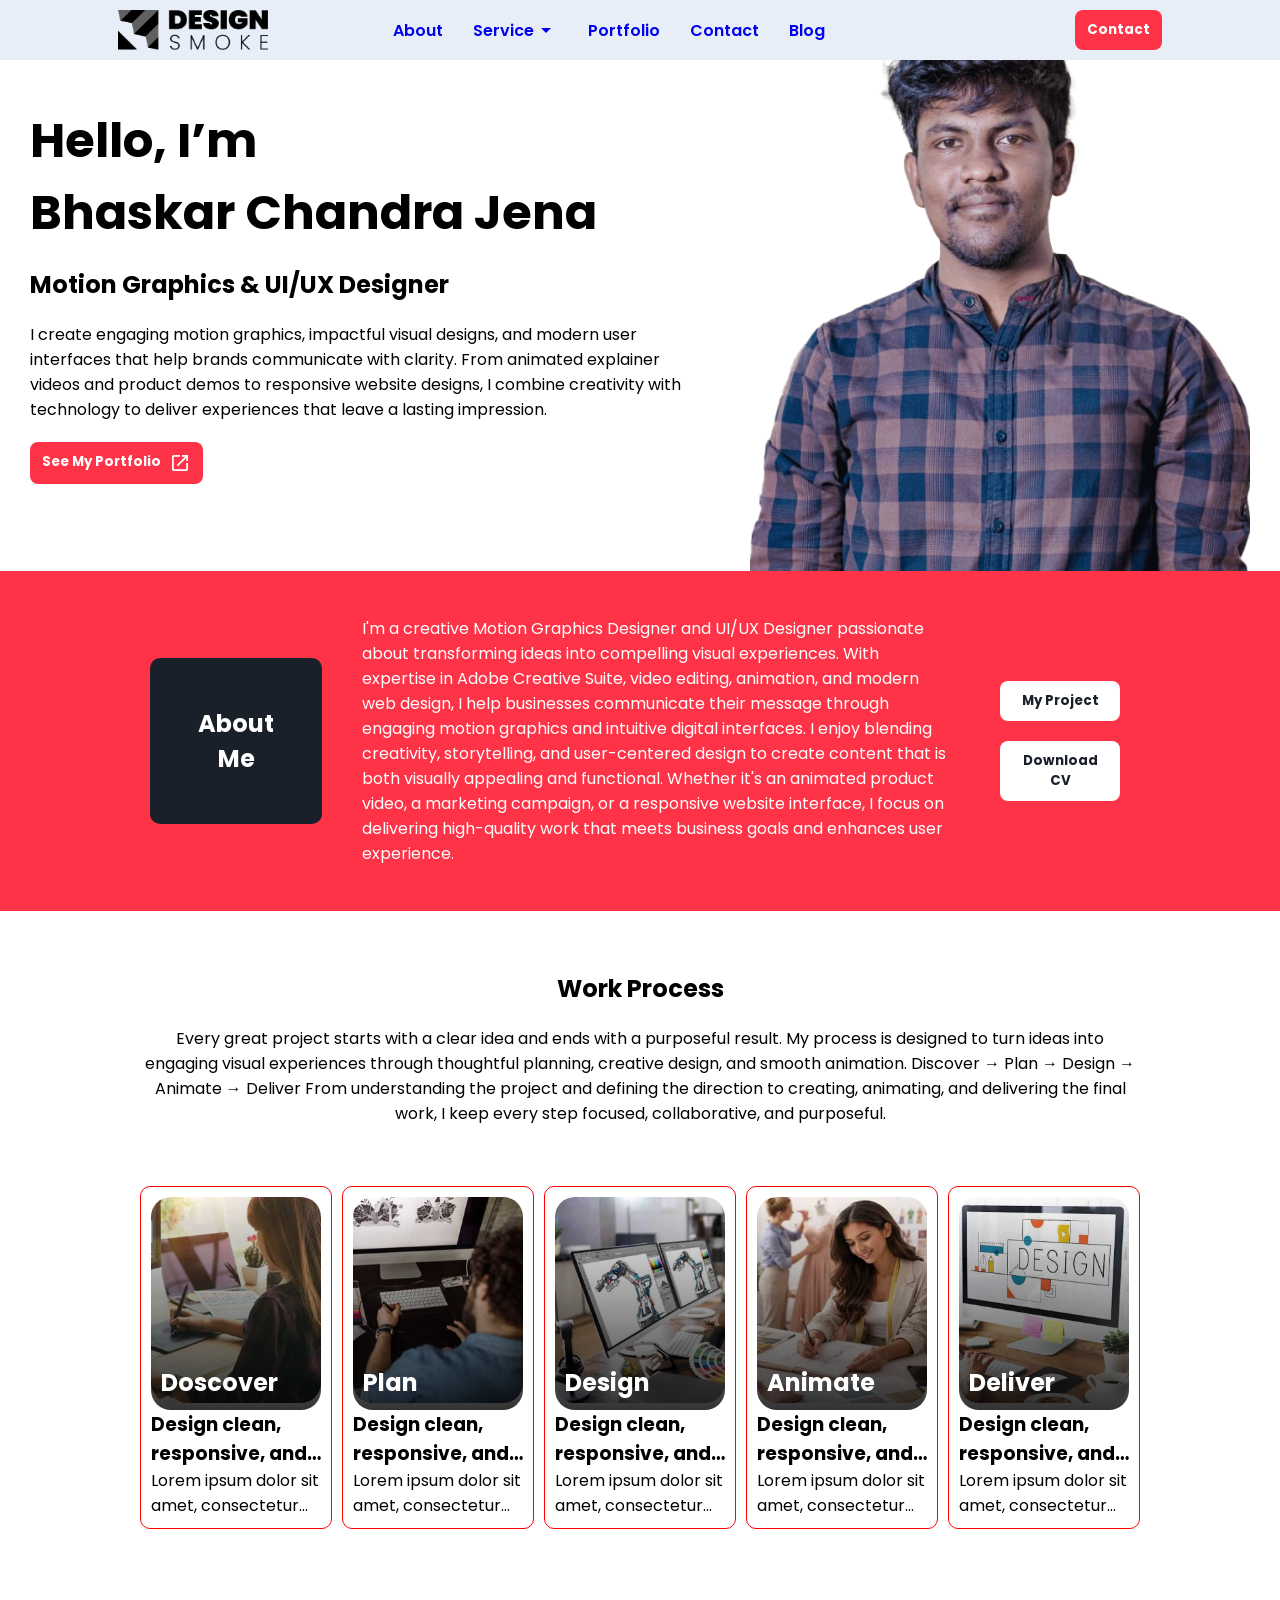
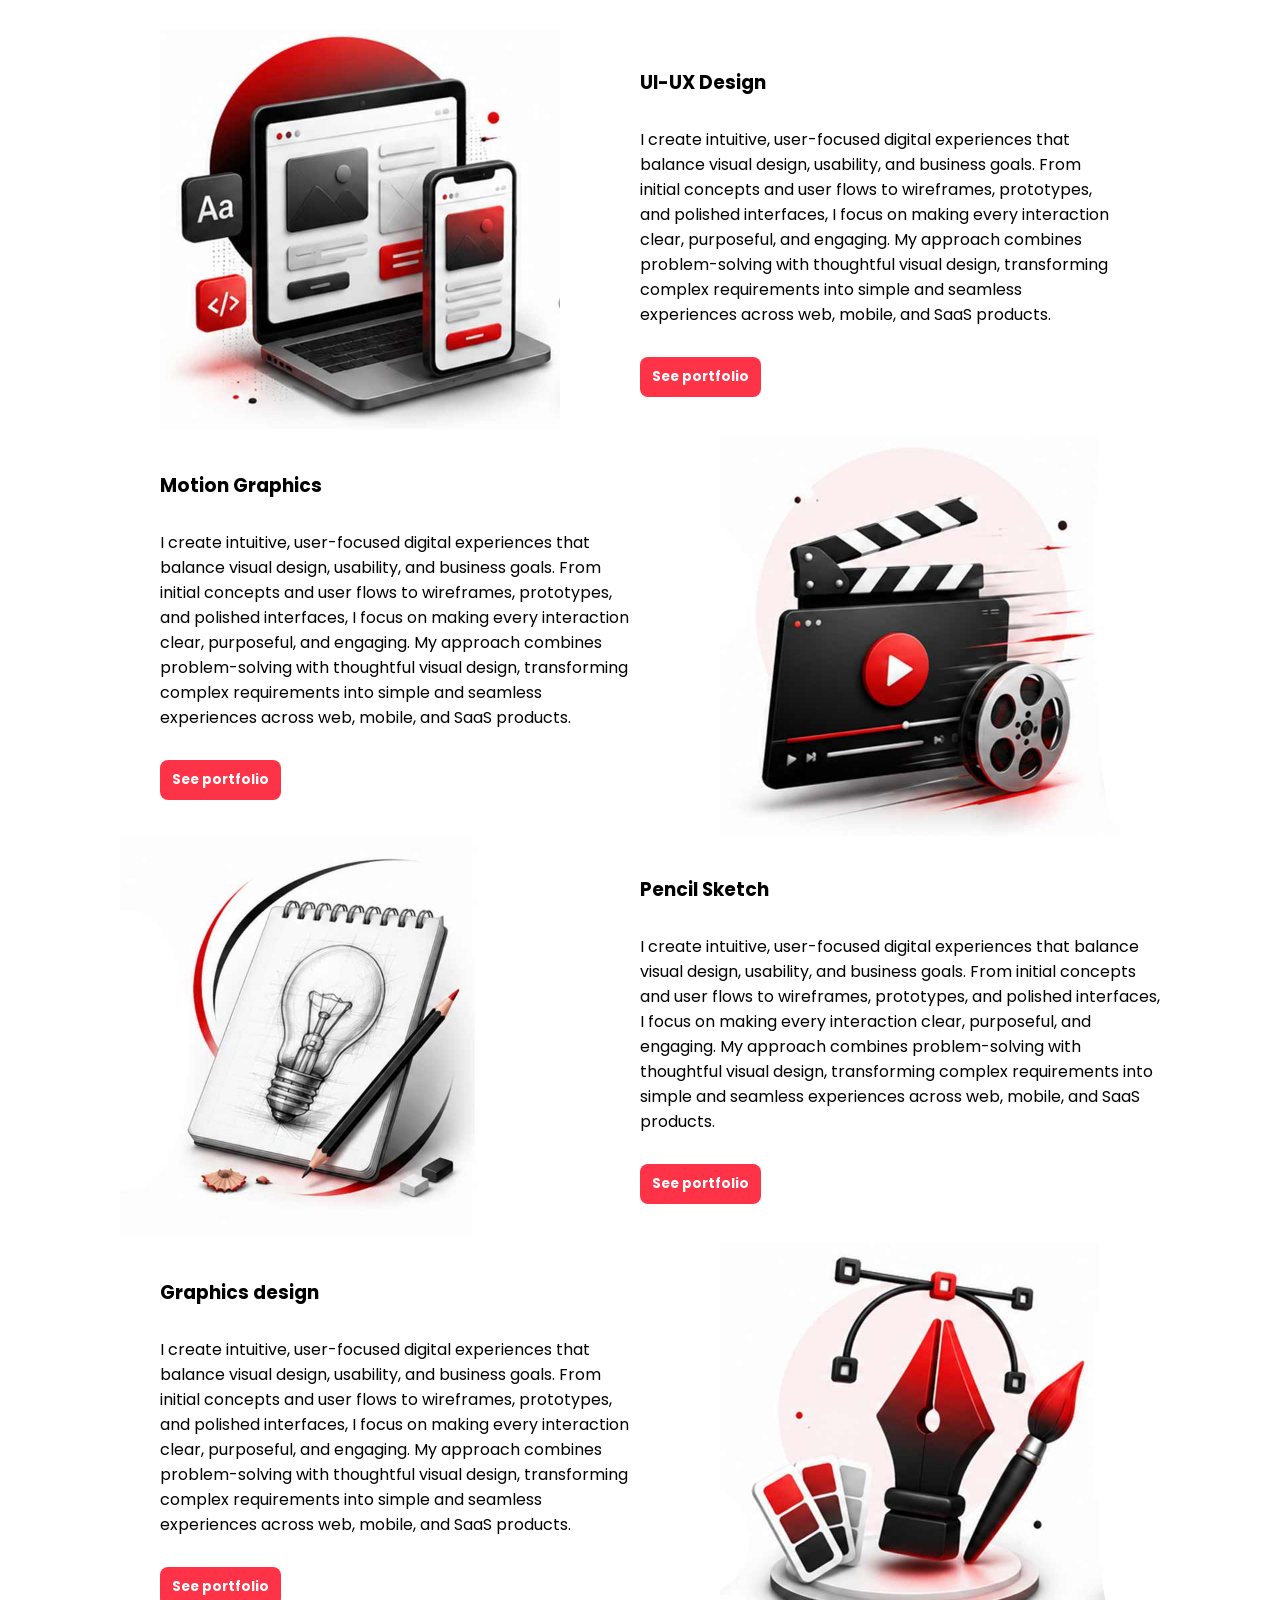
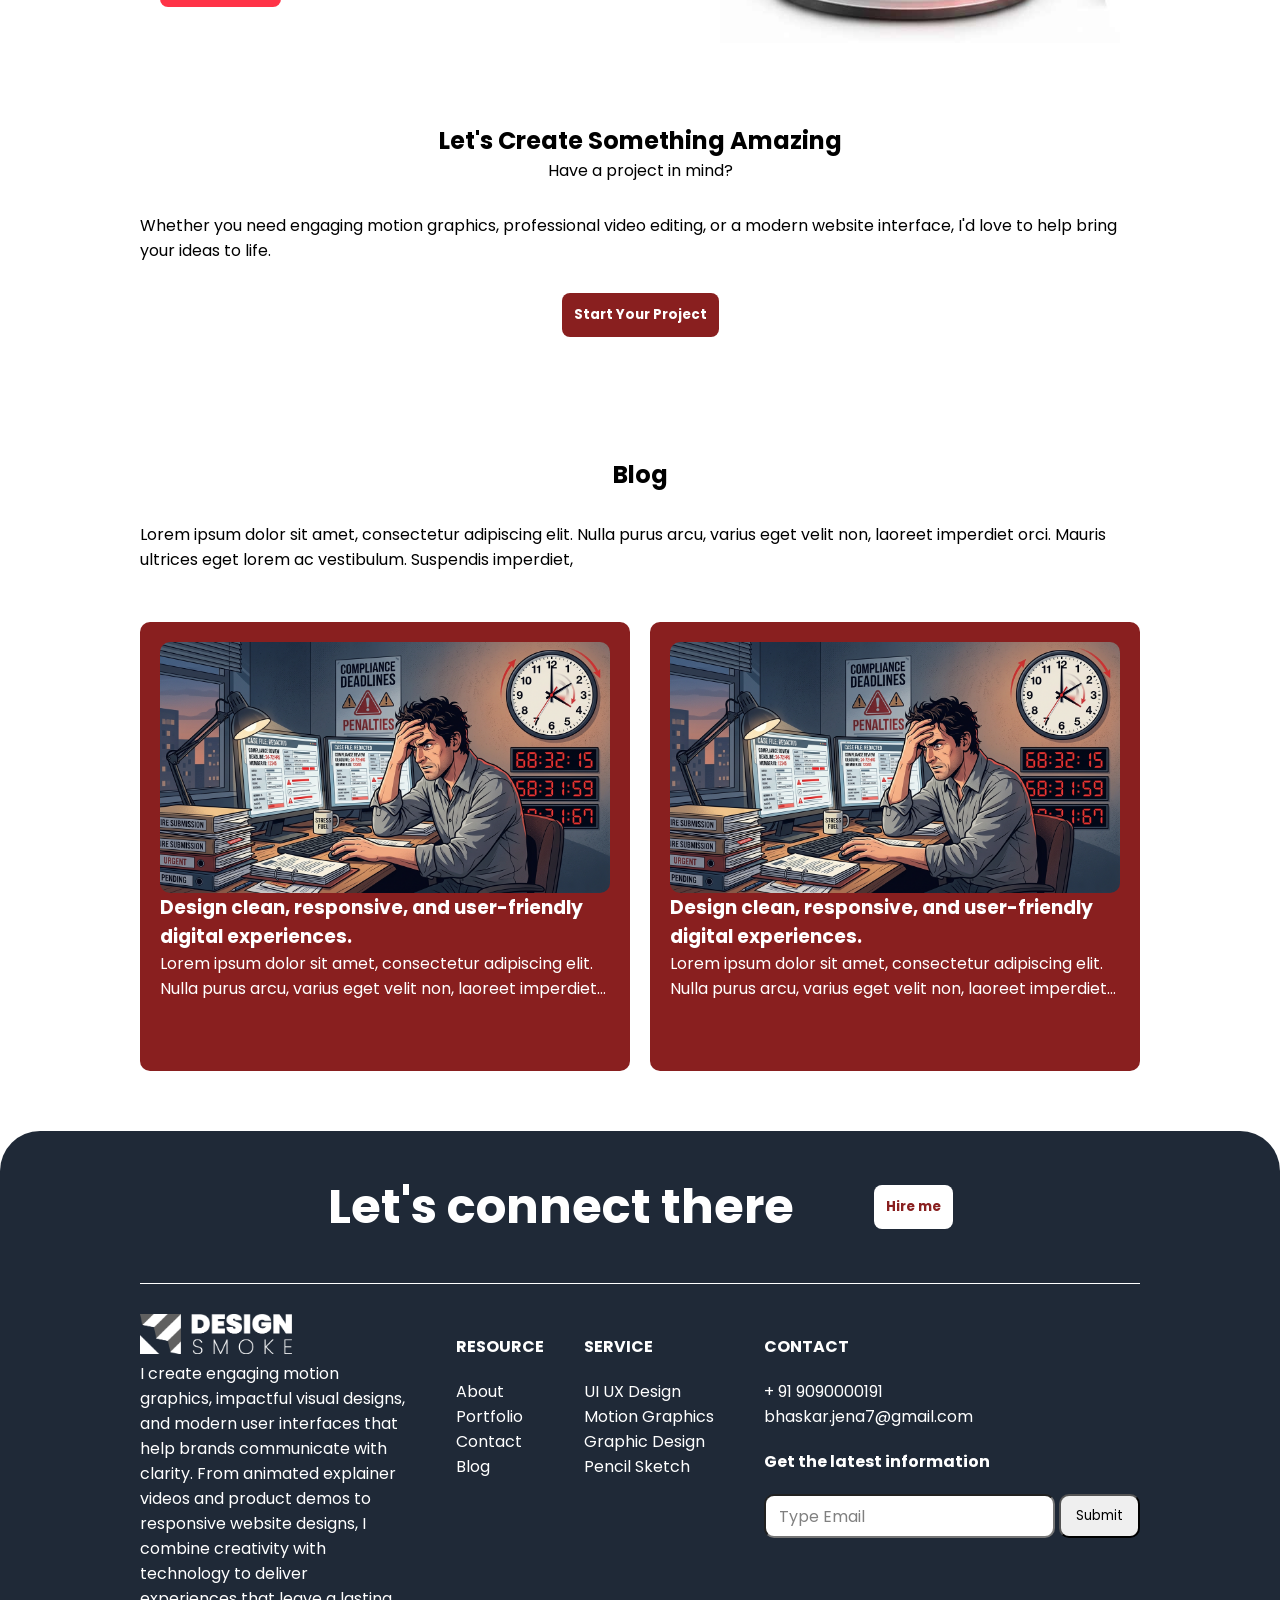
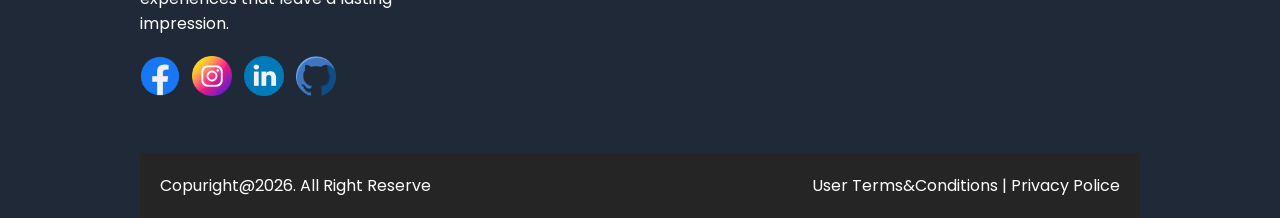
==== index.html @ 96444cef "Resolve conflicts and update portfolio" ====
<!DOCTYPE html>
<html lang="en">

<head>
    <!-- Basic Meta -->
    <meta charset="UTF-8">
    <meta name="viewport" content="width=device-width, initial-scale=1.0">

    <!-- Website Title -->
    <title>Bhaskar Jena | Motion Graphics Designer</title>

    <!-- SEO -->
    <meta name="description" content="Professional Motion Graphics Designer Portfolio">
    <meta name="keywords" content="Motion Graphics, Video Editing, After Effects, Portfolio">
    <meta name="author" content="Bhaskar Jena">

    <!-- Favicon -->
    <link rel="icon" href="Favicon.png">

    <!-- Google Fonts -->
    <link rel="preconnect" href="https://fonts.googleapis.com">
    <link rel="preconnect" href="https://fonts.gstatic.com" crossorigin>
    <link href="https://fonts.googleapis.com/css2?family=Poppins:ital,wght@0,100;0,200;0,300;0,400;0,500;0,600;0,700;0,800;0,900;1,100;1,200;1,300;1,400;1,500;1,600;1,700;1,800;1,900&display=swap" rel="stylesheet">
    

    <!-- Icons -->
    <link rel="stylesheet" href="https://fonts.googleapis.com/css2?family=Material+Symbols+Outlined:opsz,wght,FILL,GRAD@24,400,0,0&icon_names=arrow_drop_down" />
    <link rel="stylesheet"href="https://fonts.googleapis.com/css2?family=Material+Symbols+Outlined" />
    <!-- CSS -->
    <link rel="stylesheet" href="assets/css/style.css">
    <link rel="stylesheet" href="assets/css/responsive.css">
</head>

<body>

    <!-- Header -->
    <header>
        <!-- Logo -->
        <!-- Navigation -->
        <!-- CTA Button -->
         <nav>
            <div class="logo">
                <a href="index.html">

                <img src="assets/image/new1.png" alt="logo">
                </a>    
            </div>
            <div class="menu">
                <ul class="menu_name">
                    <li><a href="index.html">About</a></li>
                    <li class="hovermenu">
                        <a href="#">
                            Service
                            <span class="material-symbols-outlined">arrow_drop_down</span>
                        </a>
                        
                        <div class="dropdown">
                            <div class="showmenu">
                                <div class="left">
                                    <a href="UI-Design.html">
                                        
                                        <img src="assets/image/icon-ui-ux.png" alt="uiicon">
                                        UI UX Design
                                        
                                    </a>
                                    <a href="Motion.html">
                                        <img src="assets/image/icon-motion.png" alt="motionicon">
                                        Motion Graphics
                                    </a>
                                </div>
                                <div class="right">
                                    <a href="graphics.html">
                                        <img src="assets/image/icon-graphics.png" alt="graphicsicon">
                                        Graphics Design
                                    </a> 
                                    <a href="Pencilsketch.html ">
                                        <img src="assets/image/icon-pencil.png" alt="pencilicon">
                                        Pencil Sketch
                                    </a>
                                </div>
                            </div>
                        </div>
                    </li>
                    <li><a href="Portfolio.html">Portfolio</a></li>
                    <li><a href="Contact.html">Contact</a></li>
                    <li><a href="Blog.html">Blog</a></li>
                </ul>
                
            </div>
            <a href="contact.html"></a><button>Contact</button>
             <div class="hamburger"></a>
             ☰
             </div>
         </nav>
    </header>

    <!-- Hero Section -->
    <section class="hero">
        <div class="text">
            <h1>Hello, I’m <br> Bhaskar Chandra Jena</h1>
            <h2>Motion Graphics & UI/UX Designer</h2>
            <p>I create engaging motion graphics, impactful visual designs, and modern user interfaces that help brands communicate with clarity. From animated explainer videos and product demos to responsive website designs, I combine creativity with technology to deliver experiences that leave a lasting impression.</p>
            <a href="portfolio.html">
                <button class="herobtn">
                    See My Portfolio
                    <span class="material-symbols-outlined">
                    open_in_new
                    </span>
                </button>
            </a> 
        </div>
        
        <div class="pasport">
            <img src="assets/image/bhaskar-pasport-photo.png" alt="pasportsizephoto">
        </div>
        
    </section>

    <!-- About -->
    <section class="about">
        
        <h2>About Me</h2>
        <p>I'm a creative Motion Graphics Designer and UI/UX Designer passionate about transforming ideas into compelling visual experiences.
With expertise in Adobe Creative Suite, video editing, animation, and modern web design, I help businesses communicate their message through engaging motion graphics and intuitive digital interfaces. I enjoy blending creativity, storytelling, and user-centered design to create content that is both visually appealing and functional.
Whether it's an animated product video, a marketing campaign, or a responsive website interface, I focus on delivering high-quality work that meets business goals and enhances user experience.</p>
         <div class="aboutbutton">  
            <button class="aboutbtn">My Project</button> 
            <button class="aboutbtn">Download CV</button>
         </div>  
             

    </section>

    <!-- Services 
    <section class="work-process">
        <h2>Work Process</h2>
        <p>Every great project starts with a clear idea and ends with a purposeful result. My process is designed to turn ideas into engaging visual experiences through thoughtful planning, creative design, and smooth animation.

Discover → Plan → Design → Animate → Deliver

From understanding the project and defining the direction to creating, animating, and delivering the final work, I keep every step focused, collaborative, and purposeful.</p>
        <div class="work-box">
            <div class="box">
                <div class="boxheading">
                    <div class="boxheadingleftside">
                        <img src="assets/image/github.png" alt="discovericon">
                        <h3>Discover</h3>
                    </div>   
                    <div class="boxheadingrightside">
                        <p>1</p>
                    </div> 
                </div>
                <p>Understanding your goals, audience, and project requirements.</p>
            </div>
            <div class="process">
                <span class="material-symbols-outlined">arrow_right</span>
            </div>
            <div class="box">
                <div class="boxheading">
                    <div class="boxheadingleftside">
                        <img src="assets/image/github.png" alt="discovericon">
                        <h3>Plan</h3>
                    </div>   
                    <div class="boxheadingrightside">
                        <p>2</p>
                    </div> 
                </div>
                <p>Creating concepts, storyboards, and design strategies.</p>
            </div>
            <div class="process">
                <span class="material-symbols-outlined">arrow_right</span>
            </div>
            <div class="box">
               <div class="boxheading">
                    <div class="boxheadingleftside">
                        <img src="assets/image/github.png" alt="discovericon">
                        <h3>Design</h3>
                    </div>   
                    <div class="boxheadingrightside">
                        <p>3</p>
                    </div> 
                </div>
                <p>Building visually engaging graphics and user interfaces.</p>
            </div>
            <div class="process">
                <span class="material-symbols-outlined">arrow_right</span>
            </div>
            <div class="box">
                <div class="boxheading">
                    <div class="boxheadingleftside">
                        <img src="assets/image/github.png" alt="discovericon">
                        <h3>Animate</h3>
                    </div>   
                    <div class="boxheadingrightside">
                        <p>4</p>
                    </div> 
                </div>
                <p>Producing motion graphics and responsive front-end layouts.</p>
            </div>
            <div class="process">
                <span class="material-symbols-outlined">arrow_right</span>
            </div>
            <div class="box">
                <div class="boxheading">
                    <div class="boxheadingleftside">
                        <img src="assets/image/github.png" alt="discovericon">
                        <h3>Deliver</h3>
                    </div>   
                    <div class="boxheadingrightside">
                        <p>5</p>
                    </div> 
                </div>
                <p>Providing polished, high-quality assets ready for launch.</p>
            </div>
        </div>
    </section>
-->
<section class="process-work">
    <h2>Work Process</h2>
    <p>Every great project starts with a clear idea and ends with a purposeful result. My process is designed to turn ideas into engaging visual experiences through thoughtful planning, creative design, and smooth animation.

Discover → Plan → Design → Animate → Deliver

From understanding the project and defining the direction to creating, animating, and delivering the final work, I keep every step focused, collaborative, and purposeful.</p>
 
<div class="try">
        <div class="original-blog">
            <div class="original-blog-box">
                
                    <div class="blog-box-heading">
                        <img src="assets/image/pro-1.jpg" alt="blog-image">
                        <h3>Doscover</h3>
                        <div class="gradient-bottom-top"></div>
                    </div>
                <h3>Design clean, responsive, and user-friendly digital experiences.</h3>
                <p>Lorem ipsum dolor sit amet, consectetur adipiscing elit. Nulla purus arcu, varius eget velit non, laoreet imperdiet orci.</p>
                
                
            </div>
        </div>
          <div class="original-blog">
            <div class="original-blog-box">
                <div class="blog-box-heading">
                        <img src="assets/image/pro-2.jpg" alt="blog-image">
                        <h3>Plan</h3>
                        <div class="gradient-bottom-top"></div>
                    </div>
                <h3>Design clean, responsive, and user-friendly digital experiences.</h3>
                <p>Lorem ipsum dolor sit amet, consectetur adipiscing elit. Nulla purus arcu, varius eget velit non, laoreet imperdiet orci.</p>
                
            </div>
        </div>
           <div class="original-blog">
            <div class="original-blog-box">
                <div class="blog-box-heading">
                        <img src="assets/image/pro-3.jpg" alt="blog-image">
                        <h3>Design</h3>
                        <div class="gradient-bottom-top"></div>
                    </div>
                <h3>Design clean, responsive, and user-friendly digital experiences.</h3>
                <p>Lorem ipsum dolor sit amet, consectetur adipiscing elit. Nulla purus arcu, varius eget velit non, laoreet imperdiet orci.</p>
                
            </div>
        </div>
          <div class="original-blog">
            <div class="original-blog-box">
                <div class="blog-box-heading">
                        <img src="assets/image/pro-4.jpg" alt="blog-image">
                        <h3>Animate</h3>
                        <div class="gradient-bottom-top"></div>
                    </div>
                <h3>Design clean, responsive, and user-friendly digital experiences.</h3>
                <p>Lorem ipsum dolor sit amet, consectetur adipiscing elit. Nulla purus arcu, varius eget velit non, laoreet imperdiet orci.</p>
                
            </div>
        </div>
          <div class="original-blog">
            <div class="original-blog-box">
                <div class="blog-box-heading">
                        <img src="assets/image/pro-5.jpg" alt="blog-image">
                        <h3>Deliver</h3>
                        <div class="gradient-bottom-top"></div>
                    </div>
                <h3>Design clean, responsive, and user-friendly digital experiences.</h3>
                <p>Lorem ipsum dolor sit amet, consectetur adipiscing elit. Nulla purus arcu, varius eget velit non, laoreet imperdiet orci.</p>
                
            </div>
        </div>

    </div>
   
</section>

<section class="UI-UX_Design">
    <div class="UI-Image-section">
        <img src="assets/image/UI-UX.jpg" alt="UI-UX">
    </div>
    <div class="UI-Text-section">
        <h3>UI-UX Design</h3>
        <p>I create intuitive, user-focused digital experiences that balance visual design, usability, and business goals. From initial concepts and user flows to wireframes, prototypes, and polished interfaces, I focus on making every interaction clear, purposeful, and engaging. My approach combines problem-solving with thoughtful visual design, transforming complex requirements into simple and seamless experiences across web, mobile, and SaaS products.</p>
        <button>See portfolio</button>
    </div>
</section>


<section class="Motion-graphics">
     <div class="motion-Text-section">
        <h3>Motion Graphics</h3>
        <p>I create intuitive, user-focused digital experiences that balance visual design, usability, and business goals. From initial concepts and user flows to wireframes, prototypes, and polished interfaces, I focus on making every interaction clear, purposeful, and engaging. My approach combines problem-solving with thoughtful visual design, transforming complex requirements into simple and seamless experiences across web, mobile, and SaaS products.</p>
        <button>See portfolio</button>
    </div>
    <div class="motion-Image-section">
        <img src="assets/image/motion-design.jpg" alt="UI-UX">
    </div>
    
</section>

<section class="pencil_Design">
    <div class="pencil-Image-section">
        <img src="assets/image/pencilsketch.jpg" alt="UI-UX">
    </div>
    <div class="pencil-Text-section">
        <h3>Pencil Sketch</h3>
        <p>I create intuitive, user-focused digital experiences that balance visual design, usability, and business goals. From initial concepts and user flows to wireframes, prototypes, and polished interfaces, I focus on making every interaction clear, purposeful, and engaging. My approach combines problem-solving with thoughtful visual design, transforming complex requirements into simple and seamless experiences across web, mobile, and SaaS products.</p>
        <button>See portfolio</button>
    </div>
</section>

<section class="graphics-design">
     <div class="motion-Text-section">
        <h3>Graphics design</h3>
        <p>I create intuitive, user-focused digital experiences that balance visual design, usability, and business goals. From initial concepts and user flows to wireframes, prototypes, and polished interfaces, I focus on making every interaction clear, purposeful, and engaging. My approach combines problem-solving with thoughtful visual design, transforming complex requirements into simple and seamless experiences across web, mobile, and SaaS products.</p>
        <button>See portfolio</button>
    </div>
    <div class="motion-Image-section">
        <img src="assets/image/graphics.jpg" alt="UI-UX">
    </div>
    
</section>


    <!-- Skills -->
    <section class="create-something">
        <div class="skill">
            <h2>Let's Create Something Amazing</h2>
            <p>Have a project in mind?</p>
        </div>    
        <p>Whether you need engaging motion graphics, professional video editing, 
or a modern website interface, I'd love to help bring your ideas to life.</p>
        <div class="project">
            <button>Start Your Project</button>
            </div>
    </section>

    <!-- Portfolio  -->
    <section class="blog">
        <h2>Blog</h2>
        <p>Lorem ipsum dolor sit amet, consectetur adipiscing elit. Nulla purus arcu, varius eget velit non, laoreet imperdiet orci. Mauris ultrices eget lorem ac vestibulum. Suspendis imperdiet, </p>
        <div class="blogitem">
              <div class="blog-box">
                <img src="assets/image/blog-image-1.png" alt="blogimage">
                <div class="date_time>">
                    <data></data>
                    <time></time>
                </div>
                <h3>Design clean, responsive, and user-friendly digital experiences.</h3>
                <p>Lorem ipsum dolor sit amet, consectetur adipiscing elit. Nulla purus arcu, varius eget velit non, laoreet imperdiet orci. </p>
                <a href="#"><button class="blog-button">Read Now</button></a>
            </div>
              <div class="blog-box">
                <img src="assets/image/blog-image-1.png" alt="blogimage">
                <div class="date_time>">
                    <data></data>
                    <time></time>
                </div>
                <h3>Design clean, responsive, and user-friendly digital experiences.</h3>
                <p>Lorem ipsum dolor sit amet, consectetur adipiscing elit. Nulla purus arcu, varius eget velit non, laoreet imperdiet orci. </p>
                <a href="#"><button class="blog-button">Read Now</button></a>
            </div>
            
        </div>
    </section>

    
   

    <!-- FAQ 
    <section class="faq">

    </section>
-->
 

    <!-- Footer -->
    <footer>
            <div class="ftr_1">
                <h2>Let's connect there</h2>
                <div class="ftr_btn">
                    <a href="contact.html">
                    <button type="button">Hire me</button>
                    </a>
                </div>
            </div>
            <div class="ftr_2">
                <div class="clm1">
                    <img src="assets/image/new.png" alt="logo">
                    <p>I create engaging motion graphics, impactful visual designs, and modern user interfaces that help brands communicate with clarity. From animated explainer videos and product demos to responsive website designs, I combine creativity with technology to deliver experiences that leave a lasting impression.</p>
                    <div class="social_icon">
                        <div class="fb"><a href="#">
                            <img src="assets/image/communication.png" alt="fb"></a>
                        </div>
                        <div class="fb"><a href="#">
                            <img src="assets/image/instagram.png" alt="ig"></a>
                        </div>
                         <div class="fb"><a href="#">
                            <img src="assets/image/linkedin.png" alt="ld"></a>
                        </div>
                        <div class="fb"><a href="#">
                            <img src="assets/image/github.png" alt="hg"></a>
                        </div>
                    </div>
                </div>
                <div class="clm2">
                <div class="res">
                    <h4>RESOURCE</h4>
                    <ul>
                        <li><a href="index.html">About</a></li>
                        
                        <li><a href="portfolio.html">Portfolio</a></li>
                        <li><a href="contact.html">Contact</a></li>
                        <li><a href="blog.html">Blog</a></li>
                    </ul>
                </div>
                 <div class="ser">
                    <h4>SERVICE</h4>
                    <ul>
                        
                        <li><a href="UI-Design.html">UI UX Design</a></li>
                        <li><a href="Motion.html">Motion Graphics</a></li>
                        <li><a href="graphics.html">Graphic Design</a></li>
                        <li><a href="Pencilsketch.html">Pencil Sketch</a></li>
                    </ul>
                </div>
                </div>
                <div class="clm3">
                    <h4>CONTACT</h4>
                    <p>+ 91 9090000191</p>
                    <p>bhaskar.jena7@gmail.com</p>
                    <h4>Get the latest information</h4>
                    <form>
                    <div class="input-box">
                        <input type="email" id="email" name="email" required>
                        <label for="email">Type Email</label>
                        <input type="submit">
                    </div>
                    </form>
                </div>
            </div>
            <div class="ftr_3">
                <p>Copuright@2026. All Right Reserve</p>
                <p>User Terms&Conditions | Privacy Police</p>
            </div>
    </footer>

    <!-- JavaScript -->
    <script src="assets/js/script.js"></script>

</body>


</html>
---- assets/css/style.css ----
:root {
    --background: #080a0d;
    --section-bg: #11151b;
    --card-bg: #1a2029;

    --primary: #ff3347;
    --primary-hover: #ff5a68;

    --heading: #f5f7fa;
    --text: #9ca6b5;
    --border: #2a323e;
}

*{
    margin: 0px;
    padding: 0px;
    box-sizing: border-box;
    font-family: "Poppins", sans-serif;
}
/*navbar start*/
nav{
    
    background-color: #e7eef8;
    display: flex;
    justify-content: space-around;
    align-items: center;
    padding: 10px 55px;
    


    position: fixed; /* Fixes the element relative to the viewport */
    top: 0;          /* Sticks it to the very top */
    left: 0;         /* Aligns it to the left edge */
    width: 100%;     /* Forces it to span the entire screen width */
    height: 60px;    /* Explicit height to coordinate with body padding */
    
    z-index: 1000;   /* Ensures the navbar stays on top of other content */


}
.logo img{
    width: 150px;
    height: fit-content;
    display: block;
}
.menu_name{
    display: flex;
    justify-content: space-around;
    align-items: center;
    gap: 30px;
    list-style: none;
}
.menu_name a{
    text-decoration: none;
    display: flex;
    align-items: center;
    padding: 0px 0px;
    font-weight: 600;
}

.menu_name li a:hover{
    color: #891F1F;
}
.dropdown{
    display: none;
    position: absolute;
    background-color: white;
    border-radius: 10px;
    padding: 20px;
    box-shadow: 0 4px 20px rgba(0, 0, 0, 0.08);
    z-index: 1;
    width: 500px;

    top: 100%;
    left: 0px;
}
.hovermenu{
    position: relative;
}
.hovermenu:hover .dropdown{
    display: block;
    z-index: 4;
}
.showmenu{
    display: flex;
   
}
.showmenu a{
    margin: 5px;
    padding: 5px 5px;
    font-weight: 600;
}
.showmenu img{
    width: 40px;
    height: fit-content;
    margin: 10px;
    display: block;
}
.showmenu a:hover{
   
    border-radius: 10px;
    background-color: #ebe7e7;
    
}
button{
    padding: 10px 12px;
    border: none;
    border-radius: 8px;
    background-color: var(--primary);
    color: var(--font-color);
    font-weight: bold;
}
.hamburger{
    display: none;
}
button:hover{
    cursor: pointer;
}
/*navbar end*/


/*hero start*/

.hero{
    display: flex;
    justify-content: center;
   
    align-items: center;
    gap:40px;
    width: 100%;
    min-height: calc(100vh-100px);

    
}
.hero h1{
    font-size: 3rem;
    padding: 18px 0px;
}
.hero h4{
    font-size: clamp(3rem 4vw+1rem 5rem);
}
.hero p{
    padding: 20px 0px;
}
.hero img{
    width: 100%;
    max-width: 500px;
    height: auto;
    display: block;
}
.text{
    
    max-width: 680px;


    
}
.text a{
    text-decoration: none;
}
.herobtn{
   
    display: flex;
    gap: 8px;

    
}
/*hero end*/

/*about start*/
.about{
    padding: 45px 150px;
    background-color: var(--primary);
    color: var(--font-color);
    display: flex ;
    gap: 40px;
    align-items: center;
}
.aboutbtn{
    background-color: var(--font-color);
    color: var(--card-bg);
    width: 120px;
    margin:10px;
    transition: background-color 0.5s ease;
}
.about h2{
    background-color: var(--card-bg);
    border-radius: 10px;
    padding: 48px;
    text-align: center;
}
.aboutbtn:hover{
    background-color: var(--card-bg);
    color: var(--font-color);
}

/*about end*/


/*workprocess start*/

.work-box img{
    width: 40px;
    height: fit-content;
    background-color: white;
    border-radius: 50px;
    border: 3px solid white;
}
.work-box{
    display: flex;
    justify-content: space-between;
    align-items: stretch;
    
    
}
.work-process{
    padding: 40px 150px;
    display: flex;
    align-items: center;
    flex-direction: column;
    gap: 30px;
}
.work-process p{
    text-align: justify;

}
.box{
    background-color: var(--secondary-color);
    color: #e2e3e4;
    border-radius: 10px 10px;
    padding: 10px 20px;
    flex: 1 1 0;
    
}
.boxheading{
    display: flex;
    justify-content: space-around;
    align-items: center;
    gap: 10px;
    border-bottom: 1px solid rgb(190, 71, 71);
    padding: 8px 0px;
}
.boxheadingrightside p{
    font-size: 50px;
    font-weight: bold;
    opacity: 0.3;
    
    
}
.boxheadingrightside{
    flex:1 1 0;
    background-color: var(--secondary-color);
    display: flex;
    justify-content: center;
    border-radius: 10px;
    
}
.box p{
    text-align: left;
    padding: 8px 0px;
}
.box img{
    

}
.process{
    display: flex;
    align-items: center;
}
.process span{
    transform: all 0.5s ease;
}

/*workprocess end*/



/*create something start*/
.create-something{
    
    padding: 40px 140px; 
    display: flex;
    align-items: center;
    flex-direction: column;
    gap: 30px;
    margin: 40px 0px;
}
.skill{
    display: flex;
    flex-direction: column;
    align-items: center;
    
}
.create-something button{
    padding: 12px;
    border: none;
    border-radius: 8px;
    background-color: #891F1F;
    color: white;
    font-weight: bold;
}


/*create something end*/



/*blog start*/

.blog{
    display: flex;
    flex-direction: column;
    align-items: center;
    justify-content: center;
    padding: 40px 140px; 
    gap : 30px;
}

.blogitem{
    display: flex;
    justify-content: center;
    align-items: center;
    gap: 20px;
    padding: 20px 0px;
    
}
.blog-box{
    background-color: var(--primary-color);
    color: white;
    padding: 20px;
    border-radius: 10px;
    width: 100%;
    max-width: 500px;
    overflow: hidden;
  

}
.blog-button{
    margin-top: 10px;
    opacity: 0;
    background-color: white;
    color: #891F1F;
    transform: translateX(-140px);
    transition: opacity 0.3s ease, transform 0.3s ease;



    display: flex;
    justify-content: center;
    align-items: center;

   

    
}
.blog-box:hover .blog-button {
    opacity: 1;
    transform: translateX(0);

}


.blog-box img{
    width: 100%;
    max-width: 500px;
    height: auto;
    display: block;
    border-radius: 10px;
    transition: all 0.5 ease;
}
.blog-box h5{
    
    display: -webkit-box;
    -webkit-line-clamp: 2; /* Show only 2 lines */
    -webkit-box-orient: vertical;
    overflow: hidden;
    text-overflow: ellipsis;
}
.blog-box p{
    text-align: left;
    display: -webkit-box;
    -webkit-line-clamp: 2; /* Show only 2 lines */
    -webkit-box-orient: vertical;
    overflow: hidden;
    text-overflow: ellipsis;
}
/*blog end*/



/*footer start*/
footer{
    background-color: #1F2937 ;
    border-top-left-radius: 40px;
    border-top-right-radius: 40px;
    color: white;
    padding: 0px 140px;   
}
.ftr_1 h2{
    text-align: center;
    font-size: clamp(2rem, 4vw + 1rem, 3rem);
}
footer li a:hover{
    text-decoration: underline;
}



.clm1 img{
    width: 152px;
    height: fit-content;
    
}
.clm1{
    flex: 10;
    
}
.clm2{
    display: flex;
    gap: 40px;
}

.ftr_2{
    display: flex;
    justify-content: space-between;
    align-items: flex-start;
    gap: 50px;
    padding: 30px 0px;
}
.ftr_2 h4{
    margin: 20px 0px 20px 0px;
}
.ftr_1{
    display: flex;
    justify-content: center;
    align-items: center;
    padding: 40px 0px;
    border-bottom: 1px solid white;
    gap:80px;
    
}
.ftr_3{
    display: flex;
    justify-content: space-between;
    padding: 20px;
}
.social_icon{
    display: flex;
    gap: 12px;
    padding: 20px 0px;
}


.social_icon .fb img{
    width: 40px;
    height: fit-content;
    
    
}
.ftr_btn button{
    padding: 12px;
    border: none;
    border-radius: 8px;
    background-color: #ffffff;
    color: #891F1F;
    font-weight: bold;
}
.clm2 li a{
    text-decoration: none;
    color: #ffffff;
    
}


.clm2 ul{
    padding: 0;
    margin: 0;
    list-style: none;
}

.ftr_3{
    background-color: rgb(37, 37, 37);
}
.input-box input{
    padding: 10px 15px;
    border-radius: 10px;
   
}
.input-box label{
    left: 15px;
    top: 10px;
    position: absolute;
    color: grey;
    transition: 0.3s;
    pointer-events: none;
   
   

}
.input-box{
    position: relative;
    
}
.input-box input:focus +label{
    top: -10px;
    background-color: white;
    color: #1F2937;
    font-size: 12px;
    padding: 0px 5px;
    border-radius: 5px;
    
}
/*footer end*/





/*start portfolio*/
/*start portfolio hero section*/
.portfolio-hero-image{
    position: absolute;

}
.portfolio-hero{
    position: relative;
    width: 100%;
    height: calc(100vh - 100px);
    overflow: hidden;

    
}
.portfolio-hero-text{
    position: absolute;
    z-index: 1;
    color: white;


    left: 140px;
    top: 40px;
}
.portfolio-hero-text h1{
    font-size: 5rem;
}

.picture-icon{
    display: flex;
    gap: 20px;
    align-items: center;

    padding: 60px 0px;
}
.picture{
    height: 150px;
    width: 150px;
    position: relative;
    overflow: hidden;
    border-radius: 50px;
    background-color: white;
    border: 4px solid saddlebrown;
}
.picture img{
    height: fit-content;
    width: 150px;
    position: absolute;
    top: 50%;
    left: 50%;
    transform: translate(-50%, -50%);
}
/*end portfolio hero section*/

/*start navigation bar*/
.navigation-bar{
    width: 100%;
    height: 100px;
    background-color: #1F2937;
    margin-bottom: 30px;
    display: flex;
    justify-content: center;
    align-items: center;
    gap: 30px;
}
.show-case{
    padding: 0px 150px;
    display: flex;
    flex-wrap: wrap;
    margin: 20px 0px;
    gap: 50px;
    justify-content: center;
}


/*end navigation bar*/

/*end portfolio*/


/*Contact us page start*/
:root{
    --primary-color:#891F1F;
    --secondary-color:#1F2937;
    --font-color:#ffffff;
}
.contact{
    padding: 60px 140px;
}
.contact-me{
    display: flex;
    justify-content: center;
    align-items: center;
    gap: 40px;
    
}
.contact-form{
    background-color: var(--secondary-color);
    color: var(--font-color);
    padding: 20px 40px;
   


    flex: 1;



    display: flex;
    flex-direction: column;
    align-items: center;
    justify-content: center;
    gap: 30px;
    
}
.contact-form form{
    width: 100%;
}
.contact-form input,
.contact-form textarea{

    width: 100%;
    max-width: 700px;
    padding: 10px;
    border-radius: 10px;
    margin: 5px 0px;

}

.contact-details{
    display: grid;
    grid-template-columns: repeat(2, 1fr);
    gap: 30px;
    

}
.dtls-left, .dtls-right{
    display: flex;
    justify-content: space-between;
    align-items: start;
    flex-direction: column;
    gap: 30px;
    
}

.co-box{
    padding: 52px;
    background-color: var(--secondary-color);
    color: var(--font-color);
   
    display: flex;
    flex-direction: column;
    justify-content: space-between;
    align-items: center;
    gap: 30px;
    

    

}
.herobtn .material-symbols-outlined{
    font-size: 22px;
}
.contact-details .material-symbols-outlined{
    font-size: 42px;
}
.contact-submitbtn{
    display: flex;
    justify-content: center;
    margin-top: 10px;
   
}
.action{
    display: flex;
    justify-content: center;
    align-items: center;
    flex-direction: column;
    padding: 60px 140px;
    gap: 40px;
}
.hed{
    display: flex;
    flex-direction: column;
    align-items: center;
}
/*Contact us page end*/

/*Start pencil sketch page*/
.pencil-hero{
    position: relative;
    width: 100%;
    min-height: 100vh;
    overflow: hidden;
    padding:0px 150px;

    display: flex;
    justify-content: start;
    align-items: center;
    
}
.pencil-hero video{
    position: absolute;
    top: 0;
    left: 0;
    width: 100%;
    height: 100%;
    object-fit: cover;
}
.pencil-hero-text{
    position: relative;
    width: 100%;
    z-index: 2;
    max-width: 700px;
    color: white;
    

    display: flex;
    flex-direction: column;
    justify-content: center;
    
    gap: 20px;
}
.pencil-hero-text h1{
    font-size: 3rem;
    line-height: 1.1;
}

.pencilsketch-process{
    display: flex;
    justify-content: center;
    align-items: center;
    gap: 20px;
    flex-direction: column;
    padding: 40px 140px;
}   
.process-text{
    display: flex;
    flex-direction: column;
    align-items: center;
    justify-content: center;
    gap: 20px;
    padding: 20px 0px;
}
.process-text p{
    text-align: center;
}
.process-steps{
    display: flex;
    justify-content: space-between;
    align-items: center;
    gap: 80px;
    margin-top: 60px;
}
.step{
    display: flex;
    align-items: center;
    gap: 20px;
    padding: 10px 10px;
   
   
    
    
}
.steps-text{
    display: flex;
    flex-direction: column;
    
}
.step-description{
    border-radius: 10px;
    border: 1px solid #891F1F;
    padding: 20px;
    transition: all 0.5s ease-in-out;
}
.step-description:hover{
    background-color: #891F1F;
    color: white;
    transform: scale(1.05);
}
.step-number{
    width: 60px;
    height: 60px;
    min-width: 60px;
    min-height: 60px;

    border-radius: 50%;
    background: #891F1F;
    color: #fff;

    display: flex;
    justify-content: center;
    align-items: center;

    font-size: 2rem;
    font-weight: bold;

    flex: 0 0 60px;

}
.show-image img{
    width: 100%;
    max-width: 500px;
    height: auto;
    display: block;
    border-radius: 10px;
    
}
.steps-text, .show-image{
    flex: 1;
}

/*End pencilsketch page*/



/*start your project*/

.start-project{
    display: flex;
    justify-content: center;
    align-items: center;
    flex-direction: column;
    padding: 40px 140px;
    gap : 40px;
    background-color: #891F1F;
    color: white;
}
.start-project-text p{
    text-align: center;
}
.start-project-btn{
    background-color: white;
    color: #891F1F;
}
/*End your project*/


/*start offer*/
.offer{
    display: flex;
    justify-content: center;
    align-items: center;
    padding: 80px 140px;
    gap: 20px;
    flex-direction: column;
}
.offer-text{
    display: flex;
    flex-wrap: wrap;
    align-items: center;
    justify-content: center;
    gap: 20px;
}

/*end offer*/


/*start faq*/
.faq{
    display: flex;
    justify-content: center;
    align-items: start;
    padding: 40px 140px;
    gap: 20px;
    flex-direction: column;
}
.faq-question{
    background-color: white;
    padding: 0px;
    color: #891F1F;
    gap: 20px;
    font-size: 1.1rem;
}   
.faq h2{
    text-align: center;
    padding: 20px 0px;
}
/*end faq*/


/*Start UI UX Design*/

.hero-ui_design{
    position: relative;
    width: 100%;
    height: 100vh;
    overflow: hidden;
    
}
.ui_design_1{
    position: absolute;
    width: 100%;
    min-height: 100vh;
    z-index: 2;
    max-width: 900px;
    color: white;
    padding: 40px 140px;

    display: flex;
    flex-direction: column;
    justify-content: center;
    align-items: start;
    gap: 20px;
}
.ui_design_1 h1{
    font-size: 3rem;
    line-height: 1.1;
}
.blur{
    position: absolute;
    top: 0;
    left: 0;
    width: 100%;
    height: 100%;
    background-image: linear-gradient(to right, rgba(4, 4, 4, 1), rgba(255,0,0,0));
    z-index: 1;
}
                                                     
.ui-section{
    position:absolute;
    bottom: 0;
    left: 50%;
    transform: translateX(-50%);
    width: 100%;
    
    padding: 20px;
    z-index: 4;


    display: flex;
    justify-content: center;
    align-items: center;
    gap: 20px;
}
.ui-Design{
    padding: 20px;
    background-color: #f3bebe;
    border-radius: 10px;
    border: 1px solid #891F1F;
    z-index: 5;
}


.ui-ux{
    padding: 40px 140px;
    display: flex;
    justify-content: center;
    flex-direction: column;
    align-items: center;
    gap:40px;
}
.ui-ux p{
    text-align: center;
}

.ui-work-process{
    display: flex;
    justify-content: space-between;
    align-items: center;
    gap: 60px;
    
    
}
.ui-work-process-box, .hover-show-images{
    flex: 1;
}
.ui-work-process-box{
    display: flex;
    gap: 20px;
}
.hover-show-images{
    display: flex;
    align-items: center;
    justify-content: center;
}



.ui-work-box-content img{
    
    width: 40px;
    height: fit-content;
    background-color: white;
    border-radius: 50px;
    border: 3px solid white;
}
.ui-work-box-content{
    padding: 20px;
    border: 1px solid red;
    border-radius: 10px;

    display: flex;
    align-items: center;
    flex-direction: column;
    gap: 10px;
    transition: all 0.6s ease;
    
}
.ui-work-box-content:hover{
    background-color: #891F1F;
    color: white;
    transform: scale(1.1);
}


.side-{
    display: flex;
    gap: 20px;
    flex-direction: column;
}
/*end UI UX Design*/


/*start motion page*/
.motion-hero{
    position: relative;
    width: 100%;
    height: 100vh;
    overflow: hidden;
    
}

.motion-hero video{
    position: absolute;
    top: 0;
    left: 0;
    width: 100%;
    height: 100%
    object-fit: cover;
}
.motion-blur{
    position: absolute;
    top: 0;
    left: 0;
    width: 100%;
    height: 100%;
    background-image: linear-gradient(to right, rgba(4, 4, 4, 1), rgba(255,0,0,0));
    z-index: 1;
}
.motion-text{
    position: absolute;
    width: 100%;
    z-index: 2;
    max-width: 900px;
    color: white;
    padding: 40px 140px;
    top: 50%;
    transform: translateY(-50%);

    display: flex;
    flex-direction: column;
    justify-content: center;
    align-items: start;

    gap: 20px;

    
}
.motion-text h1{
    font-size: 3rem;
    line-height: 1.1;
}
.motion-work{
    padding: 40px 140px;
    display: flex;
    justify-content: center;
    flex-direction: column;
    align-items: center;
    gap:40px;

}
.motion-work p{
    text-align: center;
}
.motion-box p{
    text-align: left;
}
.motion-work-process{
   
    display: grid;
    grid-template-columns: repeat(3, minmax(250px, 1fr));
    gap: 20px;
}
.motion-box img{
    width: 40px;
    height: fit-content;
}
.motion-box{
    padding: 20px;
    border: 1px solid red;
    border-radius: 10px;

    display: flex;
    
    flex-direction: column;
    gap: 10px;
    transition: all 0.6s ease;
}
/*end motion page*/




/*start try*/
.process-work{
    display: flex;
    flex-direction: column;
    align-items: center;
    gap: 20px;
    padding: 60px 140px;
}
.process-work p{
    text-align: center;
}
.try{
    display: flex;
   
    gap: 10px;
    padding: 40px 0px;
}
.original-blog-box{
    border: 1px solid red;
    border-radius: 10px;
    padding: 10px;
    position: relative;
    transform-origin: left;
    
    transition: width 0.3s ease;
    
    
}

.original-blog-box h3{
     display: -webkit-box;
  -webkit-line-clamp: 2;
  -webkit-box-orient: vertical;  
  overflow: hidden;

}
.original-blog-box p{
    display: -webkit-box;
    -webkit-line-clamp: 2;
    -webkit-box-orient: vertical;  
    overflow: hidden;
    text-align: left;

}


.blog-box-heading{

    position: relative;
}

.gradient-bottom-top{
    position: absolute;
    inset: 0;
    background-image: linear-gradient(to top, rgba(0, 0, 0, 0.8) 0%, rgba(0, 0, 0, 0) 100%);
    border-radius: 20px;
}

.blog-box-heading h3{

    position: absolute;
    bottom: 10px;
    left: 10px;
    font-size: 1.5rem;
    color: white;
    z-index: 1;
    
}

.original-blog-box img{
    width: 100%;
    max-width: 350px;
    height: fit-content;
    border-radius: 20px;
}
.original-blog-box span{
    padding: 10px;
    position: absolute;
    right: 10px;
    bottom: 10px;
}
.original-blog{
    flex: 1;
    transition: flex 0.5s ease;
}
.original-blog:hover{
    flex: 1.1;
}

.cir{
    display: flex;
    justify-content: space-between;
    align-items: center;
    position: relative;
    padding: 0px 20px;
    
}
.circle-arrow{
    position: absolute;
    top: 50%;
    height: 50px;
    width: 50px;
    background-color: #891F1F;
    border-radius: 50px;
}
/*end try*/


/*start ui ux*/
.UI-UX_Design{
    display: flex;
    padding: 0px 160px;
    align-items: center;
}
.UI-Text-section, .UI-Image-section{
    flex: 1;
}
.UI-UX_Design img{
    width: 100%;
    max-width: 400px;
}
.UI-UX_Design p{
    padding: 30px 0px;
}
.Motion-graphics{
    display: flex;
    align-items: center;
    padding: 0px 160px;
    
    justify-content: space-between;
}
.Motion-graphics p{
    padding: 30px 0px;
}
.Motion-graphics img{
    width: 100%;
    max-width: 400px;
}
.motion-Text-section, .motion-Image-section{
    flex: 1;
}
.motion-Image-section{
    display: flex;
    justify-content: right;
}
.pencil_Design{
    display: flex;
    align-items: center;
    padding: 0px 120px;
}
.pencil_Design img{
    width: 100%;
    max-width: 400px;
    height: auto;
}
.pencil-Image-section, .pencil-Text-section{
    flex: 1;
}
.pencil_Design p{
    padding: 30px 0px;
}
.graphics-design{
    display: flex;
    align-items: center;
    padding: 0px 160px;
}
.graphics-design img{
    width: 100%;
    max-width: 400px;
    height: auto;
}
.graphics-design p{
    padding: 30px 0px;
}
/*end ui ux*/
---- assets/css/responsive.css ----
@media(max-width:768px){
    .hamburger{
    display: block;
    cursor: pointer;
    }
   .menu{
    display: none;
   }
   .nav{
    padding: 0px 20px;
   }
   .hero{
    display: flex;
    flex-direction: column;
    padding: 20px 40px;
    align-items: center;
    gap: 20px;
   }
   .about{
    display: flex;
    flex-direction: column;
    padding: 36px 40px;
    align-items: center;
    justify-content: center;
   }
   .aboutbutton{
    display: flex;
    flex-direction: column;
    align-items: center;
    justify-content: center;
   }
   .work-box{
    display: flex;
    flex-direction: column;
    justify-content: center;
    align-items: center;
   }
   .work-process{
     padding: 20px 40px;
     
   }
   footer{
    padding: 20px 40px;
    display: flex;
    flex-direction: column;
   }
   .ftr_2{
    display: flex;
    flex-direction: column;
    align-items: center;
    justify-content: center;
   }
   footer{
    padding: 20px 40px;
    display: flex;
    flex-direction: column;
   }
   .clm1{
    display: flex;
    justify-content: center;
    align-items: center;
    flex-direction: column;
   }
   .clm{
    display: flex;
    justify-content: center;
    align-items: center;
   }
   .clm3{
    display: flex;
    justify-content: center;
    align-items: center;
    flex-direction: column;
   }
   .input-box{
    display: flex;
    flex-direction: column;
    align-items: center;
    justify-content: center;
    gap: 10px;
   }

   .create-something{
    padding: 20px 40px;
   }

   h2, p{
    text-align: justify;
   }
   .blog{
    padding: 20px 40px ;
   }
   h1{
    text-align: center;
   }

   .text{
    display: flex;
    flex-direction: column;
    justify-content: center;
    align-items: center;
  }
  .ftr_3{
    display: flex;
    flex-direction: column;
    
  }
  .ftr_3 p{
    text-align: left ;
    text-align: center;
    
  }
  .ftr_1{
    display: flex;
    flex-direction: column;
    gap: 10px;
  }
  .contact-me{
    display: flex;
    flex-direction: column;
    padding: 20px 40px;
  }
  .action{
    padding: 20px 40px;
  }
  .process span{
    transform: rotate(90deg);
  }
  .try{
    display: flex;
    flex-direction: column;
    padding: 10px 40px;
  }
  .contact{
    padding: 10px 0px;
  }
  .contact-form{
    
    padding: 18px 10px;
  }
  .contact-details{
    display: grid;
    grid-template-columns: 1fr;
    gap: 30px;
    

}
.process-work{
  padding: 10px 0px;
}
}
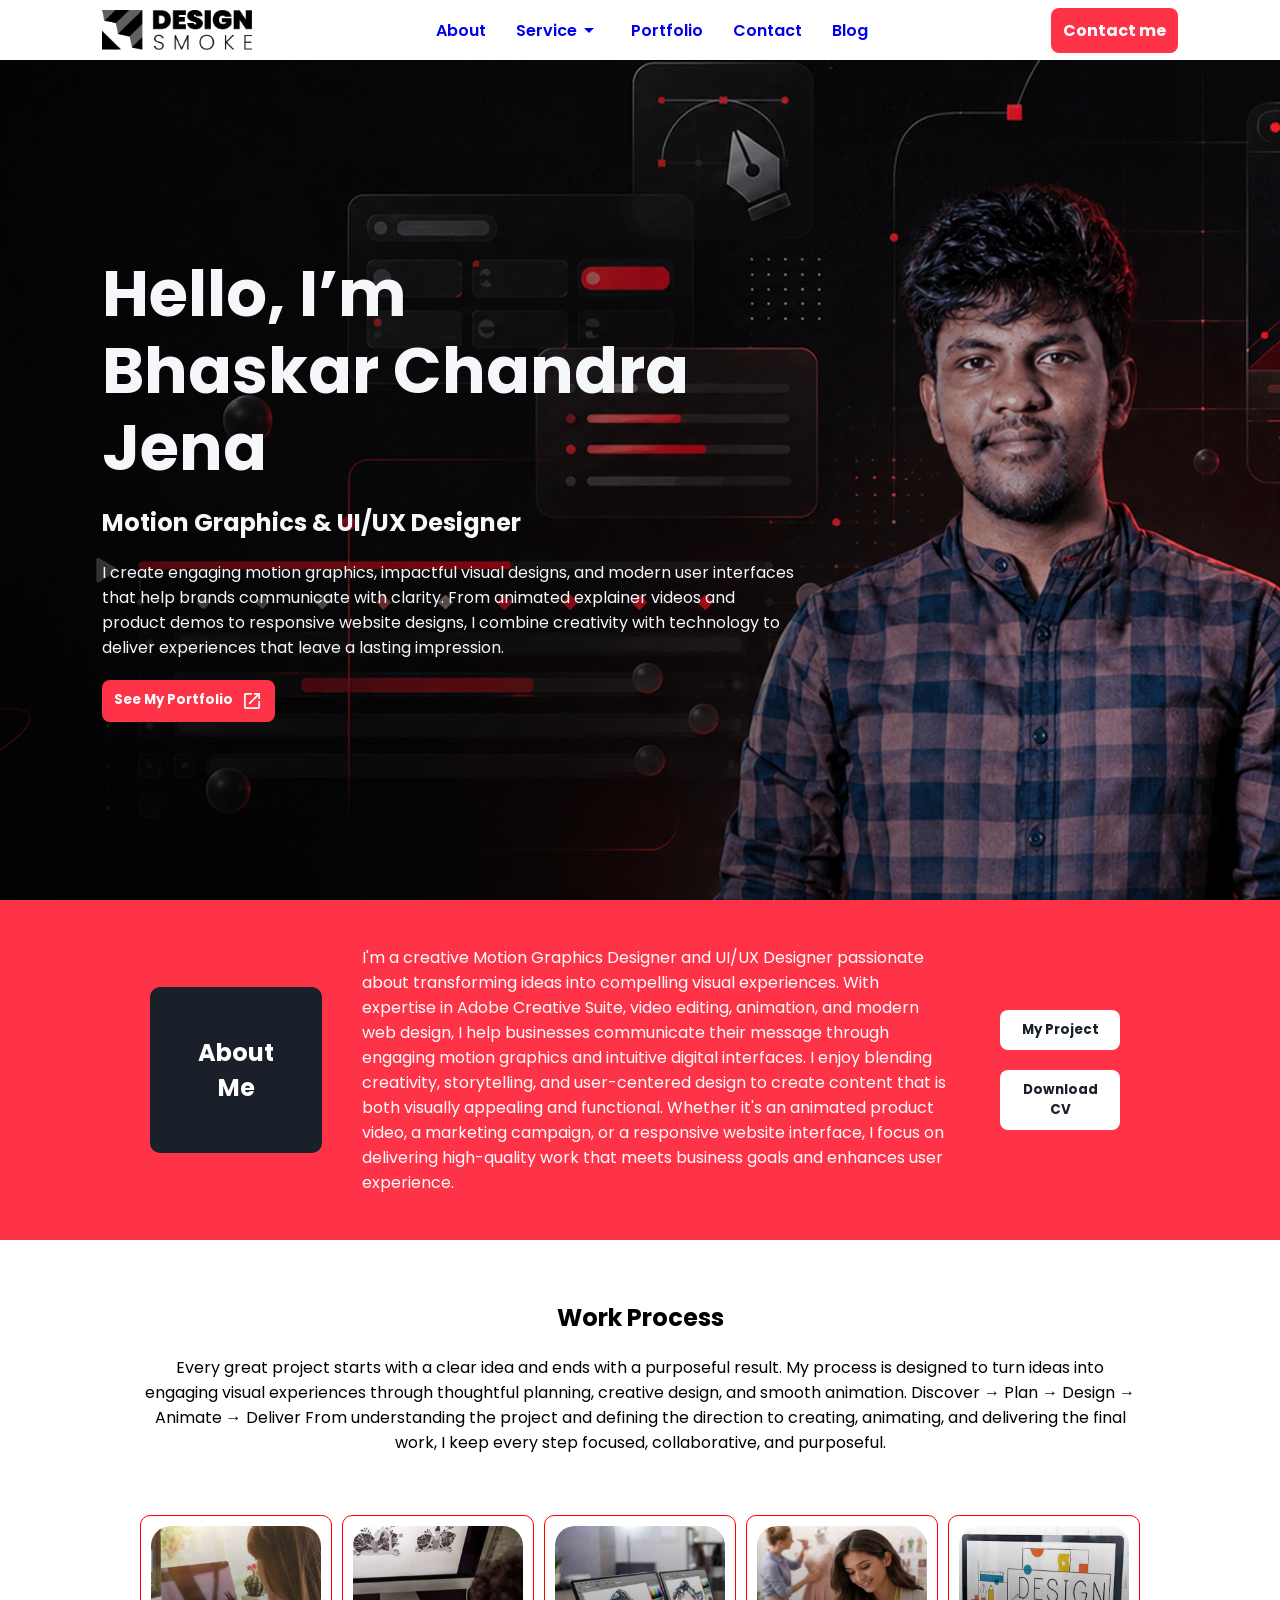
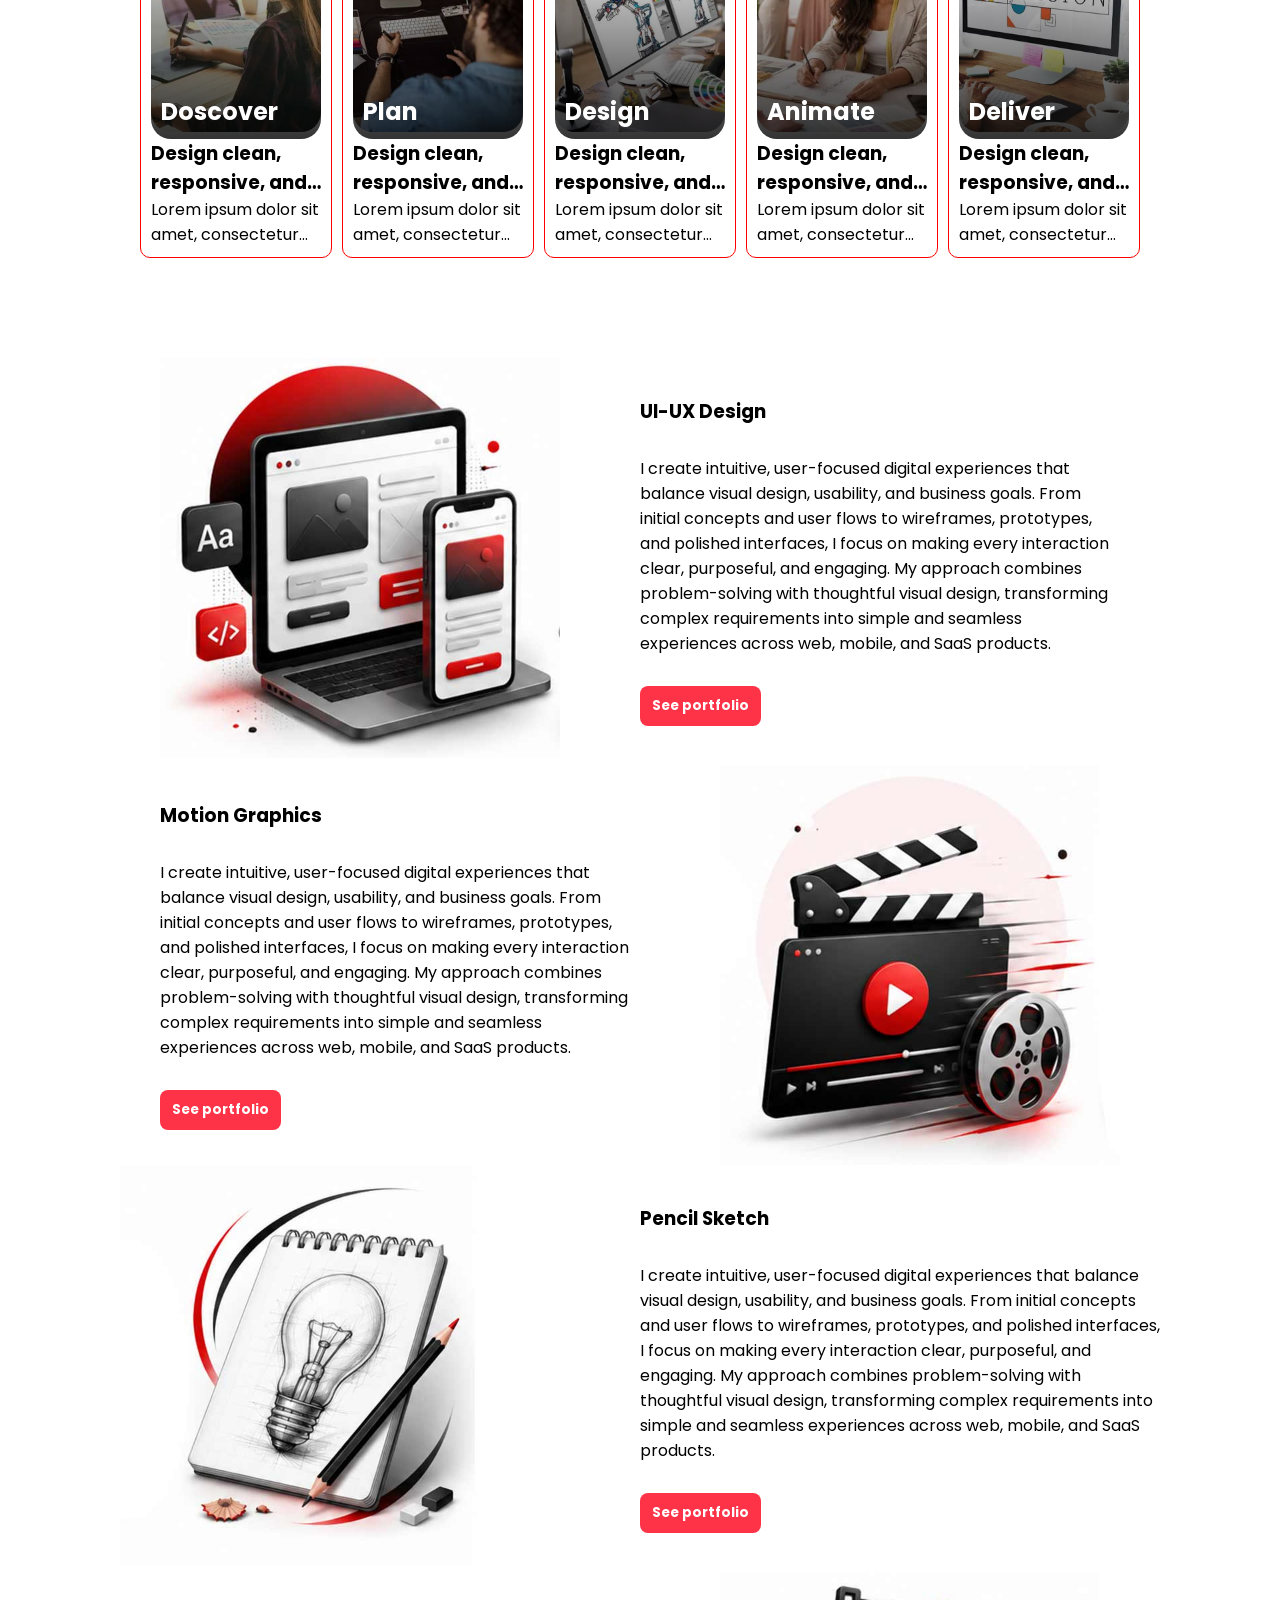
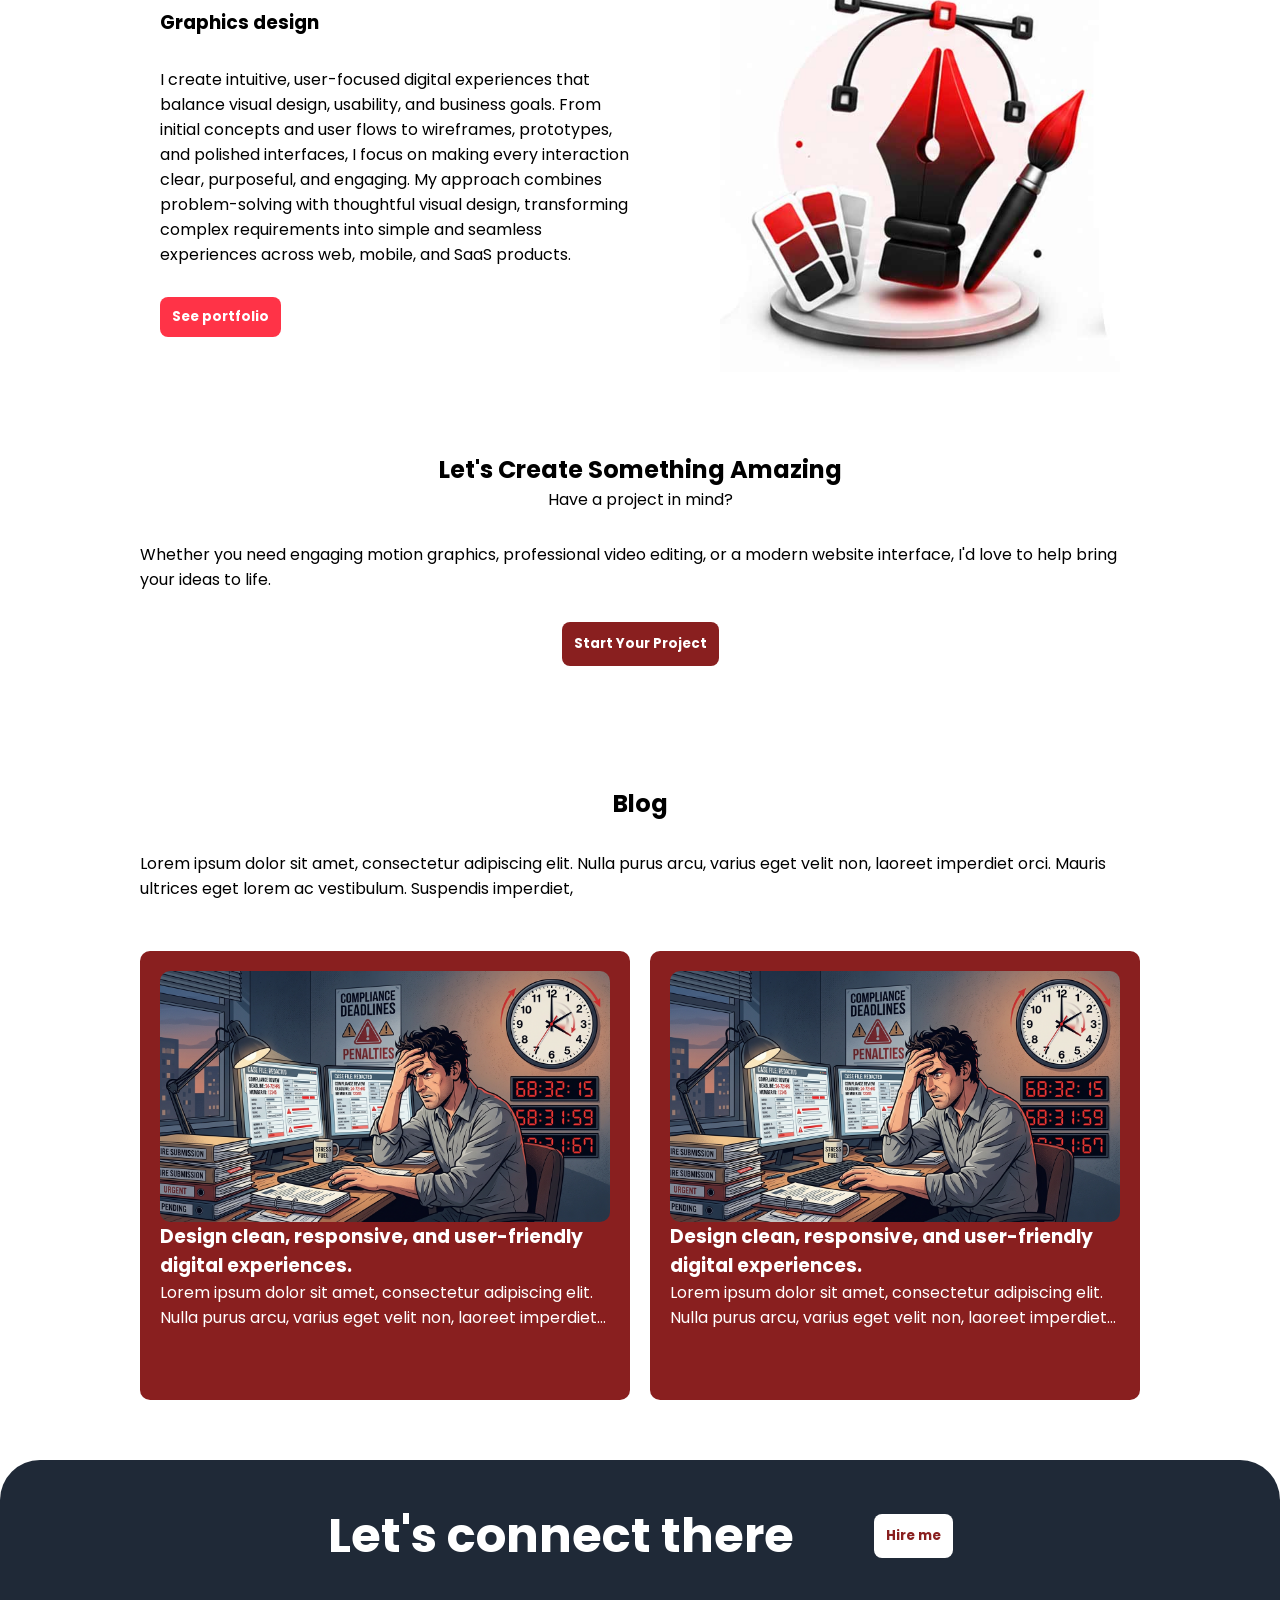
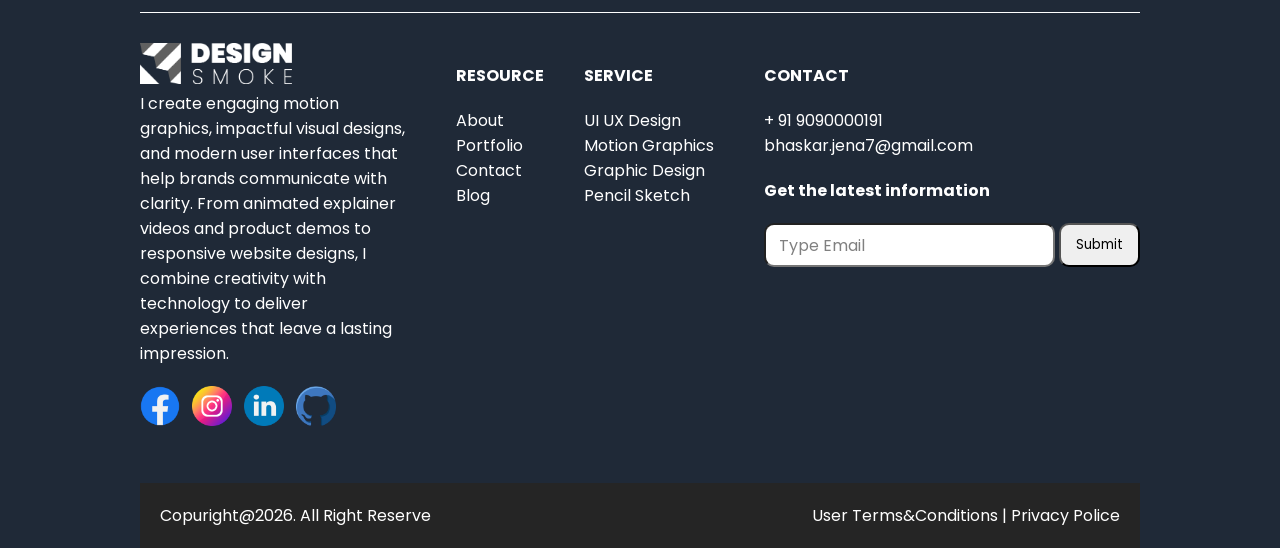
==== commit 2014a425: "Update portfolio website" ====
--- a/index.html
+++ b/index.html
@@ -45,6 +45,18 @@
                 <img src="assets/image/new1.png" alt="logo">
                 </a>    
             </div>
+            <button
+                class="menu-toggle"
+                type="button"
+                aria-label="Open navigation menu"
+                aria-expanded="false"
+                aria-controls="nav-menu"
+            >
+                <span></span>
+                <span></span>
+                <span></span>
+            </button>
+
             <div class="menu">
                 <ul class="menu_name">
                     <li><a href="index.html">About</a></li>
@@ -87,10 +99,8 @@
                 </ul>
                 
             </div>
-            <a href="contact.html"></a><button>Contact</button>
-             <div class="hamburger"></a>
-             ☰
-             </div>
+            <a href="contact.html" class="menu-btn">Contact me</a>
+             
          </nav>
     </header>
 
@@ -110,10 +120,7 @@
             </a> 
         </div>
         
-        <div class="pasport">
-            <img src="assets/image/bhaskar-pasport-photo.png" alt="pasportsizephoto">
-        </div>
-        
+      
     </section>
 
     <!-- About -->
--- a/assets/css/style.css
+++ b/assets/css/style.css
@@ -19,26 +19,63 @@
     font-family: "Poppins", sans-serif;
 }
 /*navbar start*/
+header {
+  position: sticky;
+  top: 0;
+  z-index: 1000;
+  background-color: var(--font-color);
+}
+
 nav{
     
-    background-color: #e7eef8;
-    display: flex;
-    justify-content: space-around;
-    align-items: center;
-    padding: 10px 55px;
-    
-
-
-    position: fixed; /* Fixes the element relative to the viewport */
-    top: 0;          /* Sticks it to the very top */
-    left: 0;         /* Aligns it to the left edge */
-    width: 100%;     /* Forces it to span the entire screen width */
-    height: 60px;    /* Explicit height to coordinate with body padding */
-    
-    z-index: 1000;   /* Ensures the navbar stays on top of other content */
-
-
-}
+  
+
+  width: 100%;
+  height: 60px;
+  padding-inline: clamp(10px, 8vw, 120px);
+
+  display: flex;
+  justify-content: space-between;
+  align-items: center;
+
+  
+
+
+}
+/* Hamburger button */
+.menu-toggle {
+  display: none;
+  width: 40px;
+  height: 40px;
+  padding: 4px;
+  background: transparent;
+  border: 0;
+  cursor: pointer;
+}
+
+.menu-toggle span {
+  display: block;
+  width: 26px;
+  height: 2px;
+  margin: 6px auto;
+  background-color: var(--card-bg);
+  border-radius: 2px;
+  transition: transform 0.3s ease,
+              opacity 0.3s ease;
+}
+
+/* Hamburger button */
+
+.menu-btn{
+    padding: 10px 12px;
+    border: none;
+    border-radius: 8px;
+    background-color: var(--primary);
+    color: var(--font-color);
+    font-weight: bold;
+    text-decoration: none;
+}
+
 .logo img{
     width: 150px;
     height: fit-content;
@@ -55,7 +92,7 @@
     text-decoration: none;
     display: flex;
     align-items: center;
-    padding: 0px 0px;
+    padding: 16px 0px;
     font-weight: 600;
 }
 
@@ -123,19 +160,30 @@
 /*hero start*/
 
 .hero{
-    display: flex;
-    justify-content: center;
-   
-    align-items: center;
-    gap:40px;
-    width: 100%;
-    min-height: calc(100vh-100px);
-
-    
+    
+    min-height: calc(100vh - 60px);
+    
+
+    background-size: cover;
+    background-position: center;
+    background-repeat: no-repeat;
+   
+    background-image: 
+    linear-gradient(90deg, rgba(0, 0, 0, 0.75), transparent),
+    url("../image/index-feature-image.png");
+
+
+
+    display: flex;
+    align-items: center;
+    
+
+    padding-inline: clamp(20px, 8vw, 130px);
 }
 .hero h1{
-    font-size: 3rem;
+    font-size: clamp(2.2rem, 5vw, 4.5rem);
     padding: 18px 0px;
+    line-height: 1.2;
 }
 .hero h4{
     font-size: clamp(3rem 4vw+1rem 5rem);
@@ -151,8 +199,9 @@
 }
 .text{
     
-    max-width: 680px;
-
+    max-width: 700px;
+    
+    color: var(--heading);
 
     
 }
--- a/assets/css/responsive.css
+++ b/assets/css/responsive.css
@@ -1,5 +1,13 @@
 
 @media(max-width:768px){
+  .logo img{
+    width: 100px;
+    height: fit-content;
+    display: block;
+  }
+    nav{
+      padding: 0px 20px;
+    }
     .hamburger{
     display: block;
     cursor: pointer;
@@ -7,13 +15,17 @@
    .menu{
     display: none;
    }
-   .nav{
-    padding: 0px 20px;
+   .menu-btn{
+    display: none;
    }
+   .menu-toggle{
+    display: block;
+   }
+  
    .hero{
     display: flex;
     flex-direction: column;
-    padding: 20px 40px;
+    padding: 20px 20px;
     align-items: center;
     gap: 20px;
    }
@@ -85,22 +97,15 @@
     padding: 20px 40px;
    }
 
-   h2, p{
+   p{
     text-align: justify;
    }
    .blog{
     padding: 20px 40px ;
    }
-   h1{
-    text-align: center;
-   }
+   
 
-   .text{
-    display: flex;
-    flex-direction: column;
-    justify-content: center;
-    align-items: center;
-  }
+   
   .ftr_3{
     display: flex;
     flex-direction: column;
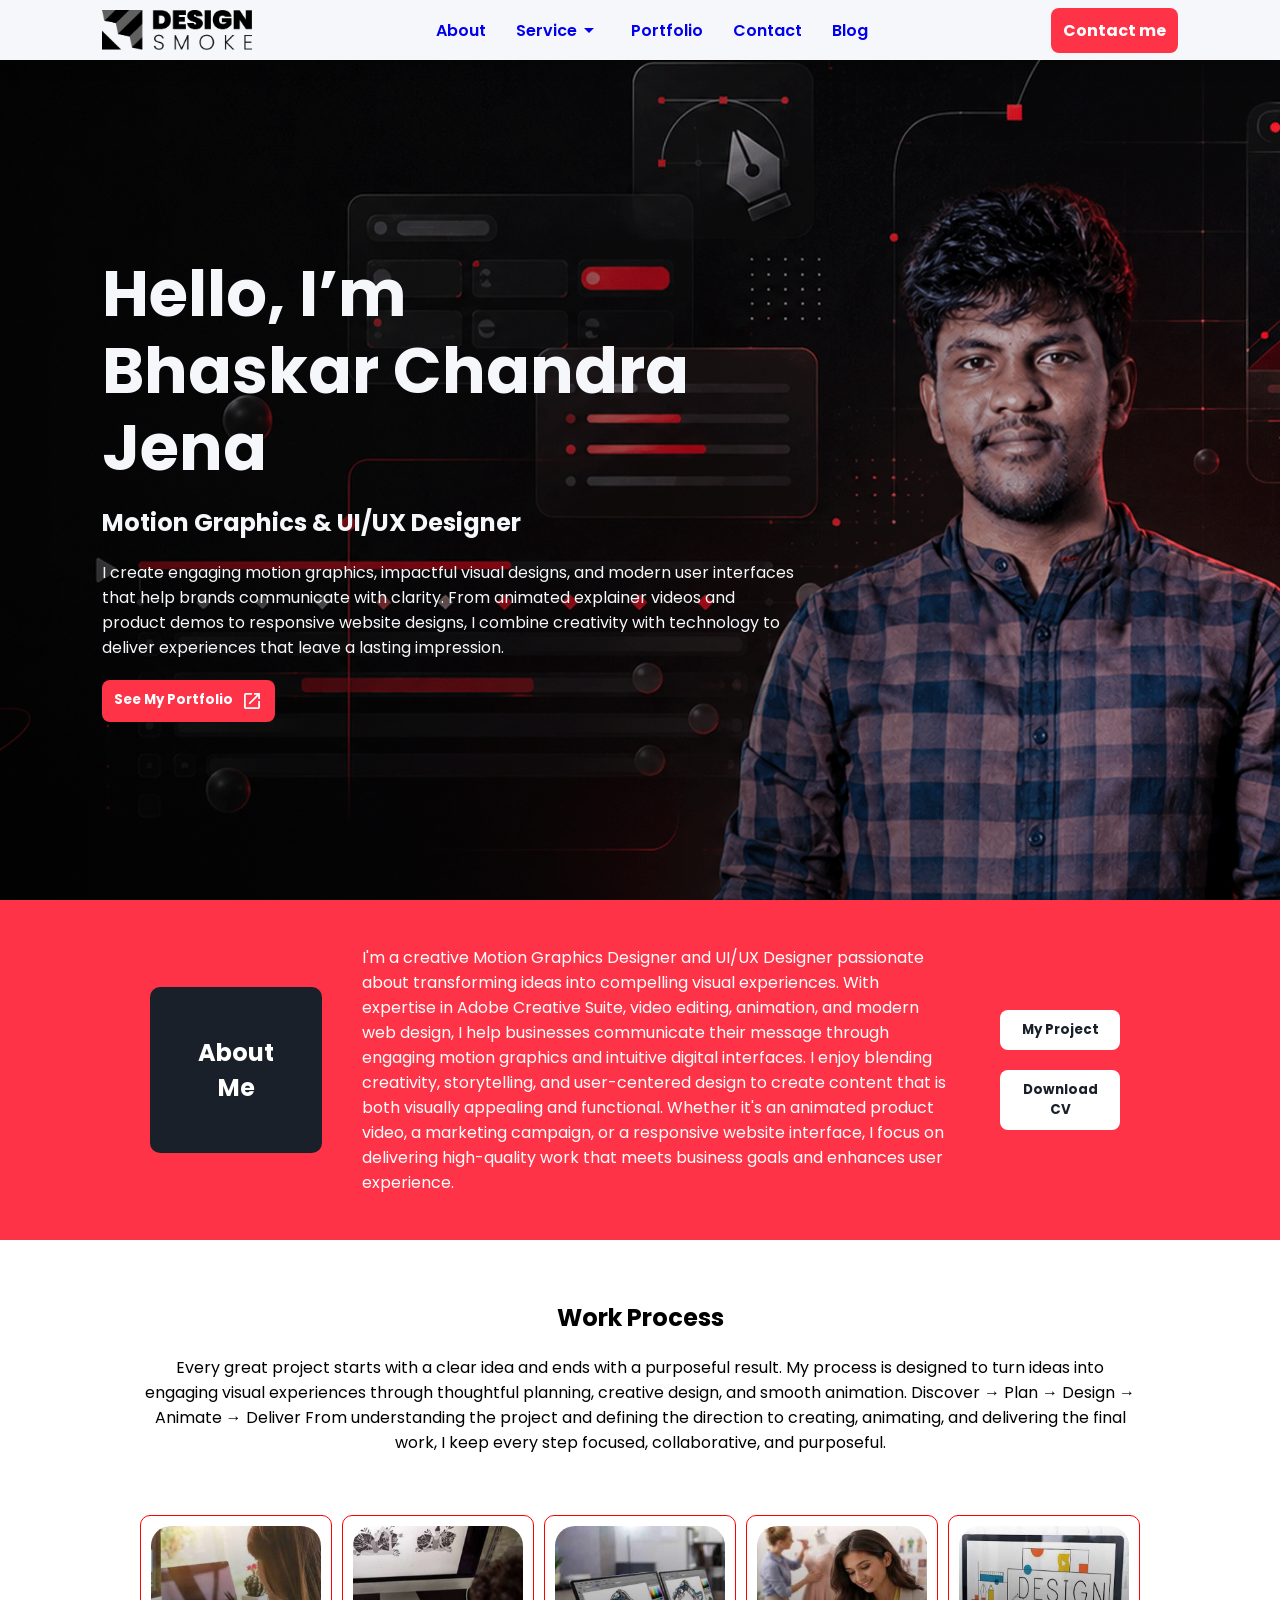
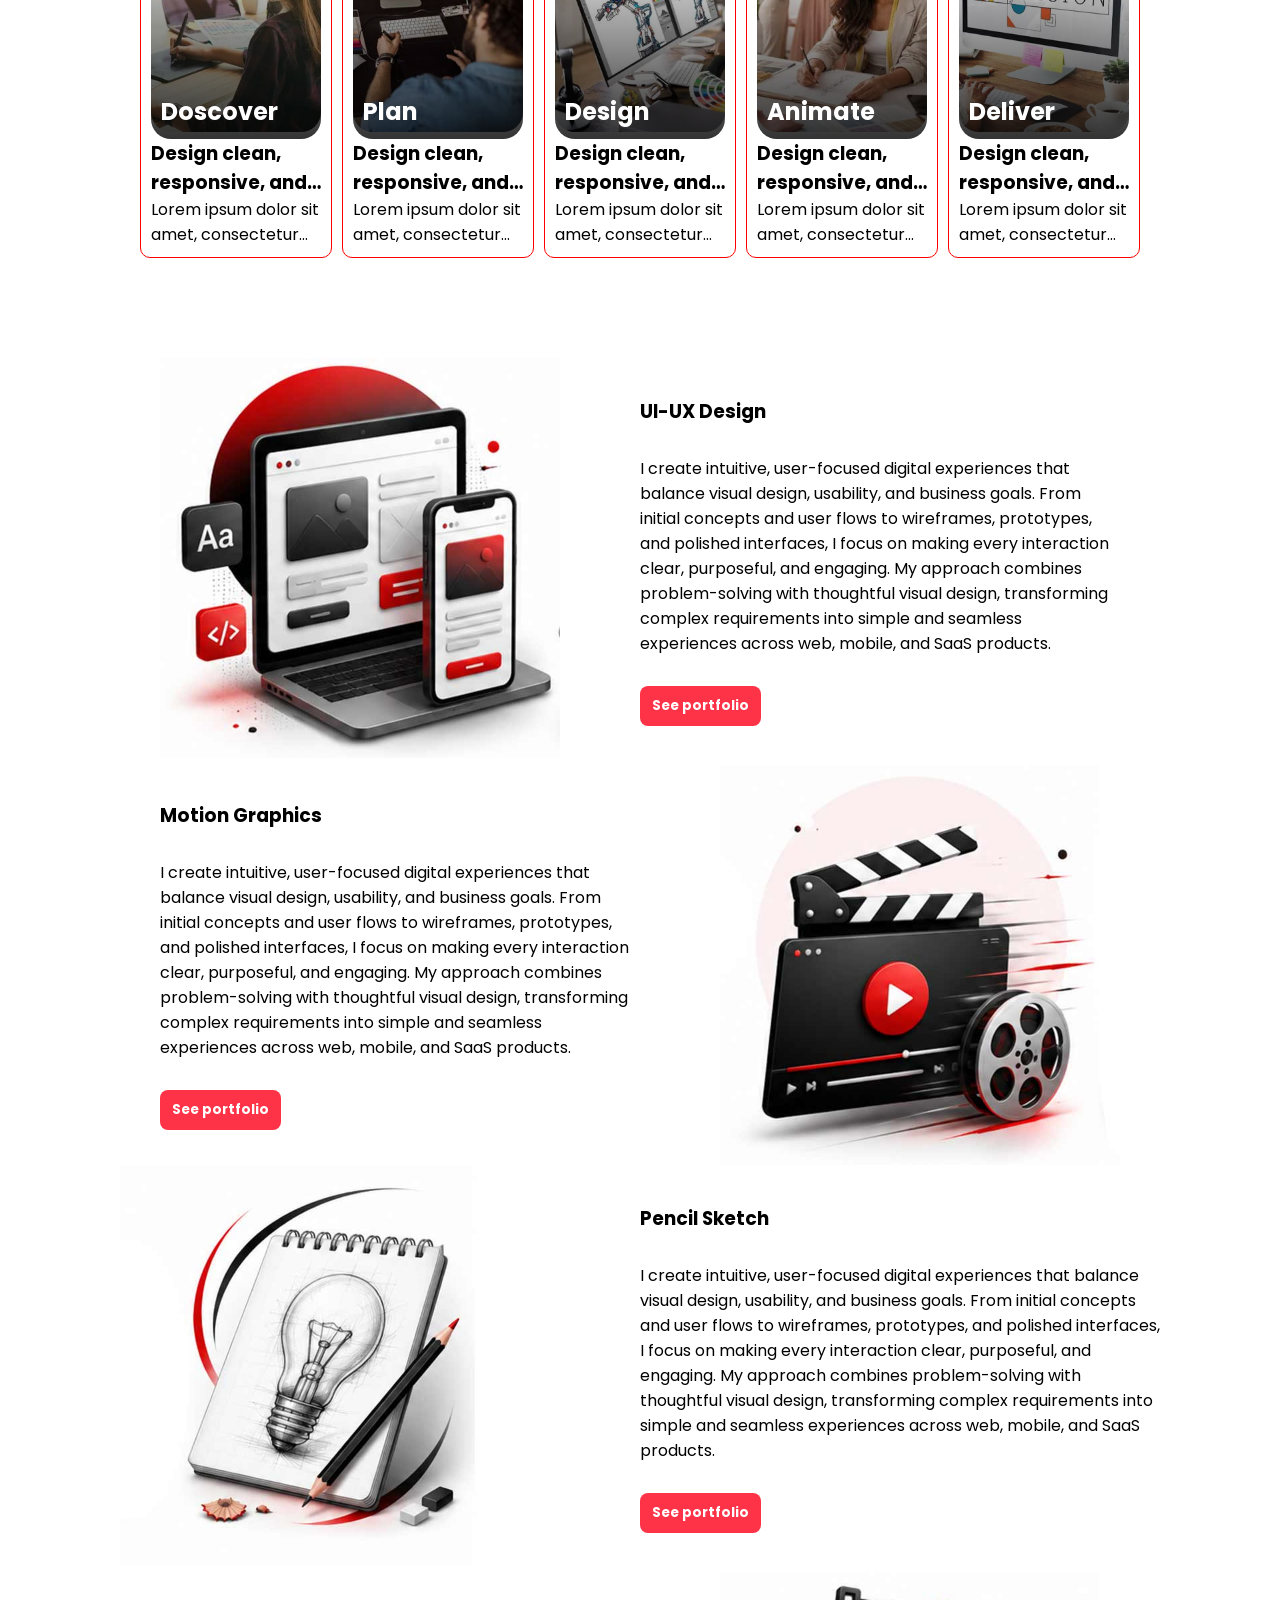
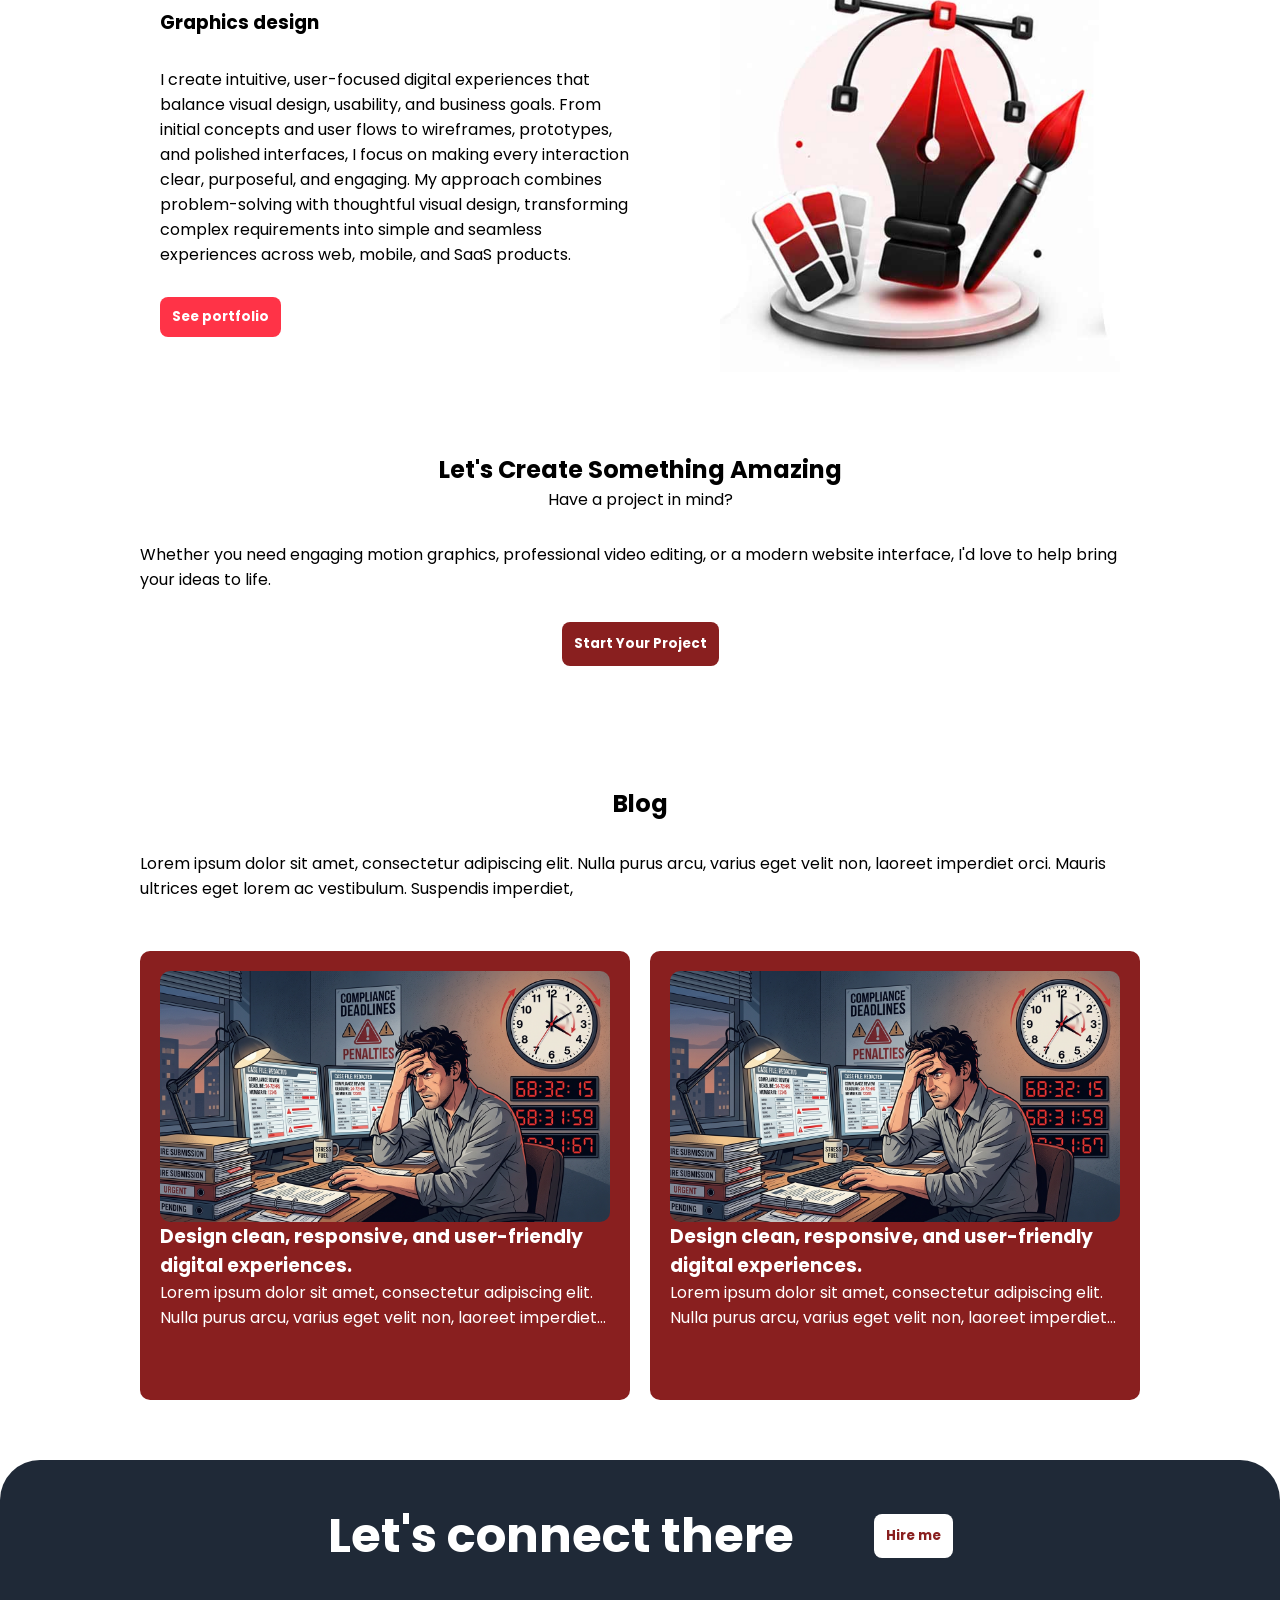
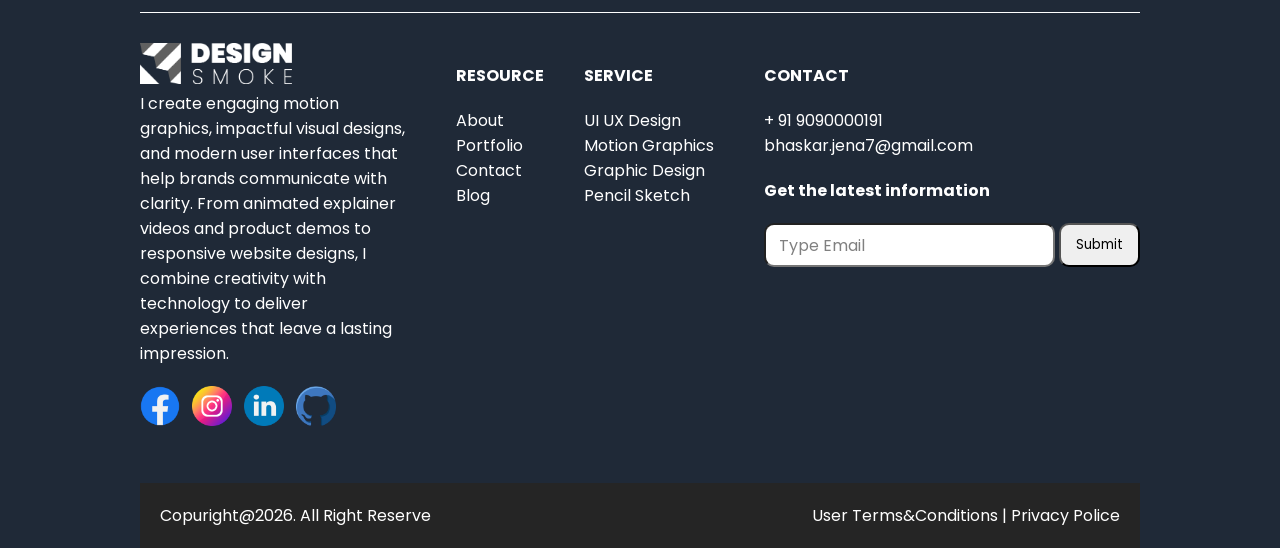
==== commit 9bc28081: "Add responsive hamburger navigation" ====
--- a/index.html
+++ b/index.html
@@ -57,7 +57,7 @@
                 <span></span>
             </button>
 
-            <div class="menu">
+            <div class="menu" id="nav-menu">
                 <ul class="menu_name">
                     <li><a href="index.html">About</a></li>
                     <li class="hovermenu">
--- a/assets/css/style.css
+++ b/assets/css/style.css
@@ -23,7 +23,8 @@
   position: sticky;
   top: 0;
   z-index: 1000;
-  background-color: var(--font-color);
+  background-color: var(--heading);
+  box-shadow: 0 4px 15px rgba(0, 0, 0, 0.25);
 }
 
 nav{
@@ -43,26 +44,9 @@
 
 }
 /* Hamburger button */
-.menu-toggle {
-  display: none;
-  width: 40px;
-  height: 40px;
-  padding: 4px;
-  background: transparent;
-  border: 0;
-  cursor: pointer;
-}
-
-.menu-toggle span {
-  display: block;
-  width: 26px;
-  height: 2px;
-  margin: 6px auto;
-  background-color: var(--card-bg);
-  border-radius: 2px;
-  transition: transform 0.3s ease,
-              opacity 0.3s ease;
-}
+
+
+
 
 /* Hamburger button */
 
--- a/assets/css/responsive.css
+++ b/assets/css/responsive.css
@@ -29,6 +29,14 @@
     align-items: center;
     gap: 20px;
    }
+   .herobtn{
+   
+    display: flex;
+    align-items: center;
+    justify-content: center;
+
+    
+}
    .about{
     display: flex;
     flex-direction: column;
@@ -154,5 +162,80 @@
 .process-work{
   padding: 10px 0px;
 }
-}
-
+
+
+
+
+.menu {
+        display: none;
+        position: absolute;
+        top: 100%;
+        left: 0;
+        width: 100%;
+        background-color: white;
+        padding: 20px;
+        box-shadow: 0 8px 15px rgba(0, 0, 0, 0.12);
+    }
+
+    .menu.active {
+        display: block;
+    }
+
+    .menu_name {
+        display: flex;
+        flex-direction: column;
+        gap: 20px;
+    }
+
+    .menu-toggle {
+        display: flex;
+        flex-direction: column;
+        gap: 5px;
+        padding: 5px;
+        border: none;
+        background: transparent;
+        cursor: pointer;
+    }
+
+    .menu-toggle span {
+        display: block;
+        width: 26px;
+        height: 3px;
+        background-color: #111;
+        transition: transform 0.3s ease, opacity 0.3s ease;
+    }
+
+    /* Hamburger becomes an X */
+    .menu-toggle.active span:nth-child(1) {
+        transform: translateY(8px) rotate(45deg);
+    }
+
+    .menu-toggle.active span:nth-child(2) {
+        opacity: 0;
+    }
+
+    .menu-toggle.active span:nth-child(3) {
+        transform: translateY(-8px) rotate(-45deg);
+    }
+
+    .menu-btn {
+        display: none;
+    }
+}
+
+@media (min-width: 769px) {
+    .menu-toggle {
+        display: none;
+    }
+
+
+
+
+
+
+
+
+
+
+}
+
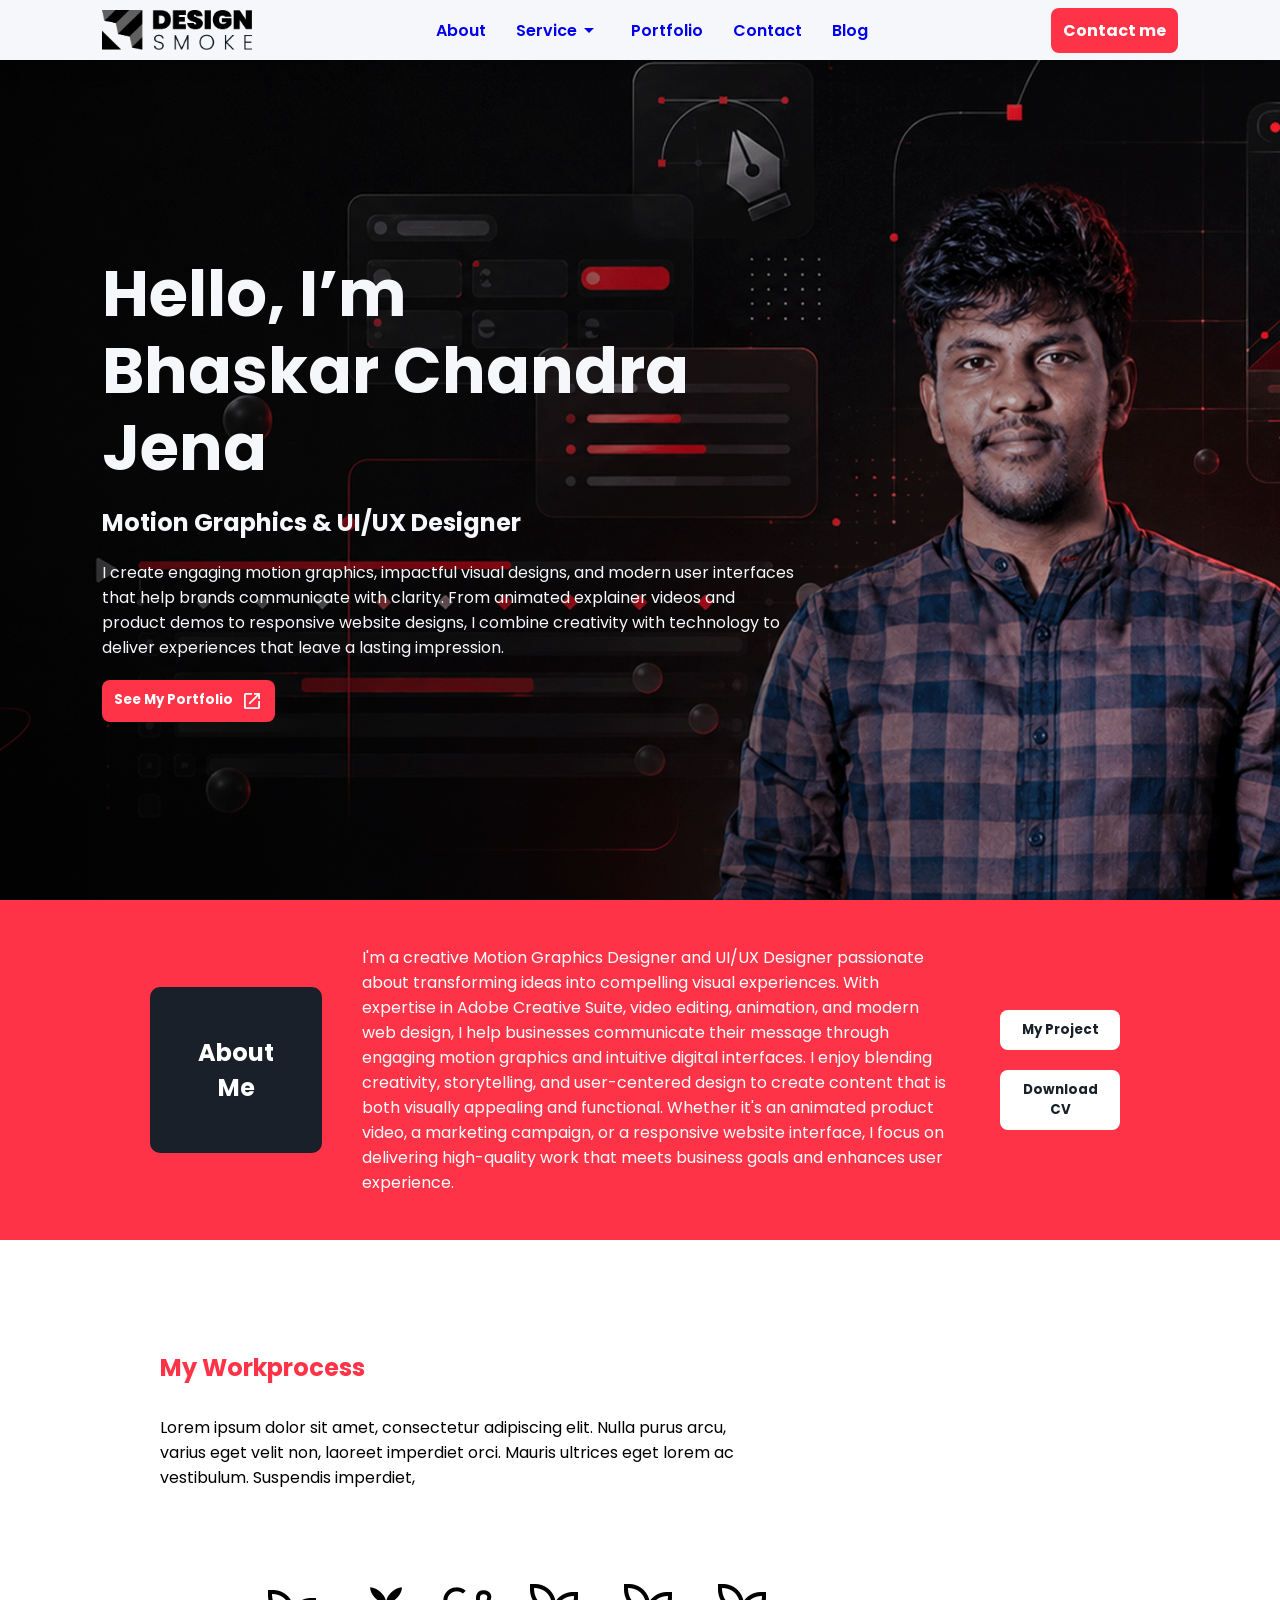
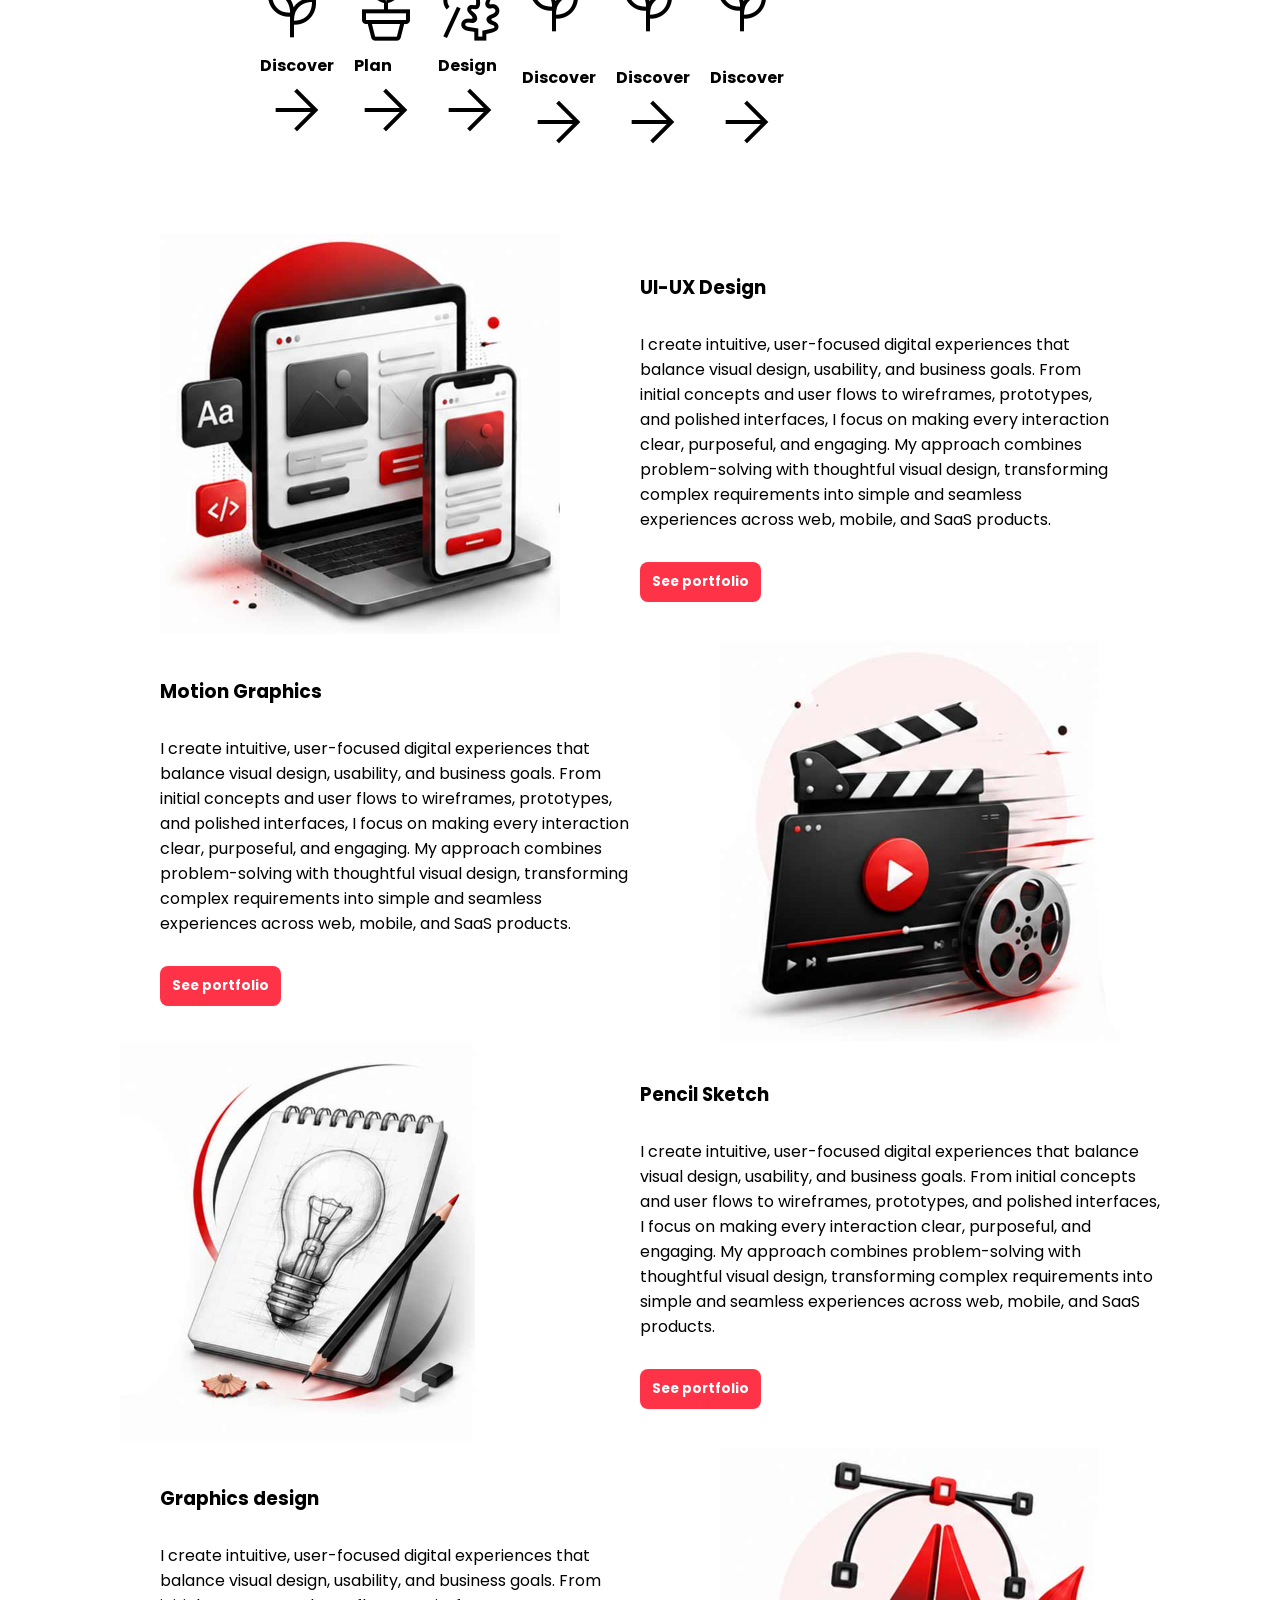
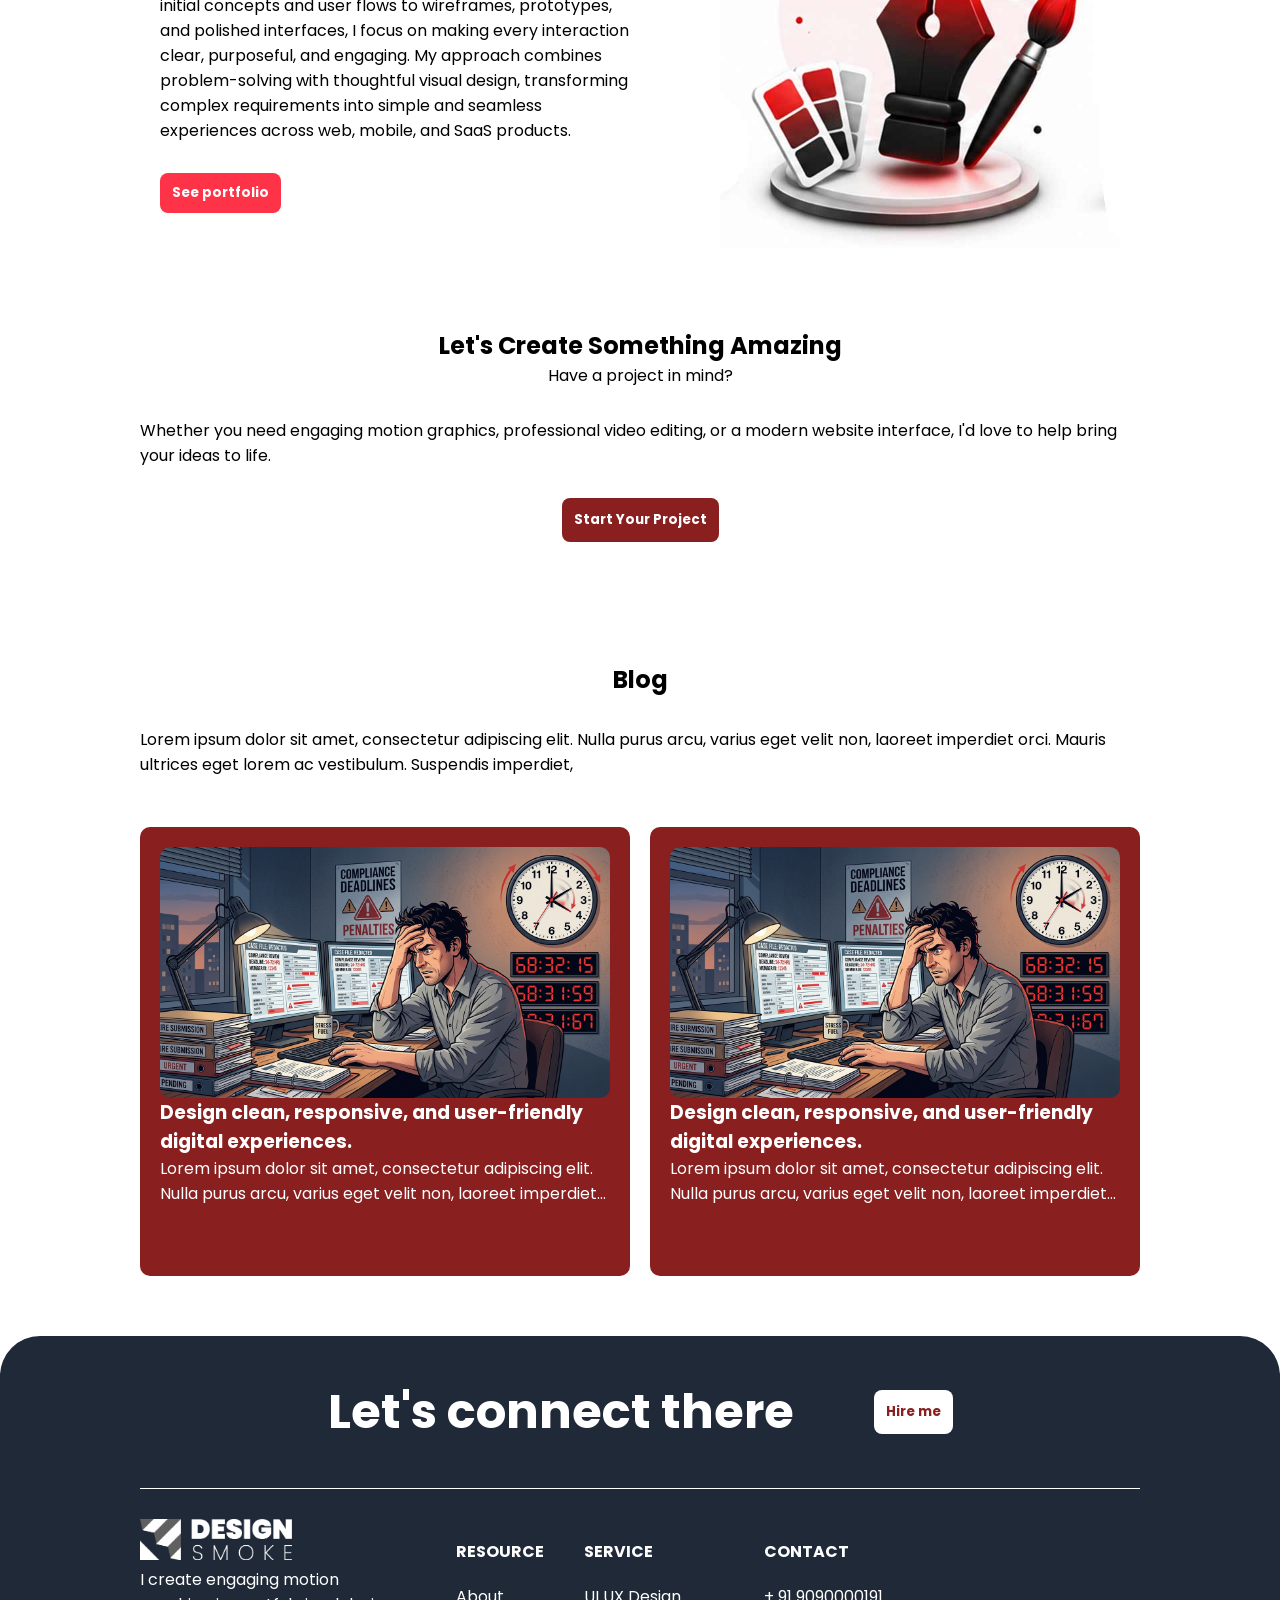
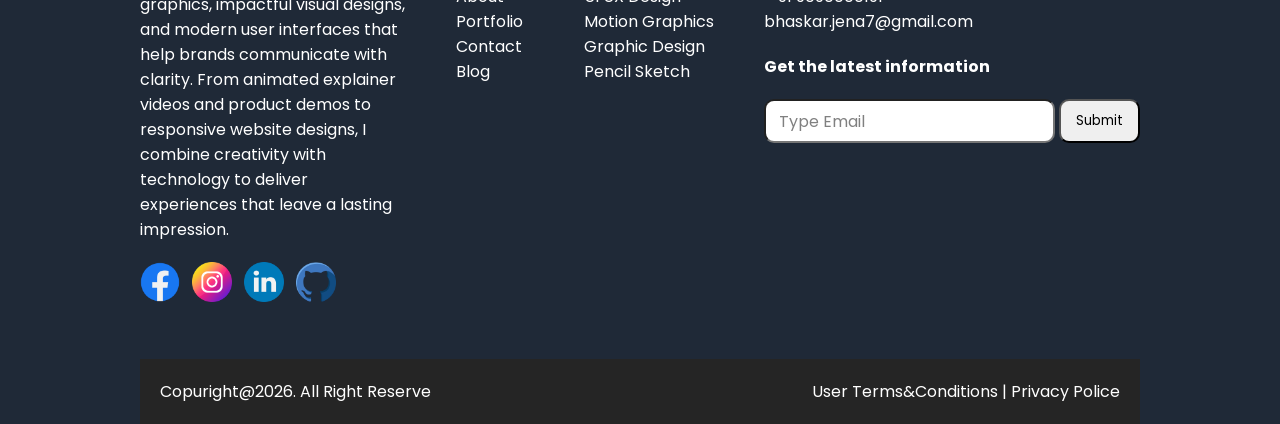
==== commit b43b1a9c: "Update portfolio website" ====
--- a/index.html
+++ b/index.html
@@ -221,7 +221,7 @@
             </div>
         </div>
     </section>
--->
+
 <section class="process-work">
     <h2>Work Process</h2>
     <p>Every great project starts with a clear idea and ends with a purposeful result. My process is designed to turn ideas into engaging visual experiences through thoughtful planning, creative design, and smooth animation.
@@ -297,6 +297,79 @@
     </div>
    
 </section>
+-->
+<section class="homepage-workprocess">
+    <div class="home-page-workprocess-header">
+        <h2>My Workprocess</h2>
+        <p>Lorem ipsum dolor sit amet, consectetur adipiscing elit. Nulla purus arcu, varius eget velit non, laoreet imperdiet orci. Mauris ultrices eget lorem ac vestibulum. Suspendis imperdiet, </p>
+    </div>
+    <div class="work-process-show">
+        <div class="work-show">
+            <div class="work-show-head">
+                <span class="material-symbols-outlined">psychiatry</span>
+                <h4>Discover</h4>
+            </div>
+            <div class="work-show-body">
+                <p>Understanding your goals, audience, and project requirements.</p>
+            </div>
+            <span class="material-symbols-outlined">arrow_forward</span>
+        </div>
+        
+          <div class="work-show">
+            <div class="work-show-head">
+                <span class="material-symbols-outlined">potted_plant</span>
+                <h4>Plan</h4>
+            </div>
+            <div class="work-show-body">
+                <p>Understanding your goals, audience, and project requirements.</p>
+            </div>
+            <span class="material-symbols-outlined">arrow_forward</span>
+        </div>
+          <div class="work-show">
+            <div class="work-show-head">
+                <span class="material-symbols-outlined">draw_collage</span>
+                <h4>Design</h4>
+            </div>
+            <div class="work-show-body">
+                <p>Understanding your goals, audience, and project requirements.</p>
+            </div>
+            <span class="material-symbols-outlined">arrow_forward</span>
+        </div>
+        <div class="work-show">
+            <div class="work-show-head">
+                <span><span class="material-symbols-outlined">psychiatry</span></span>
+                <h4>Discover</h4>
+            </div>
+            <div class="work-show-body">
+                <p>Understanding your goals, audience, and project requirements.</p>
+            </div>
+            <span class="material-symbols-outlined">arrow_forward</span>
+        </div>
+         <div class="work-show">
+            <div class="work-show-head">
+                <span><span class="material-symbols-outlined">psychiatry</span></span>
+                <h4>Discover</h4>
+            </div>
+            <div class="work-show-body">
+                <p>Understanding your goals, audience, and project requirements.</p>
+            </div>
+            <span class="material-symbols-outlined">arrow_forward</span>
+        </div>
+         <div class="work-show">
+            <div class="work-show-head">
+                <span><span class="material-symbols-outlined">psychiatry</span></span>
+                <h4>Discover</h4>
+            </div>
+            <div class="work-show-body">
+                <p>Understanding your goals, audience, and project requirements.</p>
+            </div>
+            <span class="material-symbols-outlined">arrow_forward</span>
+        </div>
+          
+        
+    </div>
+</section>
+
 
 <section class="UI-UX_Design">
     <div class="UI-Image-section">
--- a/assets/css/style.css
+++ b/assets/css/style.css
@@ -1329,15 +1329,54 @@
 
 
 
-
-
-
-
-
-
-
-
-
-
-
-
+.work-process-show{
+    display: flex;
+    gap: 20px;
+    align-items: center;
+    padding: 40px 100px;
+    
+}
+.homepage-workprocess{
+
+    padding: 40px 160px;
+}
+.home-page-workprocess-header{
+    padding: 40px 0px;
+    max-width: 600px;
+}
+
+.home-page-workprocess-header h2{
+    padding: 30px 0px;
+    color: var(--primary);
+    
+}
+.work-show{
+    display: flex;
+    flex-direction: column;
+    align-items: center;
+    justify-content: space-between;
+}
+.work-show span{
+    font-size: 4rem;
+}
+.work-show-body{
+    display: none;
+}
+.work-show:hover .work-show-body .material-symbols-outlined{
+    display: block;
+    
+
+}
+.work-show:hover .material-symbols-outlined{
+    display: none;
+    
+
+}
+.work-show:hover{
+    flex: 2;
+}
+
+
+
+
+
--- a/assets/css/responsive.css
+++ b/assets/css/responsive.css
@@ -40,9 +40,9 @@
    .about{
     display: flex;
     flex-direction: column;
-    padding: 36px 40px;
-    align-items: center;
-    justify-content: center;
+    padding: 30px 20px;
+    align-items: center;
+    
    }
    .aboutbutton{
     display: flex;
@@ -162,6 +162,16 @@
 .process-work{
   padding: 10px 0px;
 }
+
+.showmenu{
+    display: flex;
+    flex-direction: column;
+}
+
+
+
+
+
 
 
 
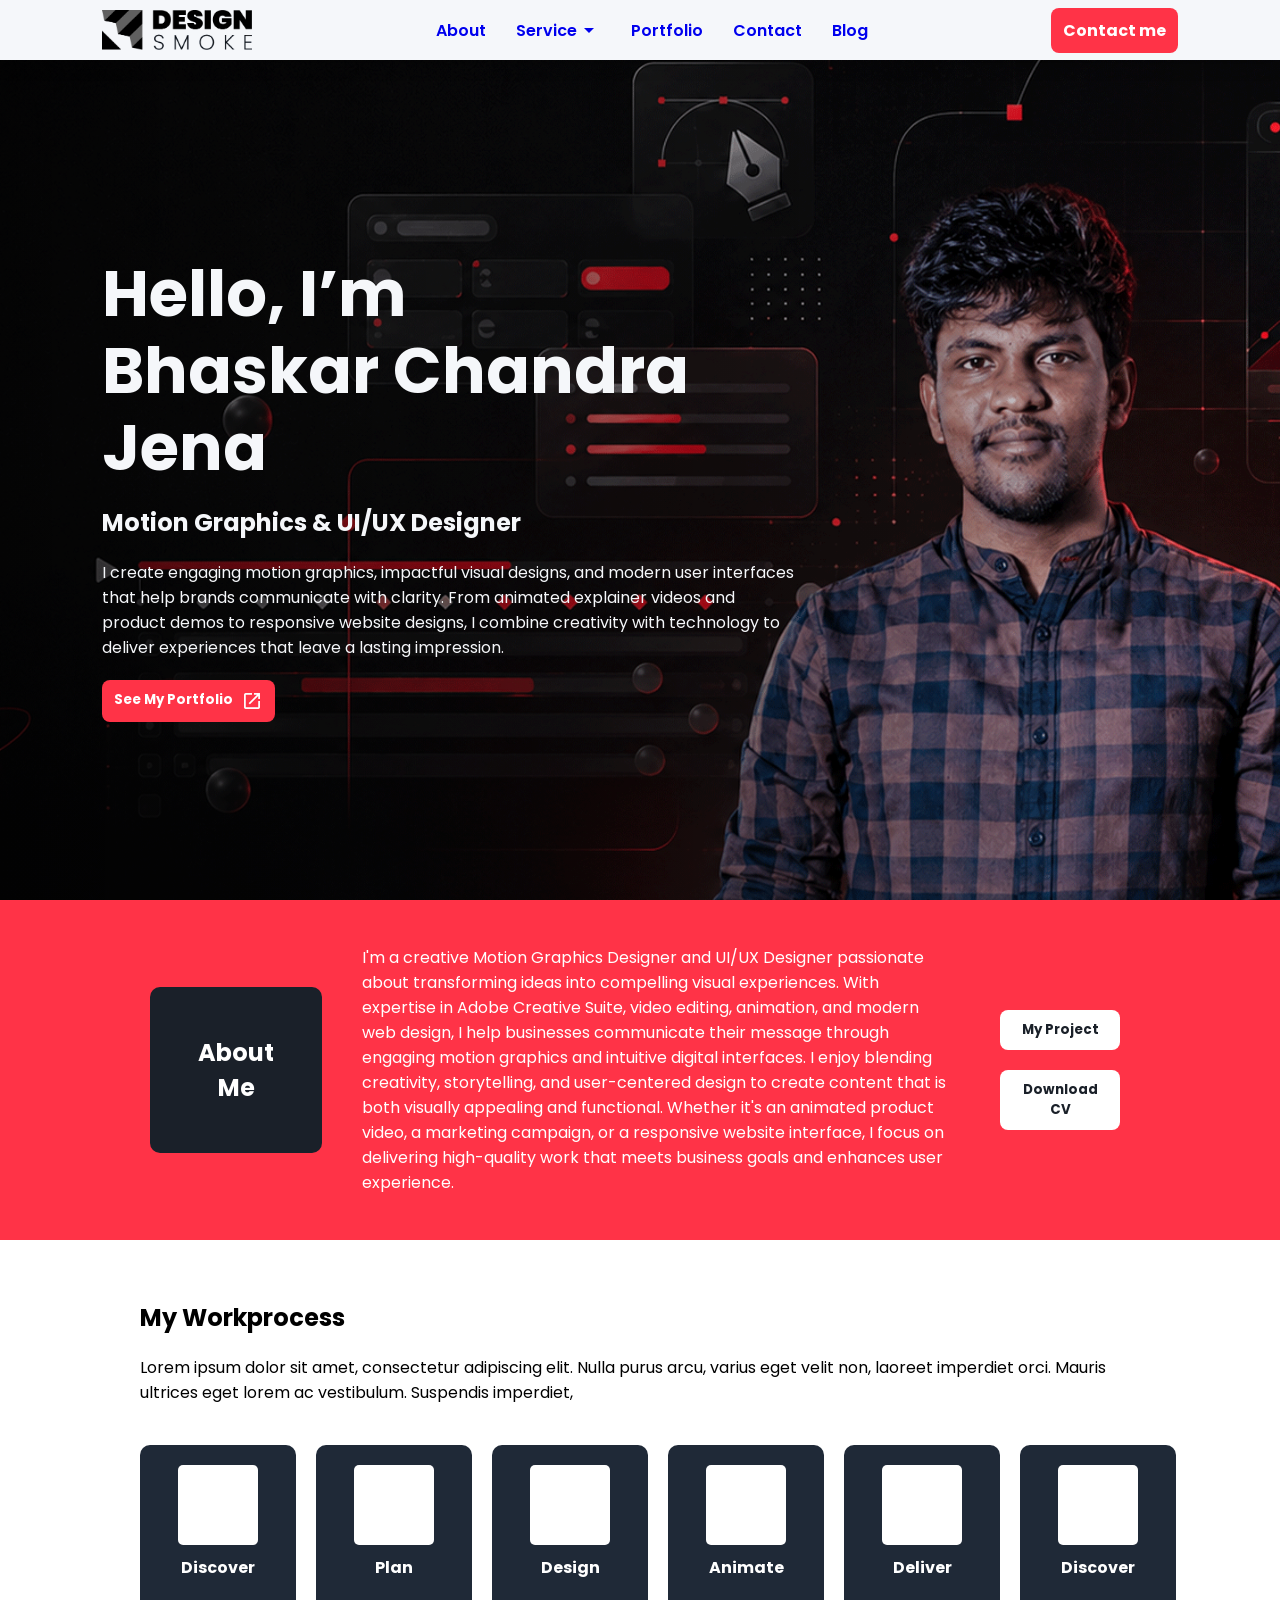
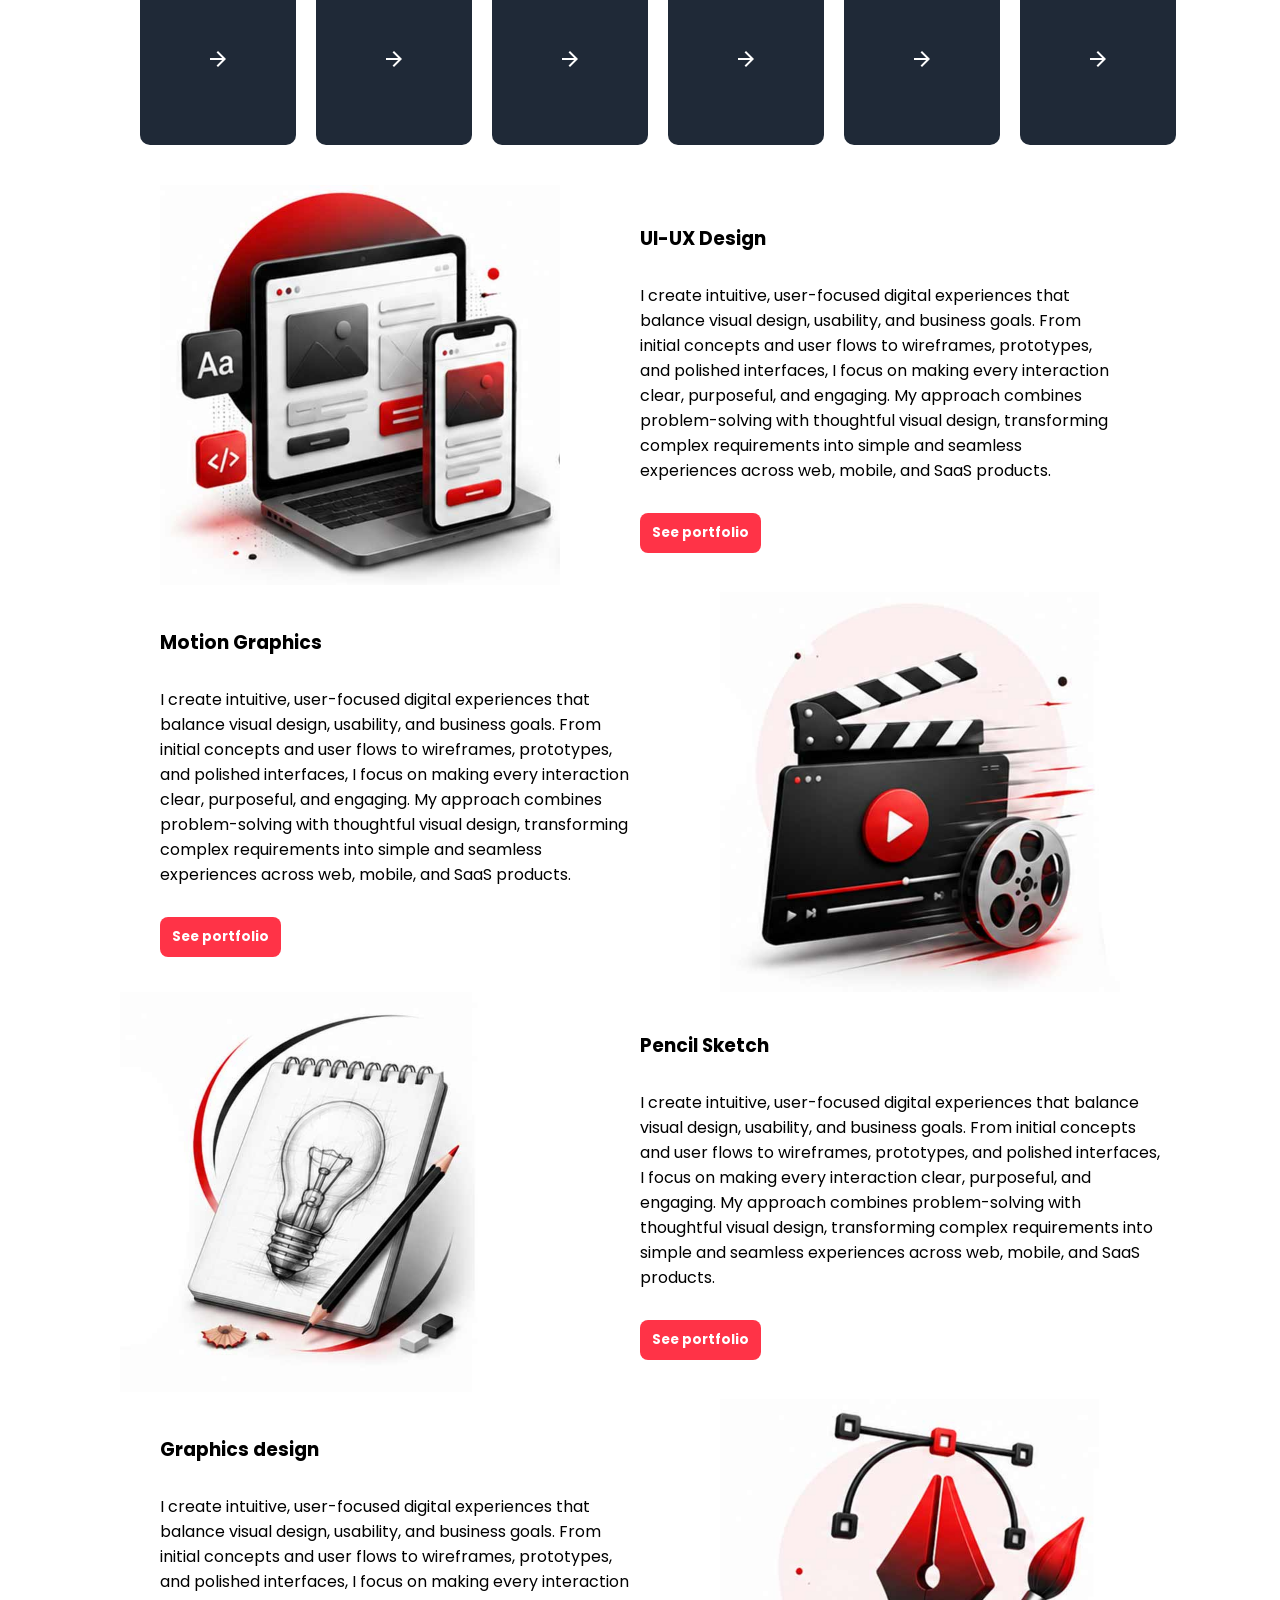
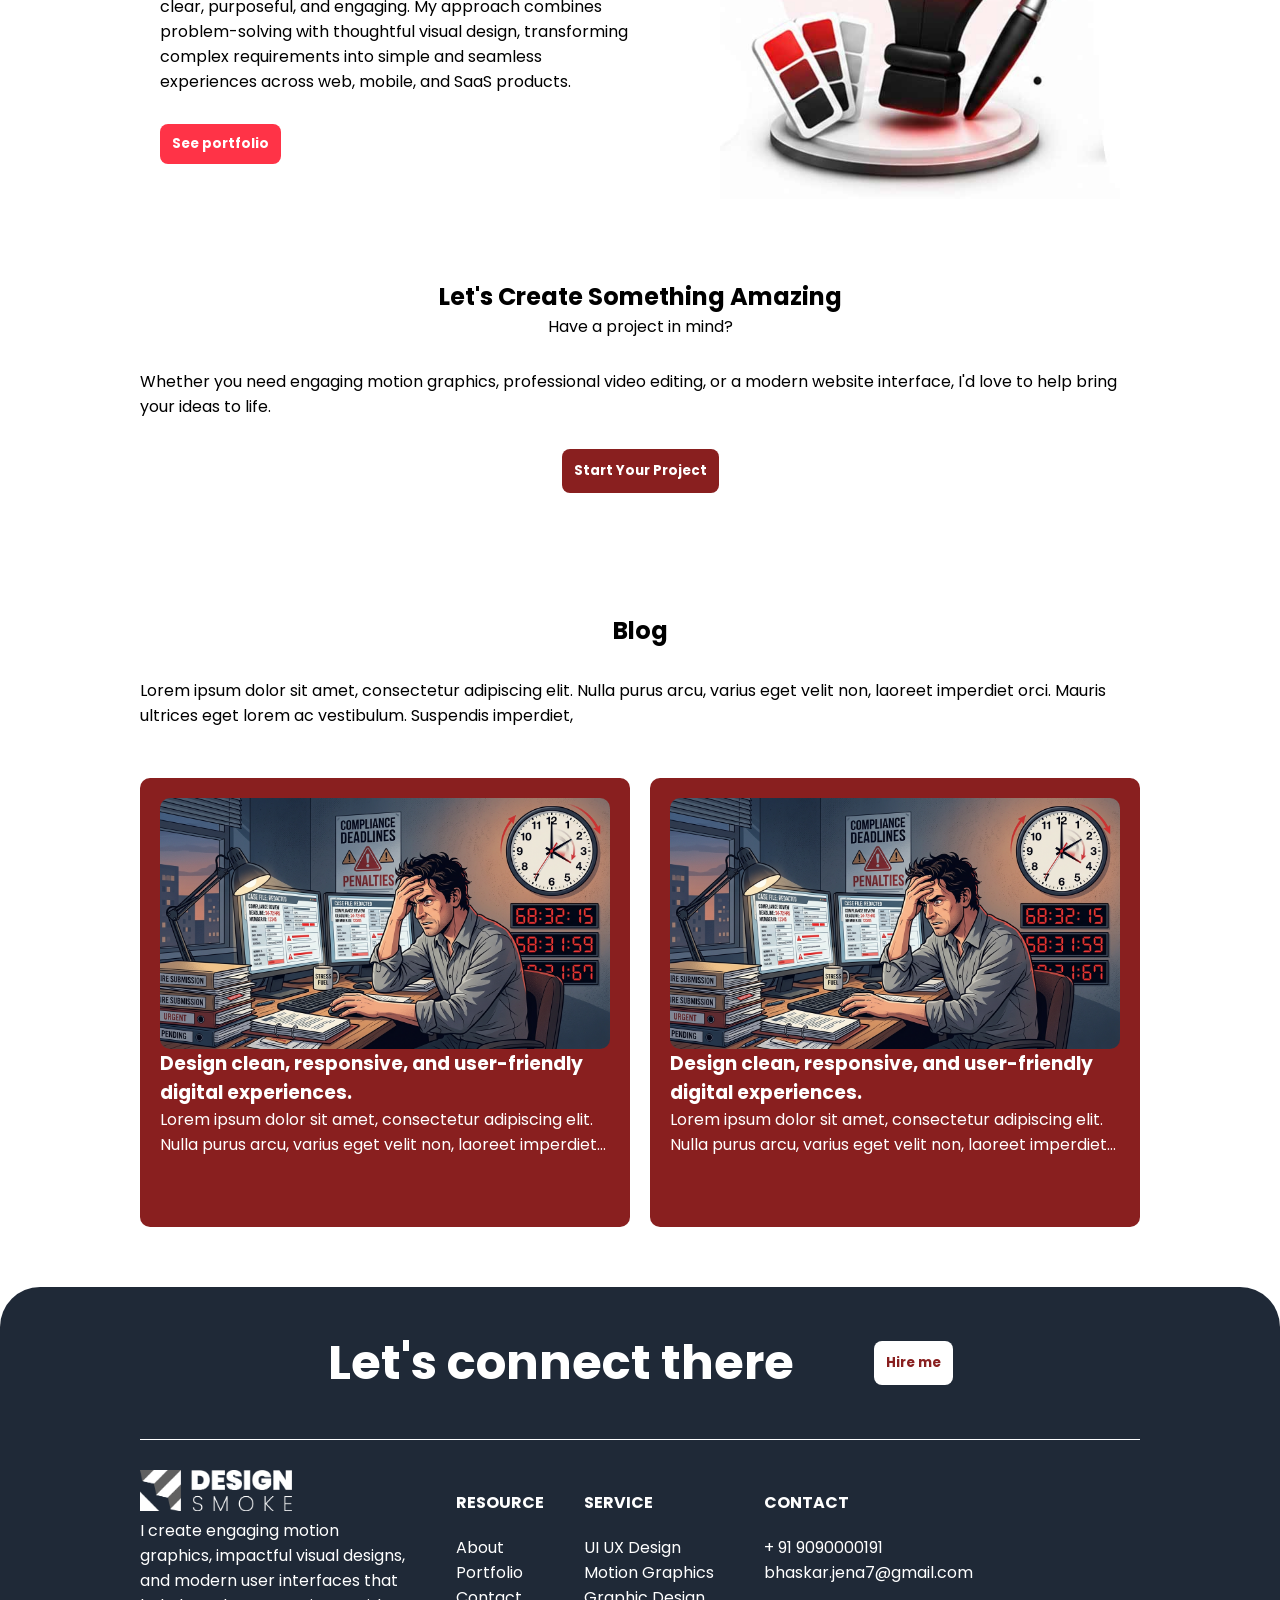
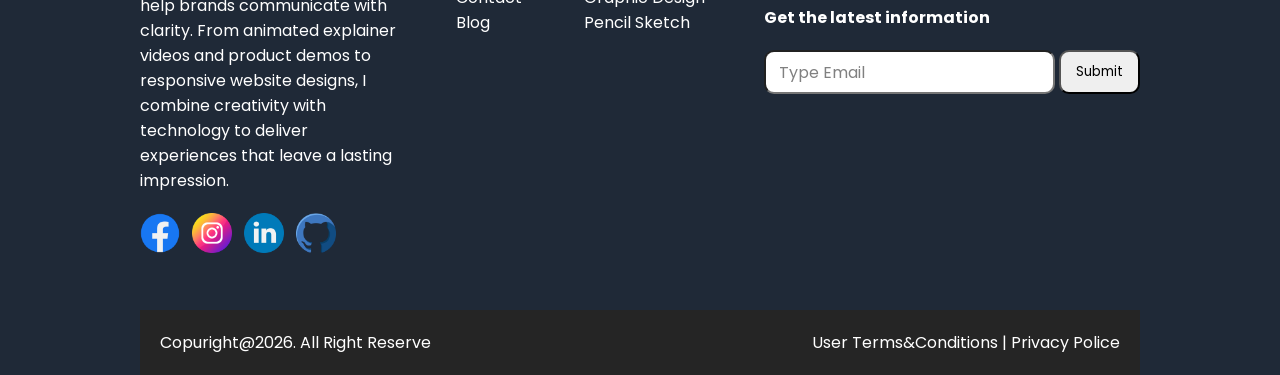
==== commit 946babe6: "Update portfolio website" ====
--- a/index.html
+++ b/index.html
@@ -306,64 +306,76 @@
     <div class="work-process-show">
         <div class="work-show">
             <div class="work-show-head">
-                <span class="material-symbols-outlined">psychiatry</span>
+                <div class="icon-process"></div>
                 <h4>Discover</h4>
             </div>
             <div class="work-show-body">
-                <p>Understanding your goals, audience, and project requirements.</p>
-            </div>
-            <span class="material-symbols-outlined">arrow_forward</span>
+                <p>Understanding your goals, </p>
+            </div>
+            <div class="work-show-footer-icon">
+                 <span class="material-symbols-outlined">arrow_forward</span>
+            </div>
         </div>
         
           <div class="work-show">
             <div class="work-show-head">
-                <span class="material-symbols-outlined">potted_plant</span>
+                <div class="icon-process"></div>
                 <h4>Plan</h4>
             </div>
             <div class="work-show-body">
                 <p>Understanding your goals, audience, and project requirements.</p>
             </div>
-            <span class="material-symbols-outlined">arrow_forward</span>
+            <div class="work-show-footer-icon">
+                 <span class="material-symbols-outlined">arrow_forward</span>
+            </div>
         </div>
           <div class="work-show">
             <div class="work-show-head">
-                <span class="material-symbols-outlined">draw_collage</span>
+                <div class="icon-process"></div>
                 <h4>Design</h4>
             </div>
             <div class="work-show-body">
                 <p>Understanding your goals, audience, and project requirements.</p>
             </div>
-            <span class="material-symbols-outlined">arrow_forward</span>
+            <div class="work-show-footer-icon">
+                 <span class="material-symbols-outlined">arrow_forward</span>
+            </div>
         </div>
         <div class="work-show">
             <div class="work-show-head">
-                <span><span class="material-symbols-outlined">psychiatry</span></span>
-                <h4>Discover</h4>
+                <div class="icon-process"></div>
+                <h4>Animate</h4>
             </div>
             <div class="work-show-body">
                 <p>Understanding your goals, audience, and project requirements.</p>
             </div>
-            <span class="material-symbols-outlined">arrow_forward</span>
+            <div class="work-show-footer-icon">
+                 <span class="material-symbols-outlined">arrow_forward</span>
+            </div>
         </div>
          <div class="work-show">
             <div class="work-show-head">
-                <span><span class="material-symbols-outlined">psychiatry</span></span>
-                <h4>Discover</h4>
+                <div class="icon-process"></div>
+                <h4>Deliver</h4>
             </div>
             <div class="work-show-body">
                 <p>Understanding your goals, audience, and project requirements.</p>
             </div>
-            <span class="material-symbols-outlined">arrow_forward</span>
+            <div class="work-show-footer-icon">
+                 <span class="material-symbols-outlined">arrow_forward</span>
+            </div>
         </div>
          <div class="work-show">
             <div class="work-show-head">
-                <span><span class="material-symbols-outlined">psychiatry</span></span>
+                <div class="icon-process"></div>
                 <h4>Discover</h4>
             </div>
             <div class="work-show-body">
                 <p>Understanding your goals, audience, and project requirements.</p>
             </div>
-            <span class="material-symbols-outlined">arrow_forward</span>
+            <div class="work-show-footer-icon">
+                 <span class="material-symbols-outlined">arrow_forward</span>
+            </div>
         </div>
           
         
--- a/assets/css/style.css
+++ b/assets/css/style.css
@@ -1332,51 +1332,75 @@
 .work-process-show{
     display: flex;
     gap: 20px;
-    align-items: center;
-    padding: 40px 100px;
+    align-items: stretch;
+    
     
 }
 .homepage-workprocess{
-
-    padding: 40px 160px;
-}
-.home-page-workprocess-header{
-    padding: 40px 0px;
-    max-width: 600px;
-}
-
-.home-page-workprocess-header h2{
-    padding: 30px 0px;
-    color: var(--primary);
-    
+    
+    padding: 40px 140px;
+    display: flex;
+    flex-direction: column;
+    align-items: stretch;
+    gap: 40px;
 }
 .work-show{
     display: flex;
-    flex-direction: column;
-    align-items: center;
     justify-content: space-between;
-}
-.work-show span{
-    font-size: 4rem;
+    align-items: center;
+    gap: 20px;
+    flex-direction: column;
+    padding: 20px;
+    background-color: var(--secondary-color);
+    color: var(--font-color);
+    border-radius: 10px;
+
+
+
+    flex: 1 1 0;
+    transition: all 0.5s ease;
+    
+    
+    position: relative;
+    
+}
+.work-show-footer-icon{
+    font-size: 60px;
+    position: absolute;
+    bottom: 50px;
+    right: 50%;
+    transform: translateX(50%);
+}
+.homepage-workprocess h2{
+    padding: 20px 0px;
+}
+
+.work-show:hover{
+    flex: 1.2 1 0;
+    background-color: var(--primary-color);
+    color: var(--font-color);
 }
 .work-show-body{
-    display: none;
-}
-.work-show:hover .work-show-body .material-symbols-outlined{
-    display: block;
-    
-
-}
-.work-show:hover .material-symbols-outlined{
-    display: none;
-    
-
-}
-.work-show:hover{
-    flex: 2;
-}
-
-
-
-
-
+    visibility: hidden;
+
+}
+
+.work-show:hover .work-show-body{
+    visibility: visible;
+}
+.work-show:hover .work-show-footer-icon{
+    visibility: hidden;
+}
+.icon-process{
+    width: 80px;
+    height:80px;
+    background-color: white;
+    border-radius: 5px;
+}
+.work-show-head{
+    display: flex;
+    flex-direction: column;
+    justify-content: center;
+    align-items: center;
+    gap : 10px;
+}
--- a/assets/css/responsive.css
+++ b/assets/css/responsive.css
@@ -239,13 +239,45 @@
     }
 
 
-
-
-
-
-
-
-
-
-}
-
+}
+
+
+
+/* Mobile horizontal scrolling */
+@media (max-width: 768px) {
+    .work-process-show {
+        justify-content: flex-start;
+        overflow-x: auto;
+        flex-wrap: nowrap;
+        padding: 20px;
+
+        scroll-snap-type: x mandatory;
+        scroll-behavior: smooth;
+        -webkit-overflow-scrolling: touch;
+    }
+
+    .work-show {
+        flex: 0 0 280px;
+        scroll-snap-align: start;
+    }
+
+    /* Disable width expansion on touch devices */
+    .work-show:hover {
+        flex-basis: 280px;
+    }
+
+    /* Show the description because mobile has no reliable hover */
+    .pro-footer {
+        display: flex;
+    }
+    .homepage-workprocess{
+      padding: 0px 10px;
+    }
+    .work-show-body{
+    visibility: visible;
+
+    }
+    .work-show-footer-icon{
+    visibility: hidden;
+    }
+}
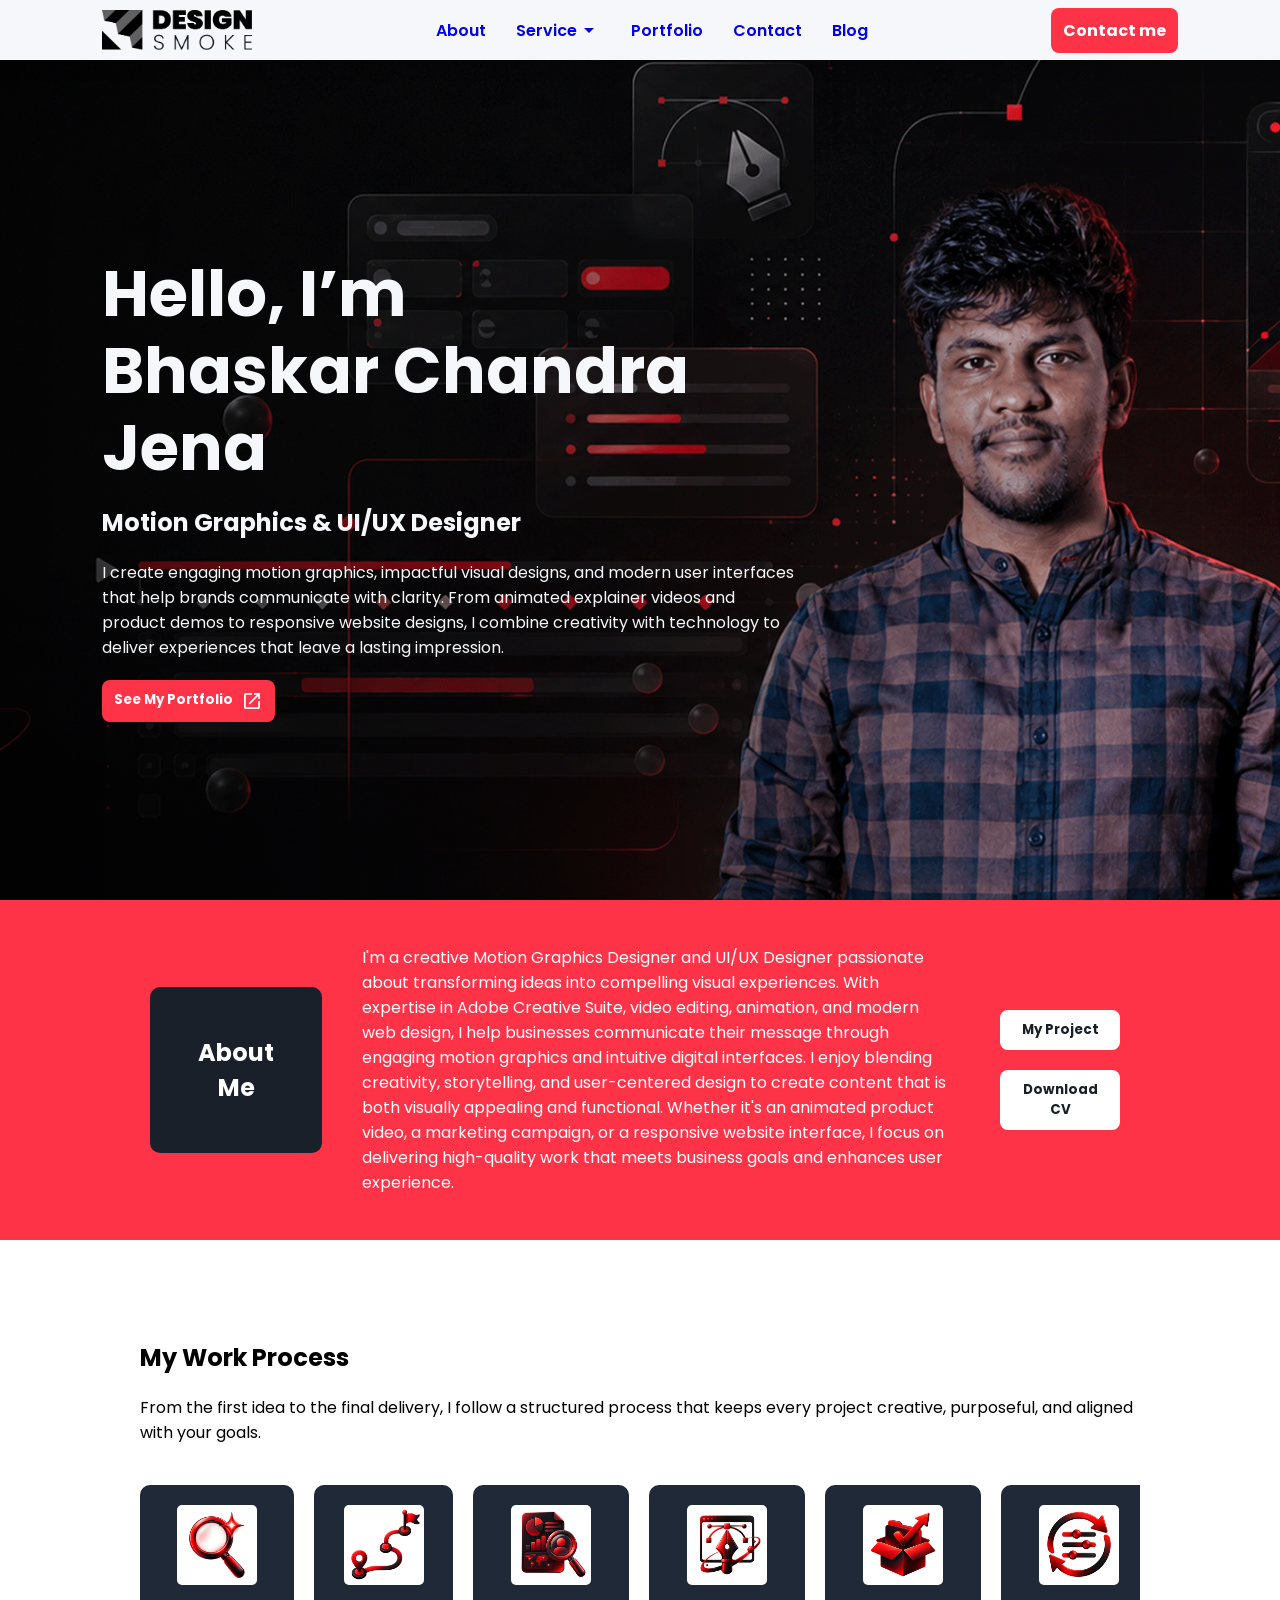
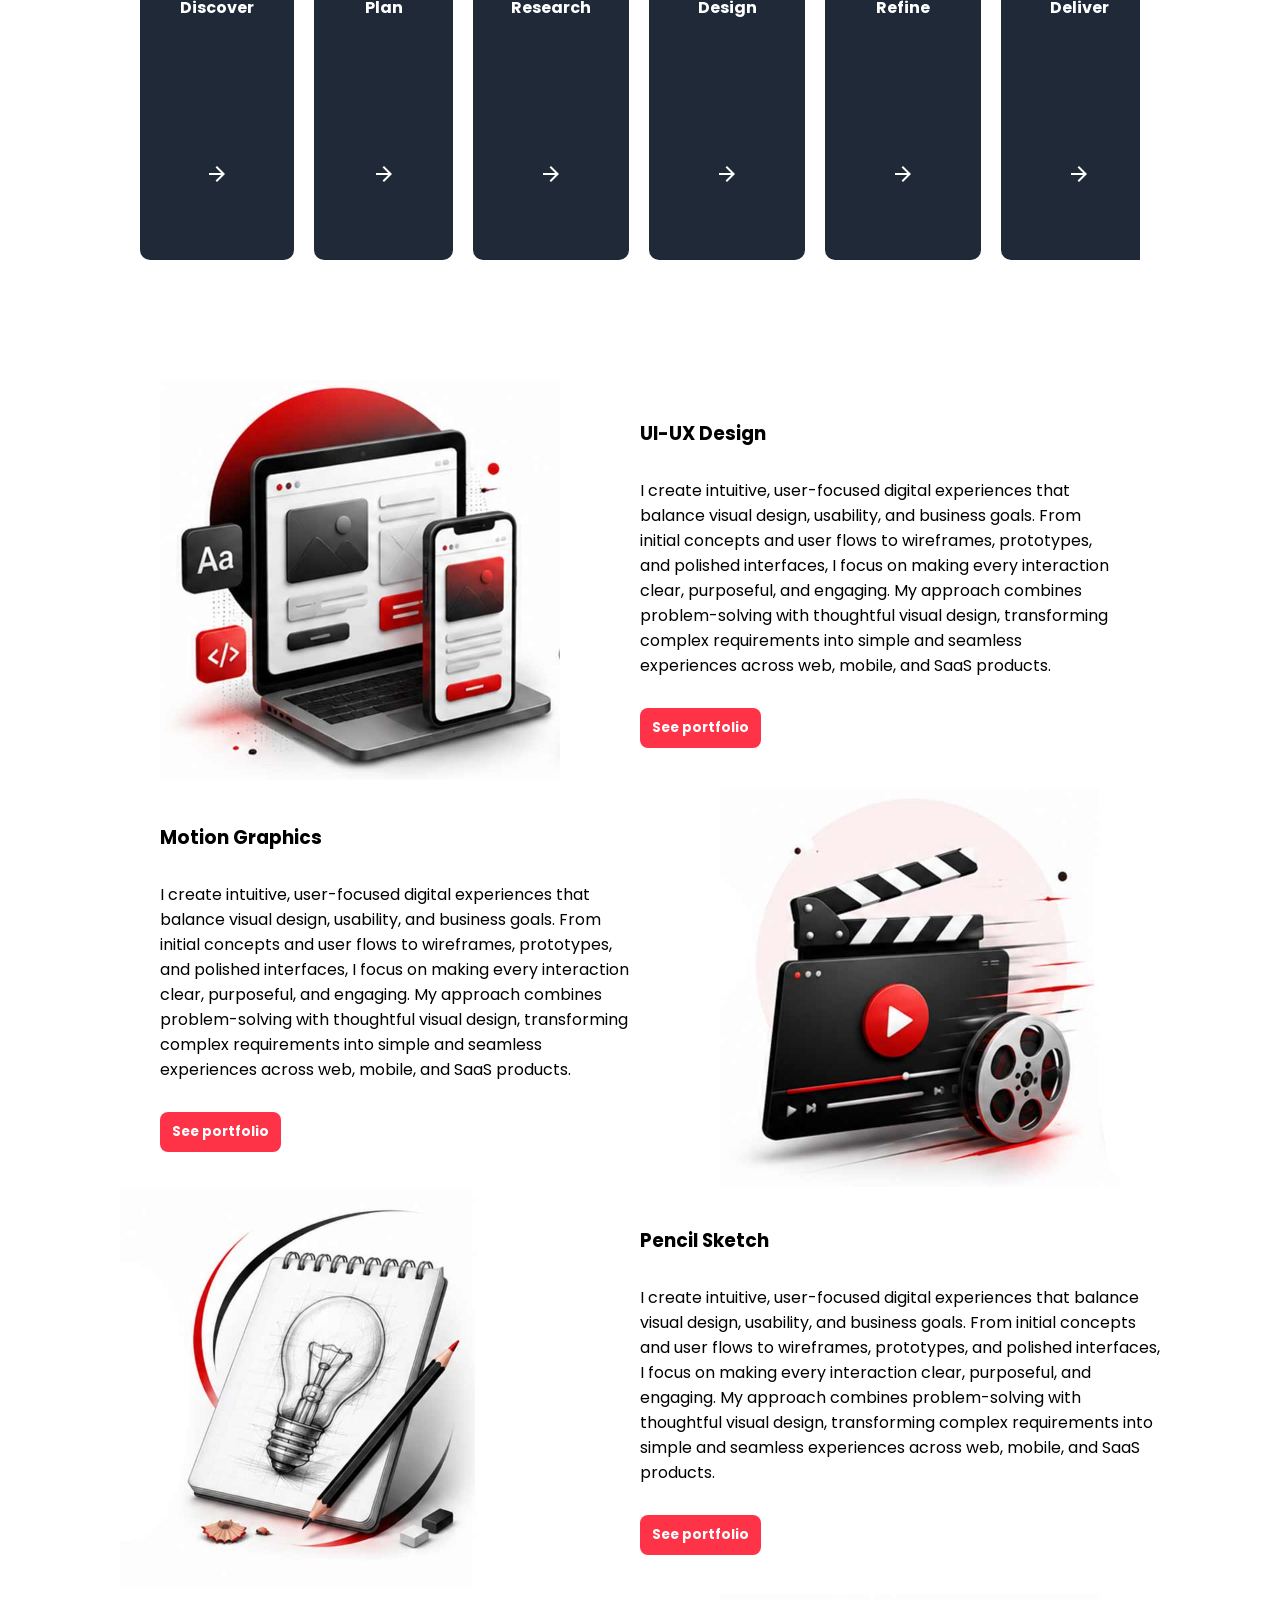
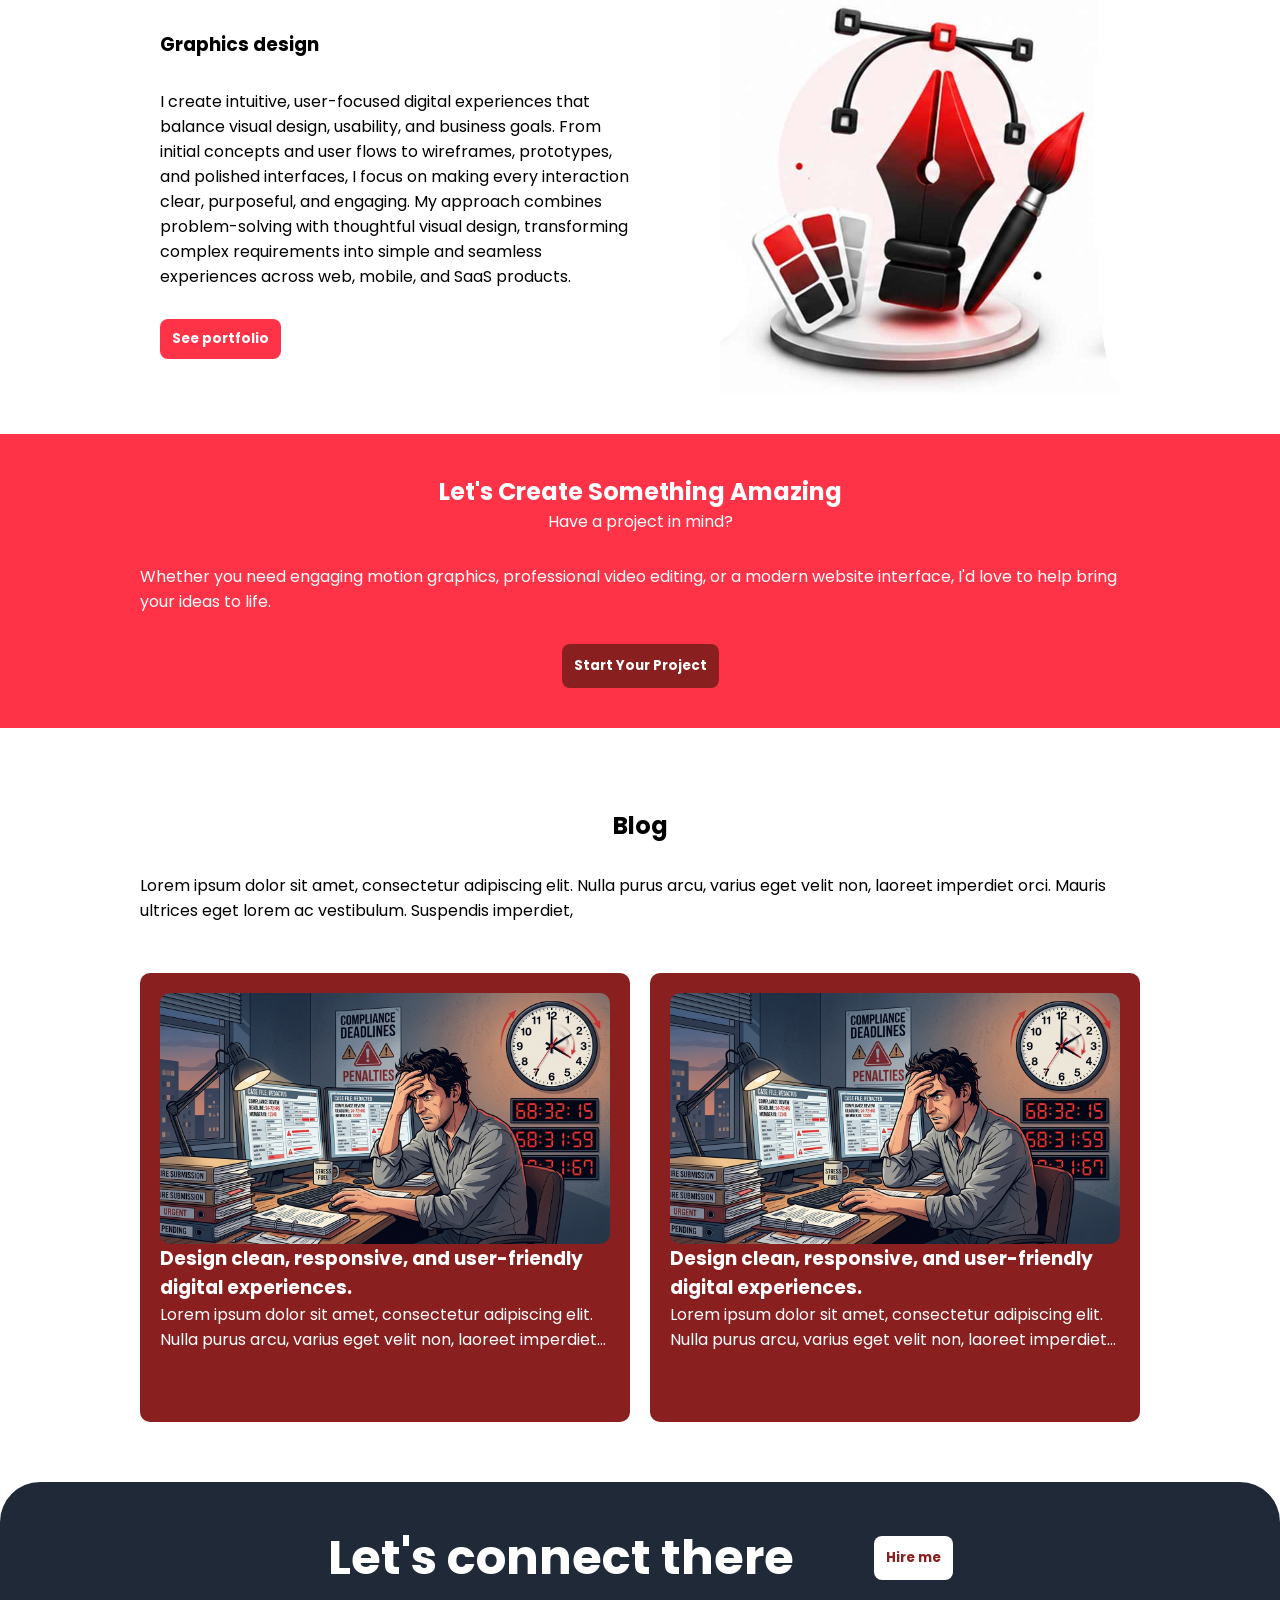
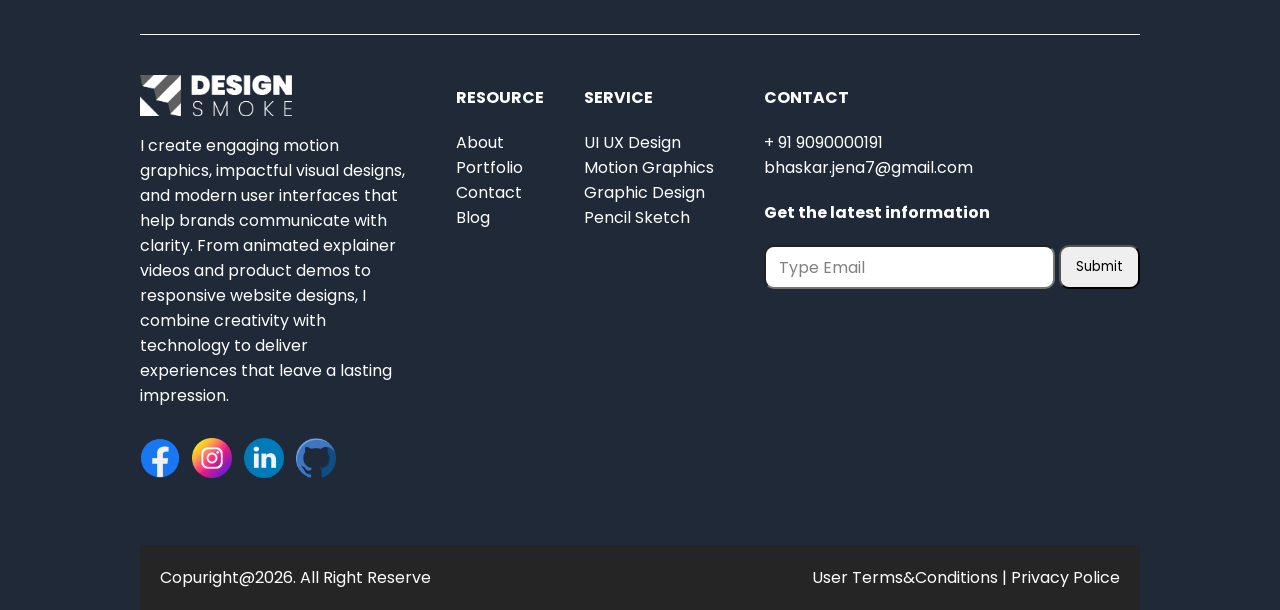
==== commit 28b3bdf4: "Update portfolio website" ====
--- a/index.html
+++ b/index.html
@@ -300,17 +300,19 @@
 -->
 <section class="homepage-workprocess">
     <div class="home-page-workprocess-header">
-        <h2>My Workprocess</h2>
-        <p>Lorem ipsum dolor sit amet, consectetur adipiscing elit. Nulla purus arcu, varius eget velit non, laoreet imperdiet orci. Mauris ultrices eget lorem ac vestibulum. Suspendis imperdiet, </p>
+        <h2>My Work Process</h2>
+        <p>From the first idea to the final delivery, I follow a structured process that keeps every project creative, purposeful, and aligned with your goals. </p>
     </div>
     <div class="work-process-show">
         <div class="work-show">
             <div class="work-show-head">
-                <div class="icon-process"></div>
+                <div class="icon-process">
+                    <img src="assets/image/Diascover.png" alt="discovericon">
+                </div>
                 <h4>Discover</h4>
             </div>
             <div class="work-show-body">
-                <p>Understanding your goals, </p>
+                <p>I begin by understanding your business, audience, project goals, challenges, and expectations. </p>
             </div>
             <div class="work-show-footer-icon">
                  <span class="material-symbols-outlined">arrow_forward</span>
@@ -319,8 +321,24 @@
         
           <div class="work-show">
             <div class="work-show-head">
-                <div class="icon-process"></div>
+                <div class="icon-process">
+                    <img src="assets/image/Plan.png" alt="planicon">
+                </div>
                 <h4>Plan</h4>
+            </div>
+            <div class="work-show-body">
+                <p>I define the project scope, creative direction, timeline, and key deliverables.</p>
+            </div>
+            <div class="work-show-footer-icon">
+                 <span class="material-symbols-outlined">arrow_forward</span>
+            </div>
+        </div>
+          <div class="work-show">
+            <div class="work-show-head">
+                <div class="icon-process">
+                    <img src="assets/image/Research.png" alt="researchicon">
+                </div>
+                <h4>Research</h4>
             </div>
             <div class="work-show-body">
                 <p>Understanding your goals, audience, and project requirements.</p>
@@ -329,9 +347,11 @@
                  <span class="material-symbols-outlined">arrow_forward</span>
             </div>
         </div>
-          <div class="work-show">
+        <div class="work-show">
             <div class="work-show-head">
-                <div class="icon-process"></div>
+                <div class="icon-process">
+                    <img src="assets/image/Design.png" alt="designicon">
+                </div>
                 <h4>Design</h4>
             </div>
             <div class="work-show-body">
@@ -341,10 +361,12 @@
                  <span class="material-symbols-outlined">arrow_forward</span>
             </div>
         </div>
-        <div class="work-show">
+         <div class="work-show">
             <div class="work-show-head">
-                <div class="icon-process"></div>
-                <h4>Animate</h4>
+                <div class="icon-process">
+                    <img src="assets/image/Refine.png" alt="refineicon">
+                </div>
+                <h4>Refine</h4>
             </div>
             <div class="work-show-body">
                 <p>Understanding your goals, audience, and project requirements.</p>
@@ -355,20 +377,10 @@
         </div>
          <div class="work-show">
             <div class="work-show-head">
-                <div class="icon-process"></div>
+                <div class="icon-process">
+                    <img src="assets/image/Deliver.png" alt="delivericon">
+                </div>
                 <h4>Deliver</h4>
-            </div>
-            <div class="work-show-body">
-                <p>Understanding your goals, audience, and project requirements.</p>
-            </div>
-            <div class="work-show-footer-icon">
-                 <span class="material-symbols-outlined">arrow_forward</span>
-            </div>
-        </div>
-         <div class="work-show">
-            <div class="work-show-head">
-                <div class="icon-process"></div>
-                <h4>Discover</h4>
             </div>
             <div class="work-show-body">
                 <p>Understanding your goals, audience, and project requirements.</p>
--- a/assets/css/style.css
+++ b/assets/css/style.css
@@ -318,6 +318,8 @@
     flex-direction: column;
     gap: 30px;
     margin: 40px 0px;
+    background-color: var(--primary);
+    color: var(--font-color);
 }
 .skill{
     display: flex;
@@ -443,6 +445,7 @@
 .clm1 img{
     width: 152px;
     height: fit-content;
+    padding: 10px 0px
     
 }
 .clm1{
@@ -1181,7 +1184,7 @@
 }
 
 .original-blog-box h3{
-     display: -webkit-box;
+  display: -webkit-box;
   -webkit-line-clamp: 2;
   -webkit-box-orient: vertical;  
   overflow: hidden;
@@ -1333,16 +1336,19 @@
     display: flex;
     gap: 20px;
     align-items: stretch;
+    overflow:hidden
+    
     
     
 }
 .homepage-workprocess{
     
-    padding: 40px 140px;
+    padding: 80px 140px;
     display: flex;
     flex-direction: column;
     align-items: stretch;
     gap: 40px;
+    margin-bottom: 40px;
 }
 .work-show{
     display: flex;
@@ -1376,7 +1382,7 @@
 }
 
 .work-show:hover{
-    flex: 1.2 1 0;
+    flex: 1.3 1 0;
     background-color: var(--primary-color);
     color: var(--font-color);
 }
@@ -1397,6 +1403,10 @@
     background-color: white;
     border-radius: 5px;
 }
+.icon-process img{
+    width:80px;
+    height: auto;
+}
 .work-show-head{
     display: flex;
     flex-direction: column;
--- a/assets/css/responsive.css
+++ b/assets/css/responsive.css
@@ -102,7 +102,7 @@
    }
 
    .create-something{
-    padding: 20px 40px;
+    padding: 10px 20px;
    }
 
    p{
@@ -280,4 +280,36 @@
     .work-show-footer-icon{
     visibility: hidden;
     }
+}
+
+
+@media (max-width: 768px) {
+    .UI-UX_Design{
+        display: flex;
+        flex-direction: column;
+        align-items: center;
+        gap: 20px;
+        padding: 10px 20px;
+    }
+    .Motion-graphics{
+        display: flex;
+        flex-direction: column;
+        align-items: center;
+        gap: 20px;
+        padding: 10px 20px;
+    }
+    .pencil_Design{
+        display: flex;
+        flex-direction: column;
+        align-items: center;
+        gap: 20px;
+        padding: 10px 20px;
+    }
+    .graphics-design{
+        display: flex;
+        flex-direction: column;
+        align-items: center;
+        gap: 20px;
+        padding: 10px 20px;
+    }
 }
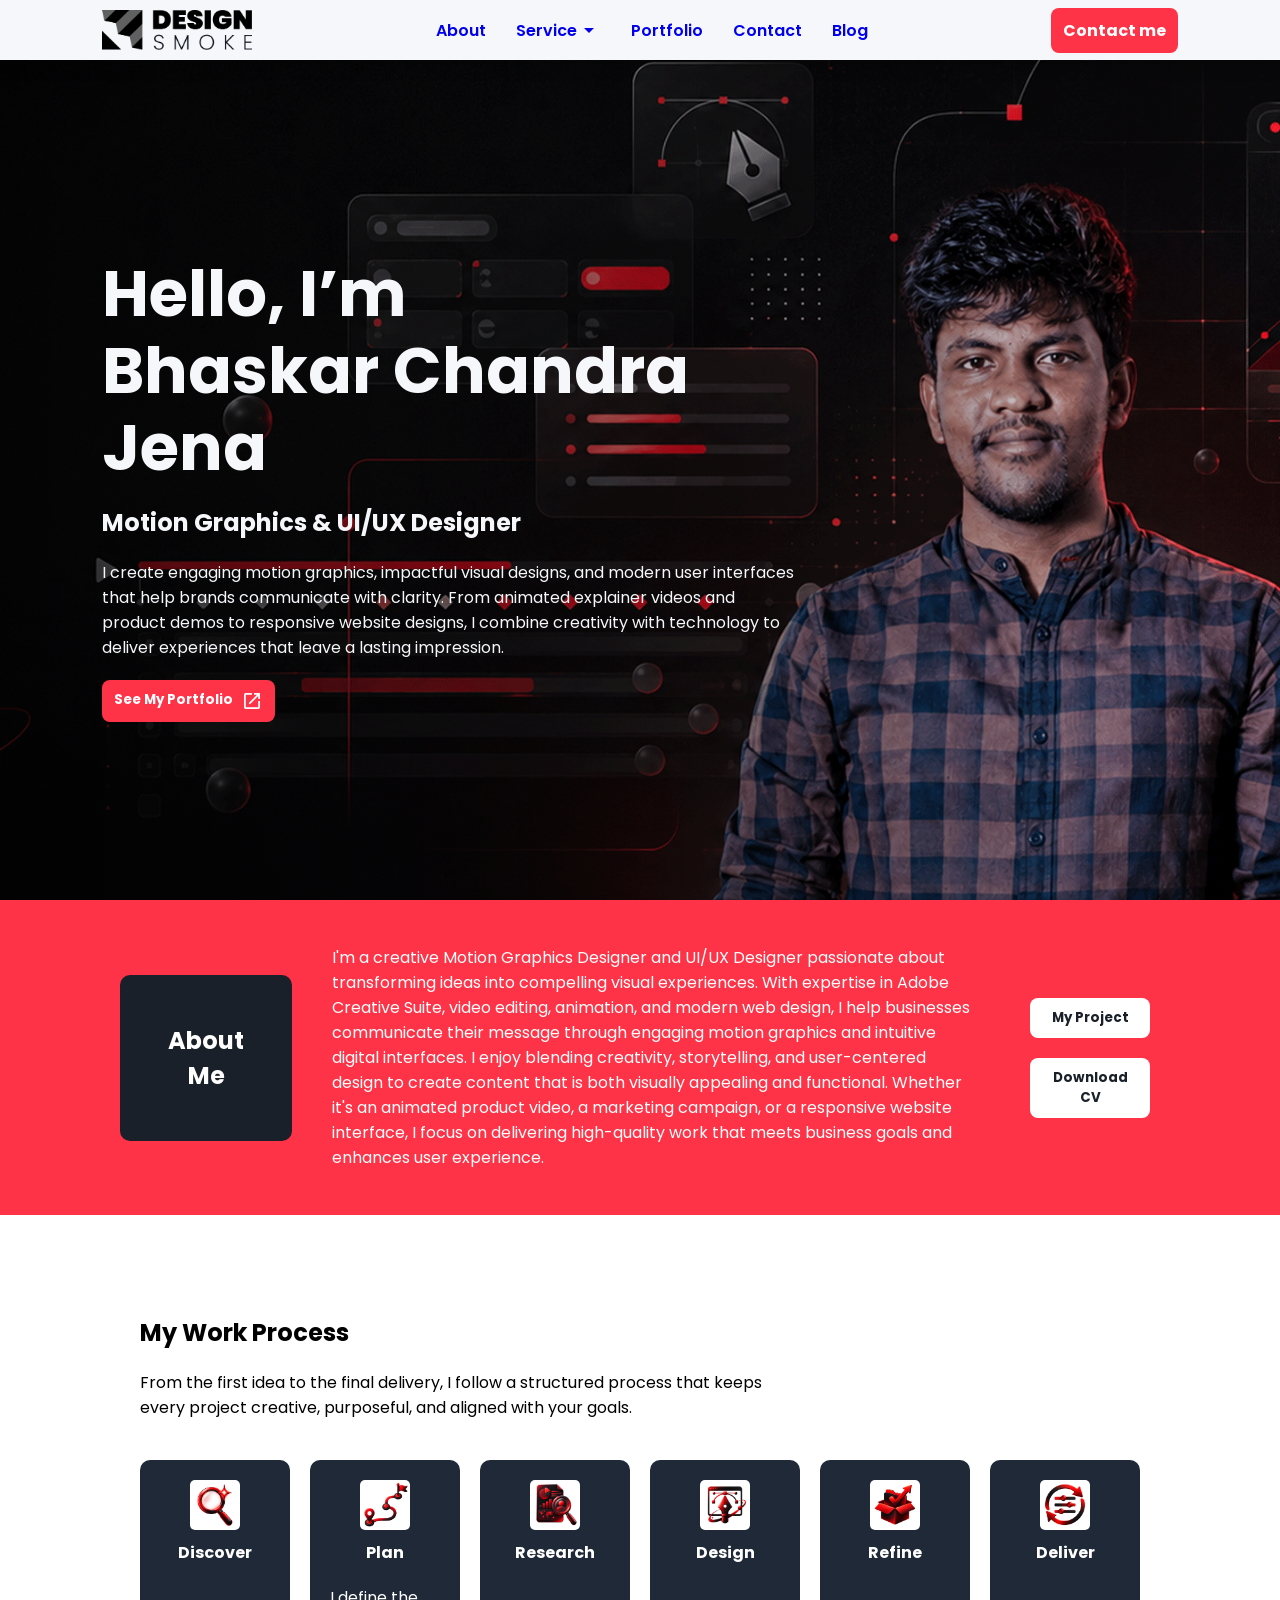
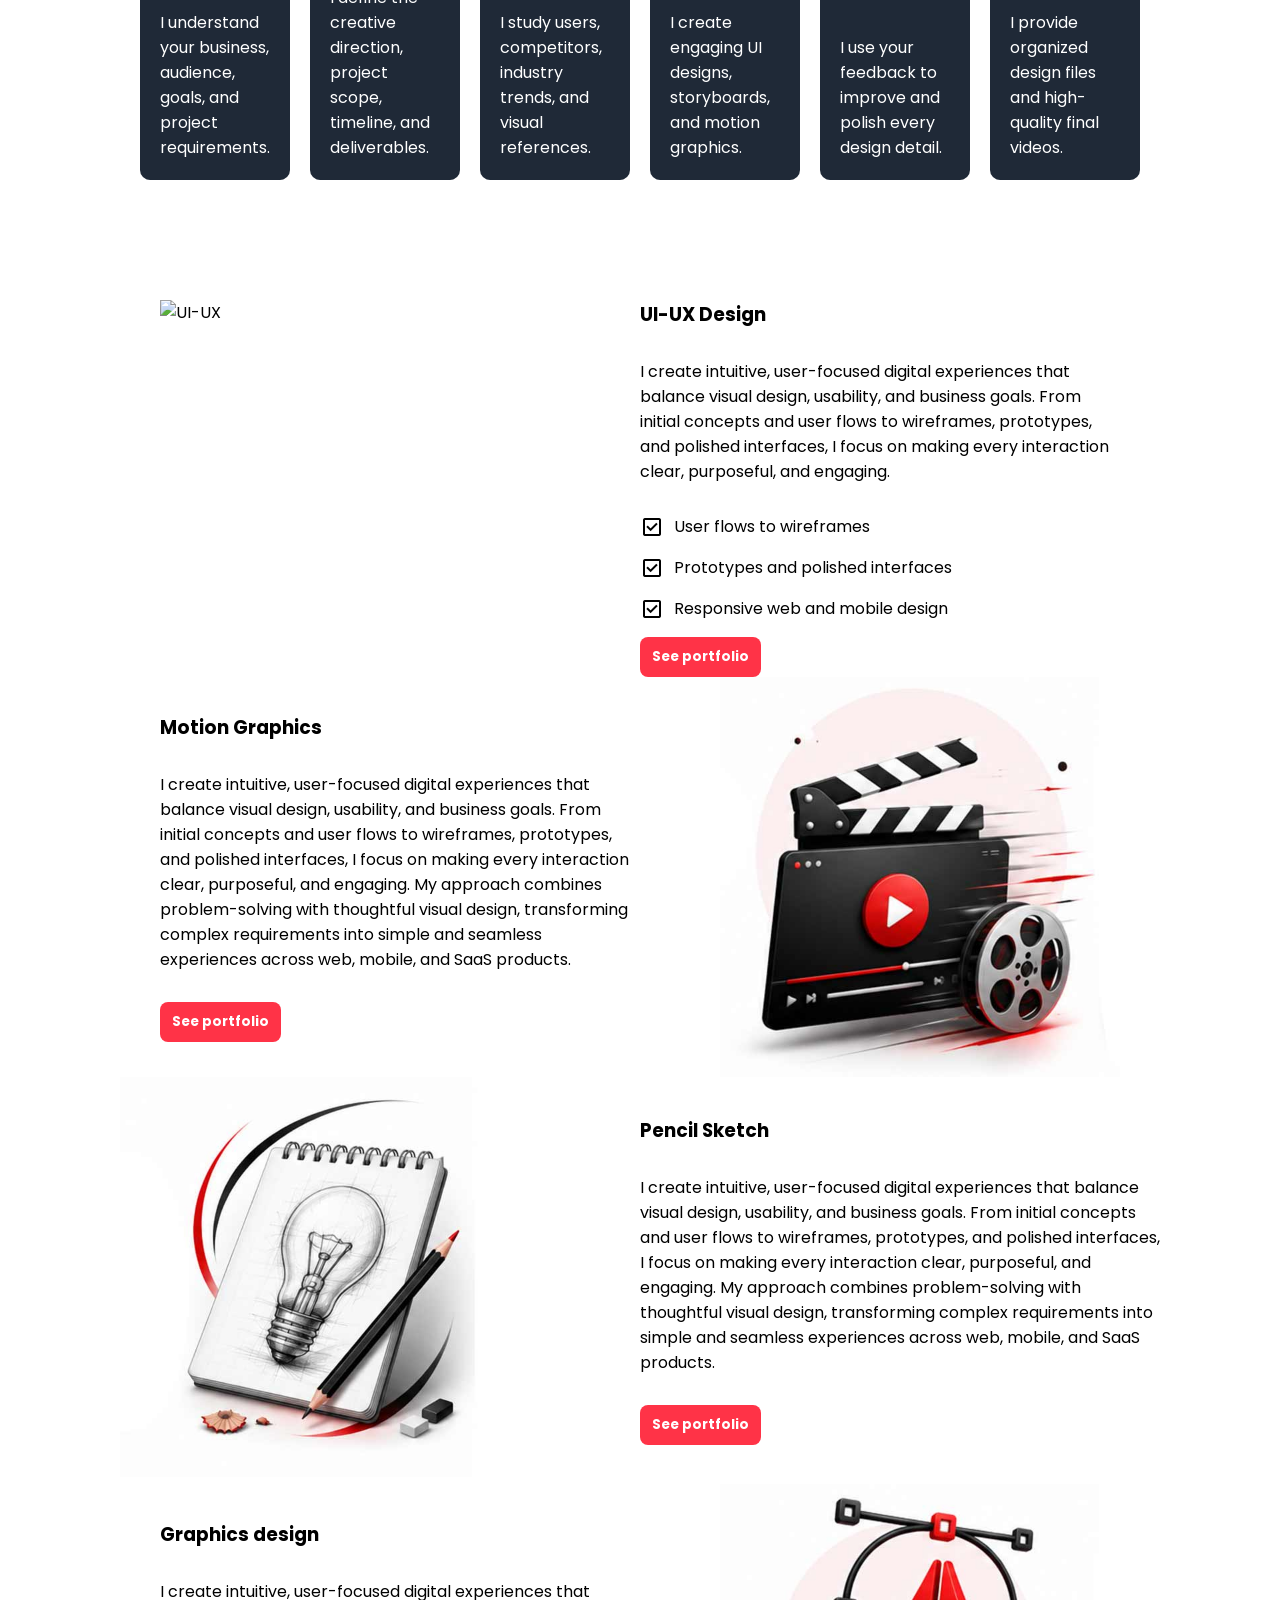
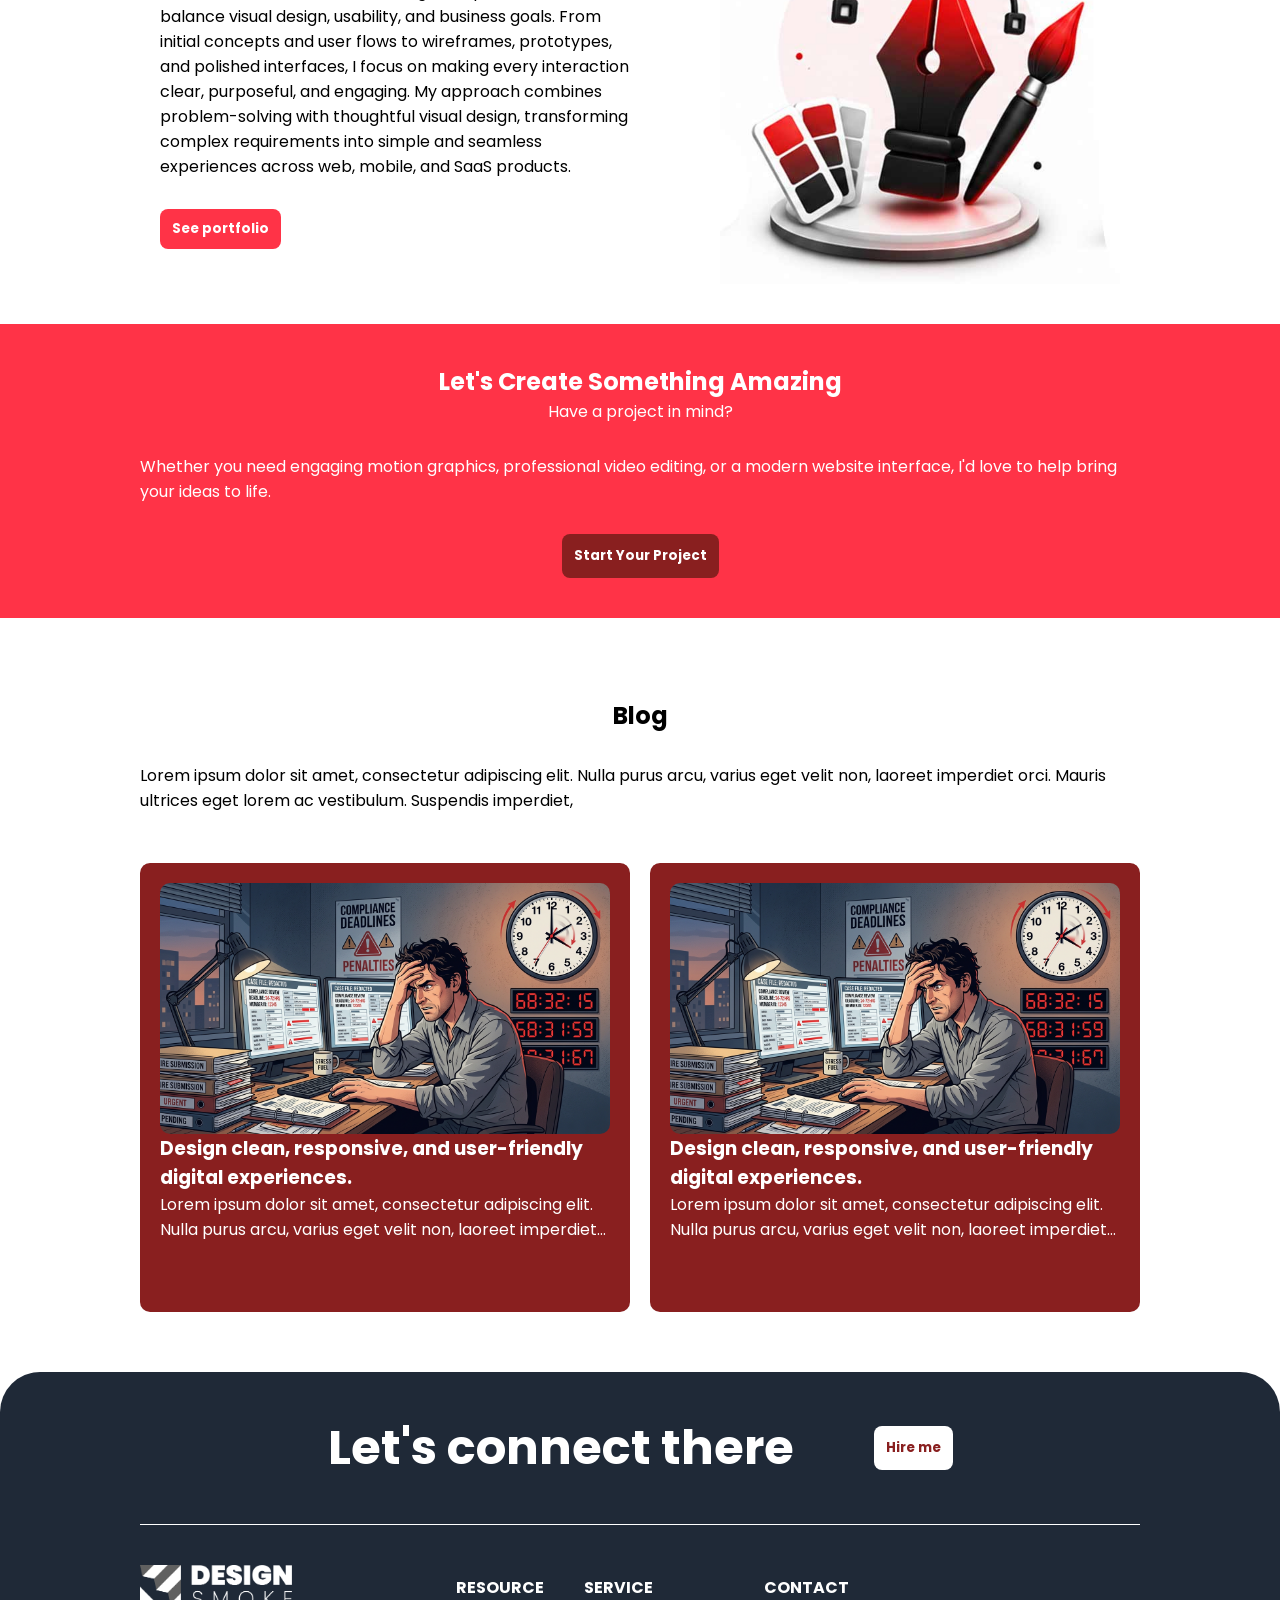
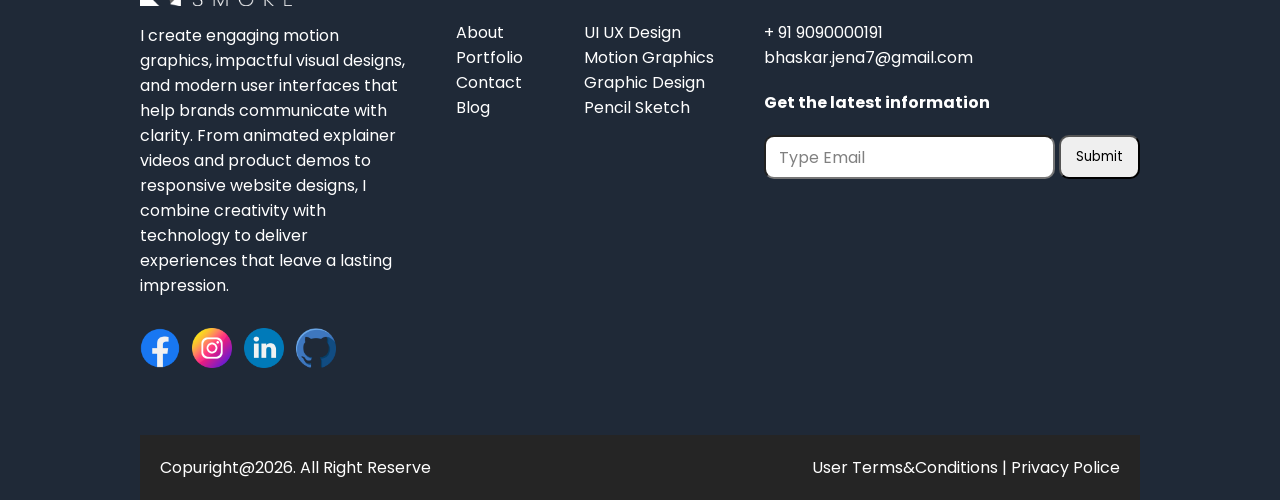
==== commit 35dbe7ae: "Update portfolio website" ====
--- a/index.html
+++ b/index.html
@@ -312,7 +312,7 @@
                 <h4>Discover</h4>
             </div>
             <div class="work-show-body">
-                <p>I begin by understanding your business, audience, project goals, challenges, and expectations. </p>
+                <p>I understand your business, audience, goals, and project requirements.</p>
             </div>
             <div class="work-show-footer-icon">
                  <span class="material-symbols-outlined">arrow_forward</span>
@@ -327,7 +327,7 @@
                 <h4>Plan</h4>
             </div>
             <div class="work-show-body">
-                <p>I define the project scope, creative direction, timeline, and key deliverables.</p>
+                <p>I define the creative direction, project scope, timeline, and deliverables.</p>
             </div>
             <div class="work-show-footer-icon">
                  <span class="material-symbols-outlined">arrow_forward</span>
@@ -341,7 +341,7 @@
                 <h4>Research</h4>
             </div>
             <div class="work-show-body">
-                <p>Understanding your goals, audience, and project requirements.</p>
+                <p>I study users, competitors, industry trends, and visual references.</p>
             </div>
             <div class="work-show-footer-icon">
                  <span class="material-symbols-outlined">arrow_forward</span>
@@ -355,7 +355,7 @@
                 <h4>Design</h4>
             </div>
             <div class="work-show-body">
-                <p>Understanding your goals, audience, and project requirements.</p>
+                <p>I create engaging UI designs, storyboards, and motion graphics.</p>
             </div>
             <div class="work-show-footer-icon">
                  <span class="material-symbols-outlined">arrow_forward</span>
@@ -369,7 +369,7 @@
                 <h4>Refine</h4>
             </div>
             <div class="work-show-body">
-                <p>Understanding your goals, audience, and project requirements.</p>
+                <p>I use your feedback to improve and polish every design detail.</p>
             </div>
             <div class="work-show-footer-icon">
                  <span class="material-symbols-outlined">arrow_forward</span>
@@ -383,7 +383,7 @@
                 <h4>Deliver</h4>
             </div>
             <div class="work-show-body">
-                <p>Understanding your goals, audience, and project requirements.</p>
+                <p>I provide organized design files and high-quality final videos.</p>
             </div>
             <div class="work-show-footer-icon">
                  <span class="material-symbols-outlined">arrow_forward</span>
@@ -397,11 +397,16 @@
 
 <section class="UI-UX_Design">
     <div class="UI-Image-section">
-        <img src="assets/image/UI-UX.jpg" alt="UI-UX">
+        <img src="assets/image/ui-ux.jpg" alt="UI-UX">
     </div>
     <div class="UI-Text-section">
         <h3>UI-UX Design</h3>
-        <p>I create intuitive, user-focused digital experiences that balance visual design, usability, and business goals. From initial concepts and user flows to wireframes, prototypes, and polished interfaces, I focus on making every interaction clear, purposeful, and engaging. My approach combines problem-solving with thoughtful visual design, transforming complex requirements into simple and seamless experiences across web, mobile, and SaaS products.</p>
+        <p>I create intuitive, user-focused digital experiences that balance visual design, usability, and business goals. From initial concepts and user flows to wireframes, prototypes, and polished interfaces, I focus on making every interaction clear, purposeful, and engaging.</p>
+        <ul class="UI-UX-list">
+            <li><span class="material-symbols-outlined">check_box</span>User flows to wireframes</li>
+            <li><span class="material-symbols-outlined">check_box</span>Prototypes and polished interfaces</li>
+            <li><span class="material-symbols-outlined">check_box</span>Responsive web and mobile design</li>
+        </ul>
         <button>See portfolio</button>
     </div>
 </section>
--- a/assets/css/style.css
+++ b/assets/css/style.css
@@ -203,7 +203,7 @@
 
 /*about start*/
 .about{
-    padding: 45px 150px;
+    padding: 45px 120px;
     background-color: var(--primary);
     color: var(--font-color);
     display: flex ;
@@ -1266,11 +1266,22 @@
 .UI-UX_Design{
     display: flex;
     padding: 0px 160px;
-    align-items: center;
+    align-items: stretch;
+    justify-content: space-between;
 }
 .UI-Text-section, .UI-Image-section{
     flex: 1;
 }
+.UI-UX-list{
+    list-style: none;
+    
+}
+.UI-UX-list li {
+    display: flex;
+    align-items: center;
+    gap: 10px;
+    margin-bottom: 16px;
+}
 .UI-UX_Design img{
     width: 100%;
     max-width: 400px;
@@ -1336,7 +1347,8 @@
     display: flex;
     gap: 20px;
     align-items: stretch;
-    overflow:hidden
+    justify-content: space-between;
+    
     
     
     
@@ -1349,6 +1361,9 @@
     align-items: stretch;
     gap: 40px;
     margin-bottom: 40px;
+}
+.home-page-workprocess-header{
+    max-width: 650px;
 }
 .work-show{
     display: flex;
@@ -1376,35 +1391,23 @@
     bottom: 50px;
     right: 50%;
     transform: translateX(50%);
+    display: none;
 }
 .homepage-workprocess h2{
     padding: 20px 0px;
 }
 
-.work-show:hover{
-    flex: 1.3 1 0;
-    background-color: var(--primary-color);
-    color: var(--font-color);
-}
-.work-show-body{
-    visibility: hidden;
-
-}
-
-.work-show:hover .work-show-body{
-    visibility: visible;
-}
-.work-show:hover .work-show-footer-icon{
-    visibility: hidden;
-}
+
+
+
 .icon-process{
-    width: 80px;
-    height:80px;
+    width: 50px;
+    height:50px;
     background-color: white;
     border-radius: 5px;
 }
 .icon-process img{
-    width:80px;
+    width:50px;
     height: auto;
 }
 .work-show-head{
--- a/assets/css/responsive.css
+++ b/assets/css/responsive.css
@@ -168,7 +168,9 @@
     flex-direction: column;
 }
 
-
+.pencil-hero{
+  padding: 10px 20px;
+}
 
 
 
@@ -261,11 +263,11 @@
         scroll-snap-align: start;
     }
 
-    /* Disable width expansion on touch devices */
+    /* Disable width expansion on touch devices 
     .work-show:hover {
         flex-basis: 280px;
     }
-
+    */
     /* Show the description because mobile has no reliable hover */
     .pro-footer {
         display: flex;
@@ -286,30 +288,30 @@
 @media (max-width: 768px) {
     .UI-UX_Design{
         display: flex;
+        flex-direction: column-reverse;
+        align-items: center;
+        gap: 20px;
+        padding: 10px 20px;
+    }
+    .Motion-graphics{
+        display: flex;
         flex-direction: column;
         align-items: center;
         gap: 20px;
         padding: 10px 20px;
     }
-    .Motion-graphics{
+    .pencil_Design{
+        display: flex;
+        flex-direction: column-reverse;
+        align-items: center;
+        gap: 20px;
+        padding: 10px 20px;
+    }
+    .graphics-design{
         display: flex;
         flex-direction: column;
         align-items: center;
         gap: 20px;
         padding: 10px 20px;
     }
-    .pencil_Design{
-        display: flex;
-        flex-direction: column;
-        align-items: center;
-        gap: 20px;
-        padding: 10px 20px;
-    }
-    .graphics-design{
-        display: flex;
-        flex-direction: column;
-        align-items: center;
-        gap: 20px;
-        padding: 10px 20px;
-    }
 }
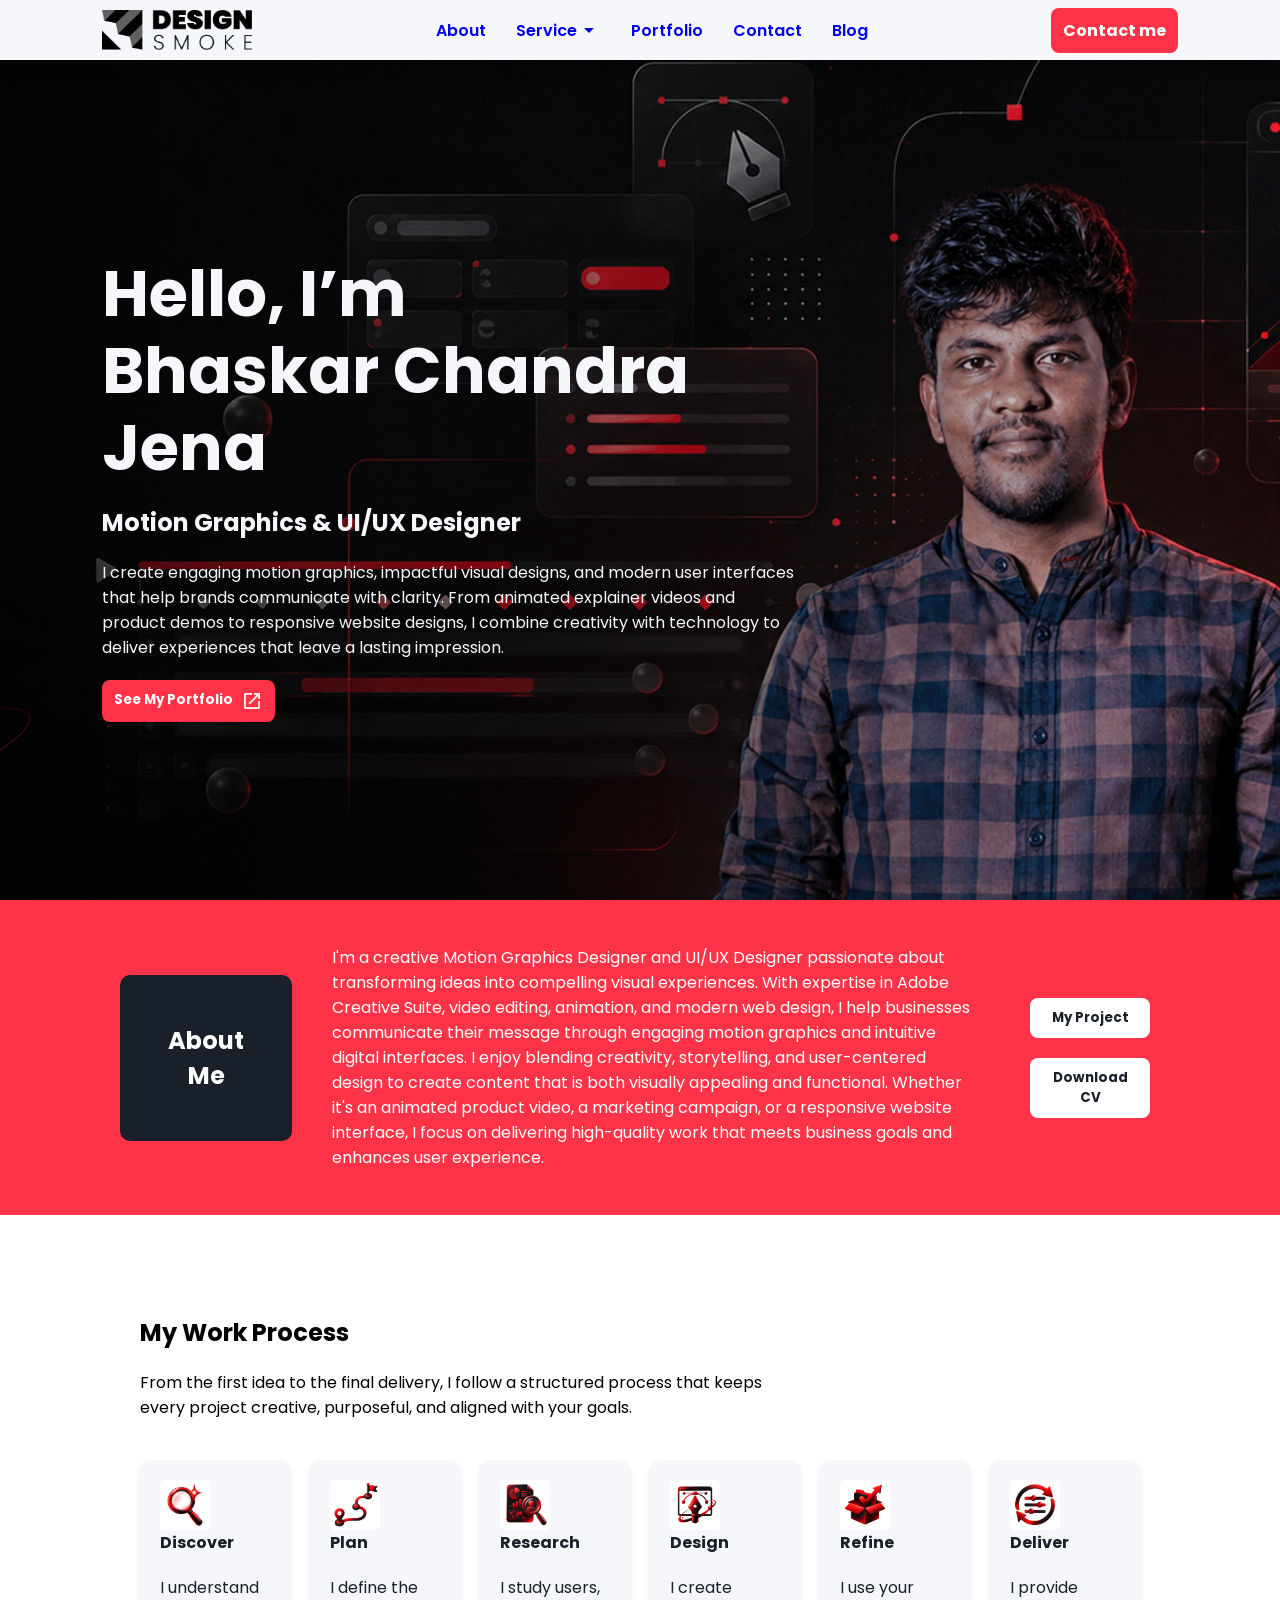
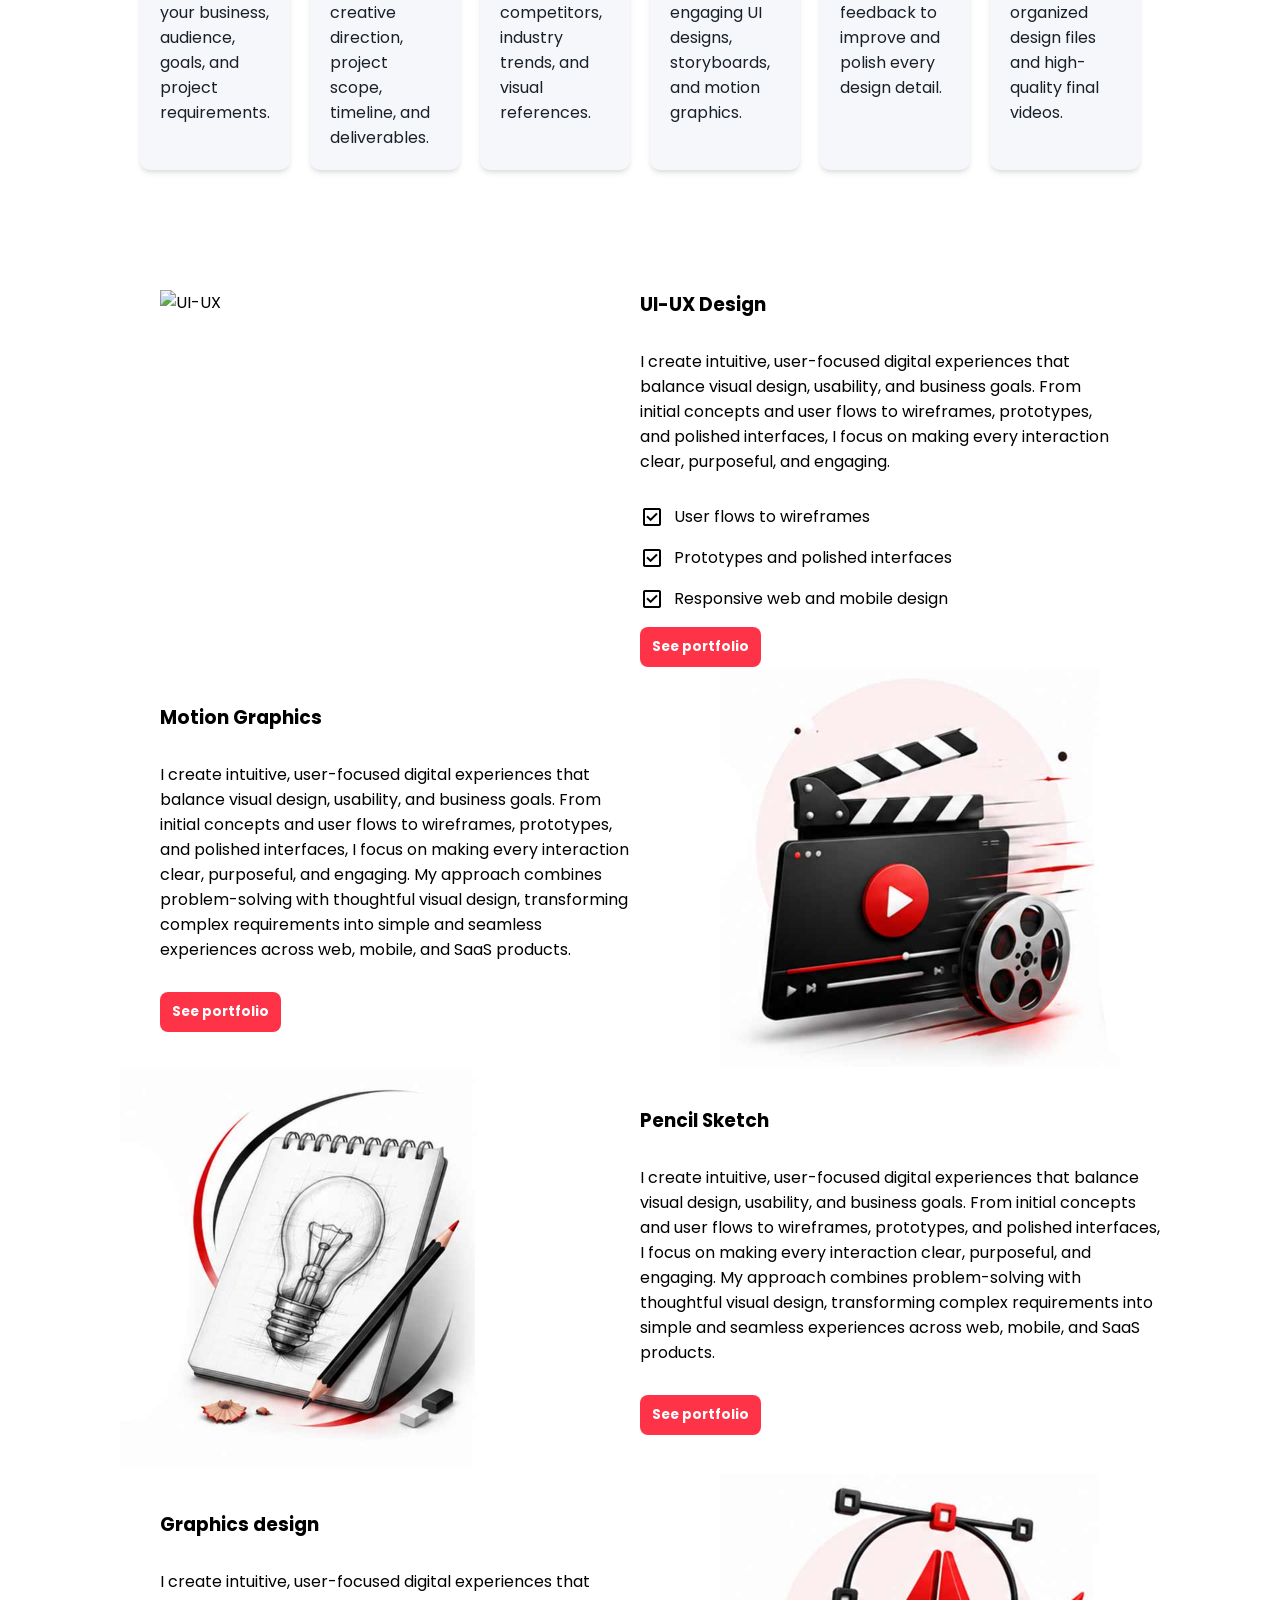
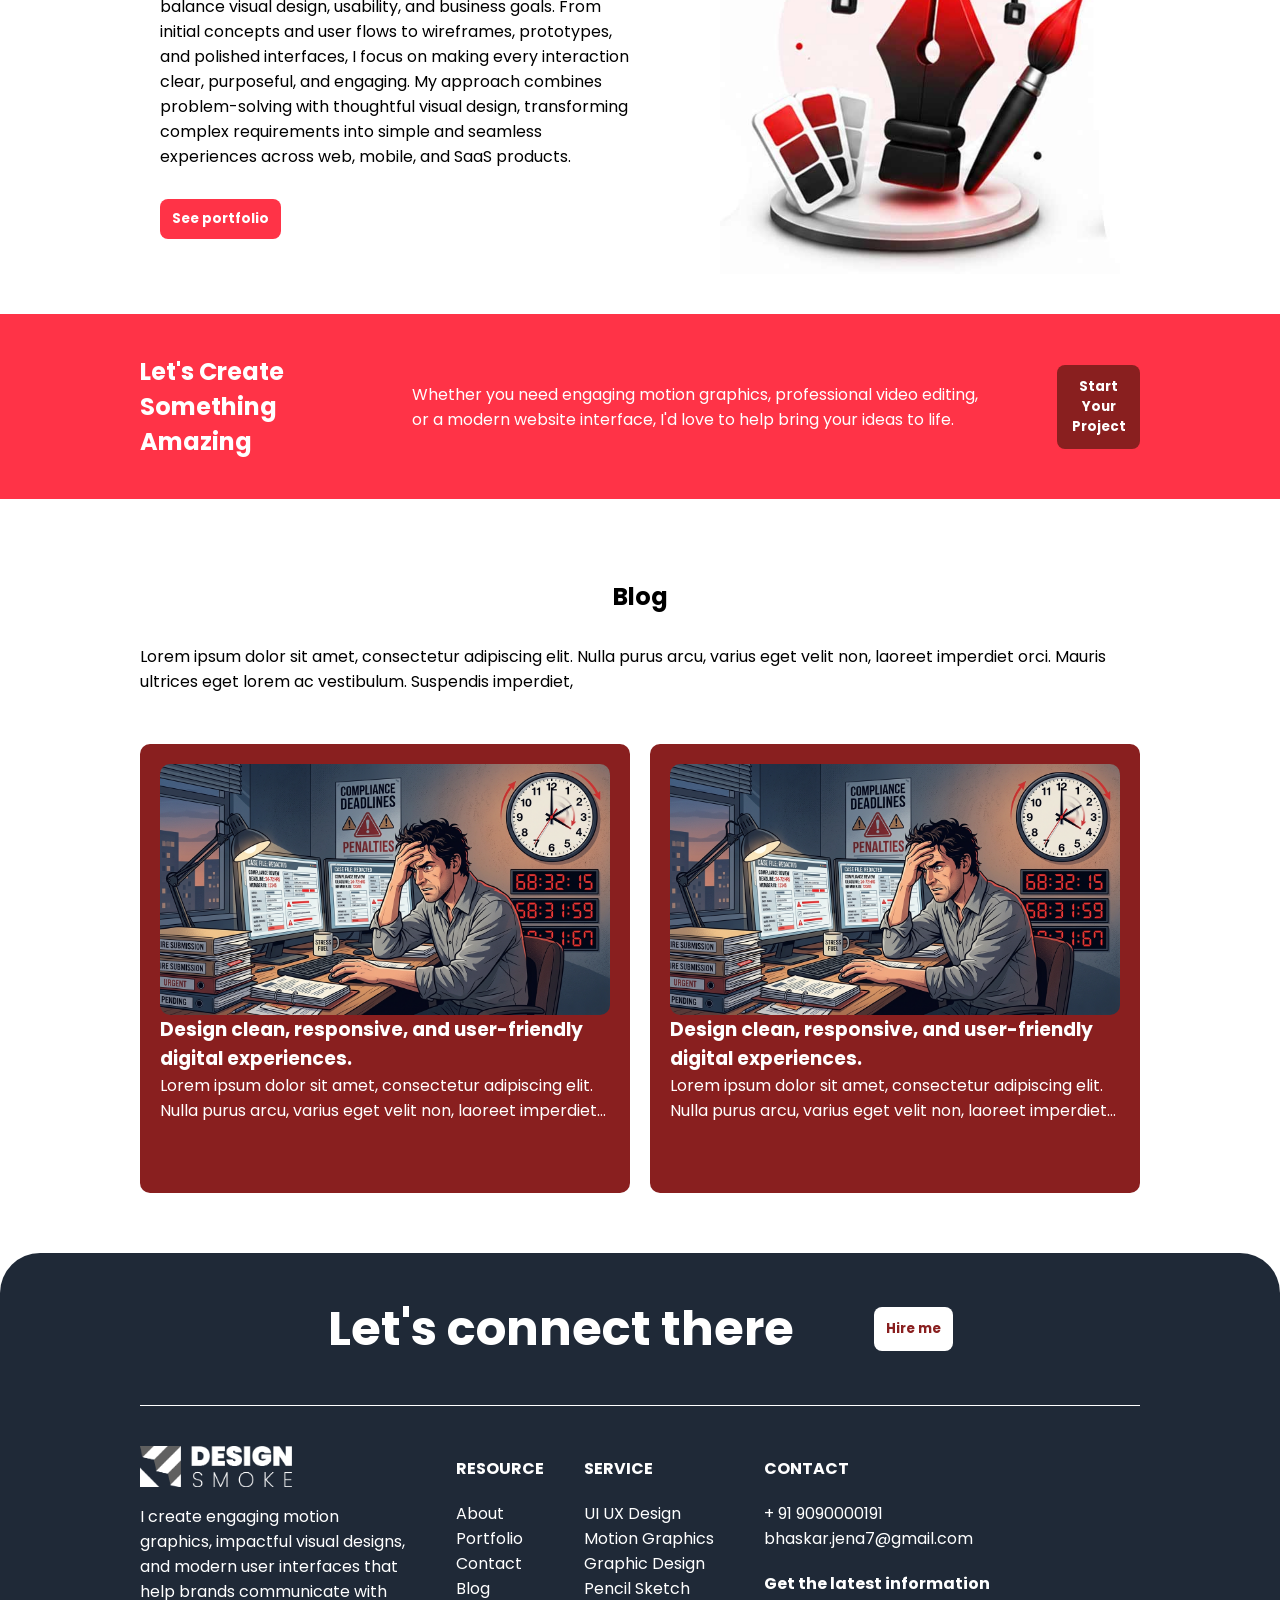
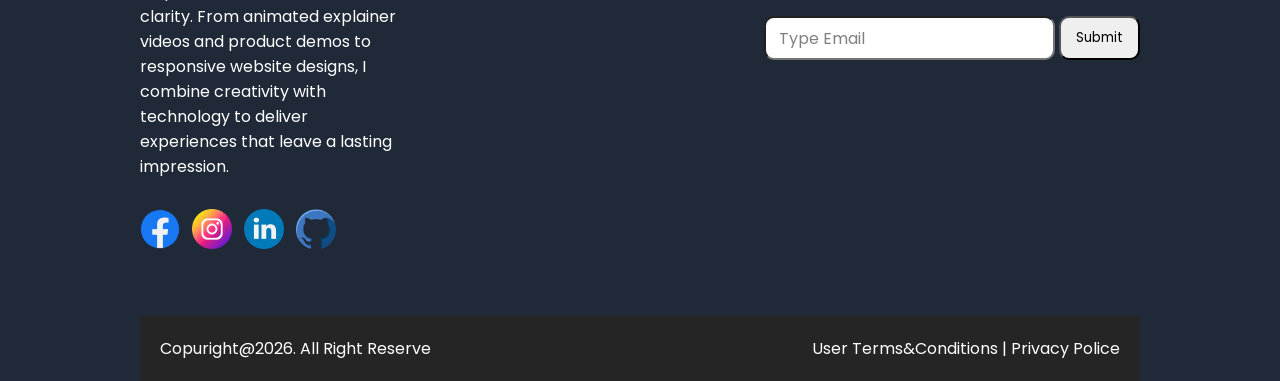
==== commit bb38c90a: "Update portfolio website" ====
--- a/index.html
+++ b/index.html
@@ -452,7 +452,7 @@
     <section class="create-something">
         <div class="skill">
             <h2>Let's Create Something Amazing</h2>
-            <p>Have a project in mind?</p>
+            
         </div>    
         <p>Whether you need engaging motion graphics, professional video editing, 
 or a modern website interface, I'd love to help bring your ideas to life.</p>
--- a/assets/css/style.css
+++ b/assets/css/style.css
@@ -315,11 +315,14 @@
     padding: 40px 140px; 
     display: flex;
     align-items: center;
-    flex-direction: column;
-    gap: 30px;
+    justify-content: space-between;
+    gap: 60px;
     margin: 40px 0px;
     background-color: var(--primary);
     color: var(--font-color);
+}
+.create-text{
+    max-width: 900px;
 }
 .skill{
     display: flex;
@@ -560,24 +563,50 @@
 
 }
 .portfolio-hero{
-    position: relative;
-    width: 100%;
-    height: calc(100vh - 100px);
-    overflow: hidden;
-
+    width: 100%;
+    height: 100vh;
+    background-size: cover;
+    background-position: center;
+    background-repeat: no-repeat;
+
+
+    padding: 20px, 120px;
+
+
+
+    background-image: 
+    
+    linear-gradient(to right, rgba(0, 0, 0, .9) 0%, rgba(0, 0, 0, 0) 100%),
+    url(../image/portfolio-hero.png);
+
+
+    display: flex;
+    align-items: center;
+    
+
+    padding-inline: clamp(20px, 8vw, 130px);
+   
     
 }
 .portfolio-hero-text{
-    position: absolute;
+  
     z-index: 1;
     color: white;
-
-
-    left: 140px;
-    top: 40px;
+    max-width: 600px;
+
+
+    display: flex;
+    flex-direction: column;
+    gap:20px;
+    text-shadow: 2px 2px 4px rgba(0, 0, 0, 0.8);
+    
+
+
+    
 }
 .portfolio-hero-text h1{
-    font-size: 5rem;
+    font-size: clamp(3rem, 4vw + 1rem, 5rem);
+    line-height: 1;
 }
 
 .picture-icon{
@@ -1367,15 +1396,18 @@
 }
 .work-show{
     display: flex;
-    justify-content: space-between;
-    align-items: center;
+    
     gap: 20px;
     flex-direction: column;
     padding: 20px;
-    background-color: var(--secondary-color);
-    color: var(--font-color);
+    background-color: var(--heading);
+    color: var(--card-bg);
     border-radius: 10px;
 
+
+
+    box-shadow: 0 4px 6px -1px rgba(0, 0, 0, 0.1), 
+                0 2px 4px -1px rgba(0, 0, 0, 0.06);
 
 
     flex: 1 1 0;
@@ -1384,6 +1416,13 @@
     
     position: relative;
     
+}
+.work-show:hover{
+    transform: scale(1.05);
+    box-shadow: 0 10px 15px -3px rgba(0, 0, 0, 0.1), 
+                0 4px 6px -2px rgba(0, 0, 0, 0.05);
+    background-color:var(--card-bg);
+    color: var(--heading);
 }
 .work-show-footer-icon{
     font-size: 60px;
@@ -1410,10 +1449,3 @@
     width:50px;
     height: auto;
 }
-.work-show-head{
-    display: flex;
-    flex-direction: column;
-    justify-content: center;
-    align-items: center;
-    gap : 10px;
-}
